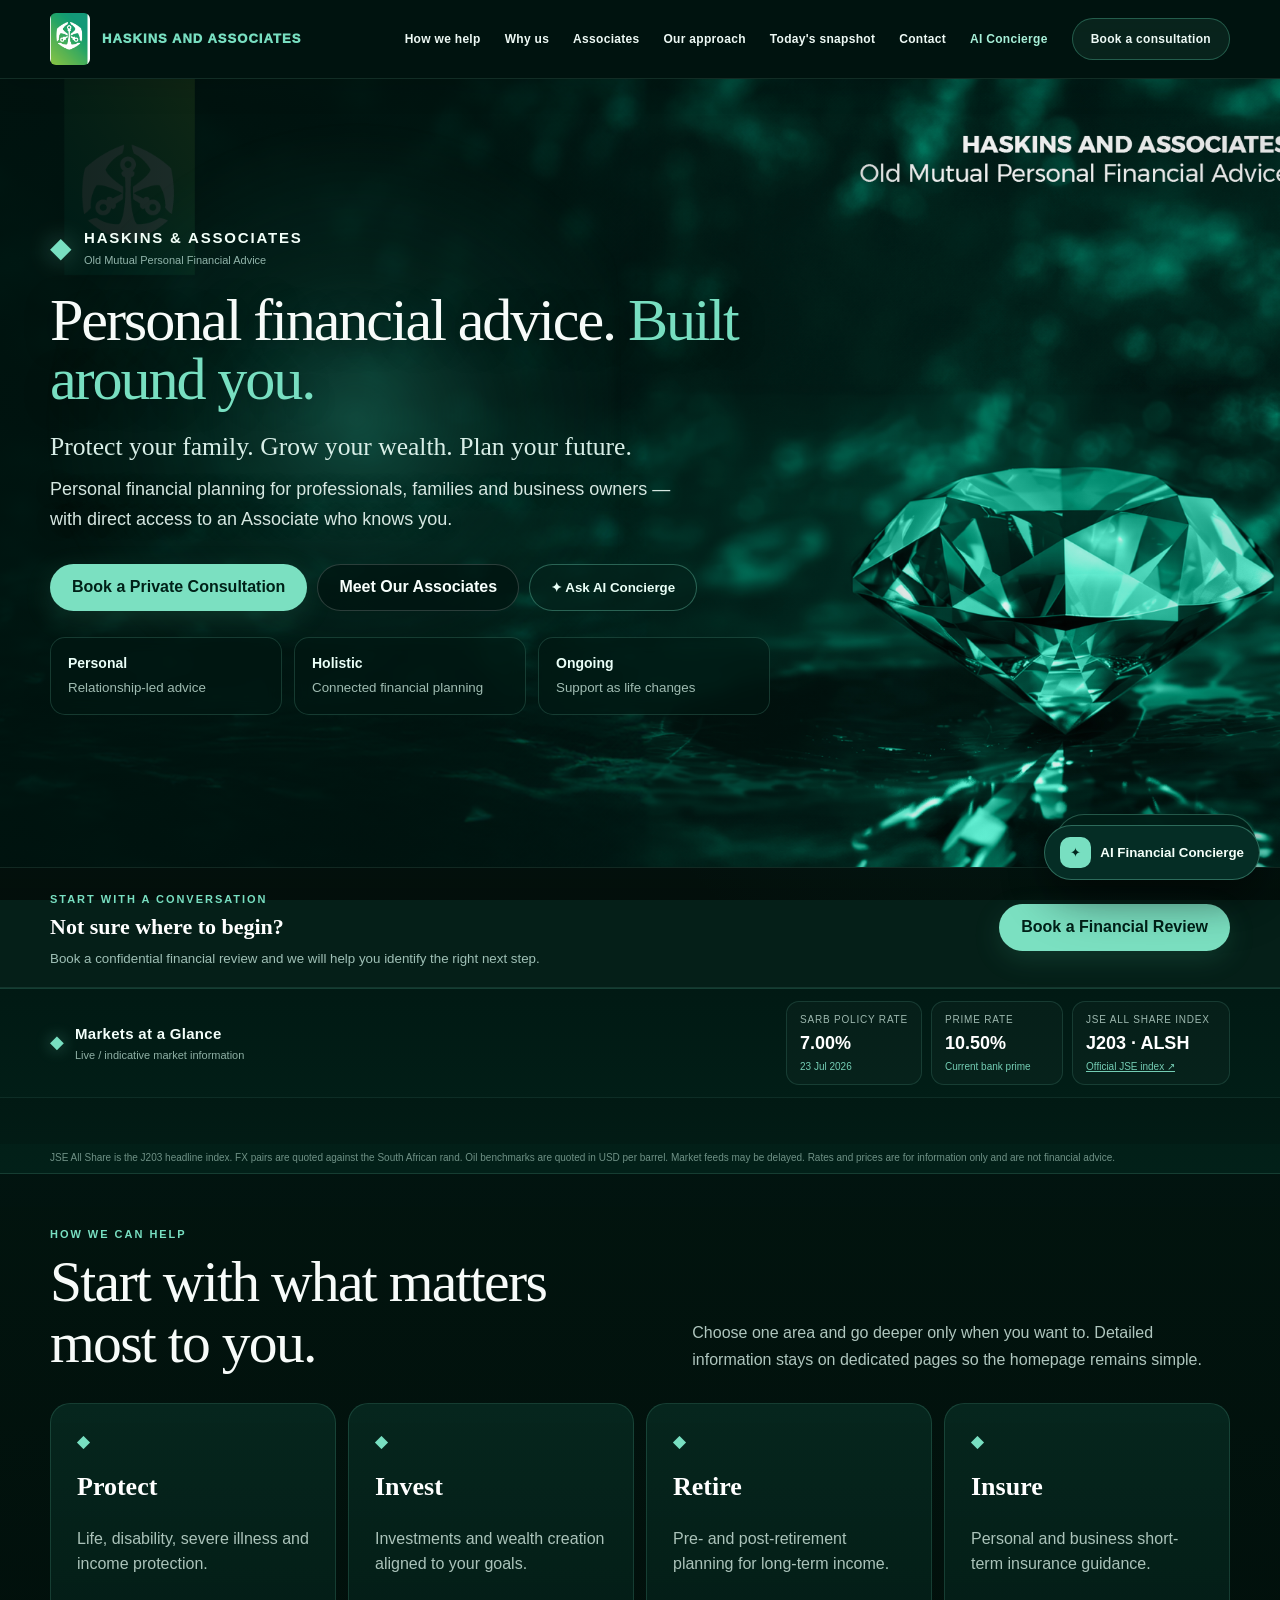
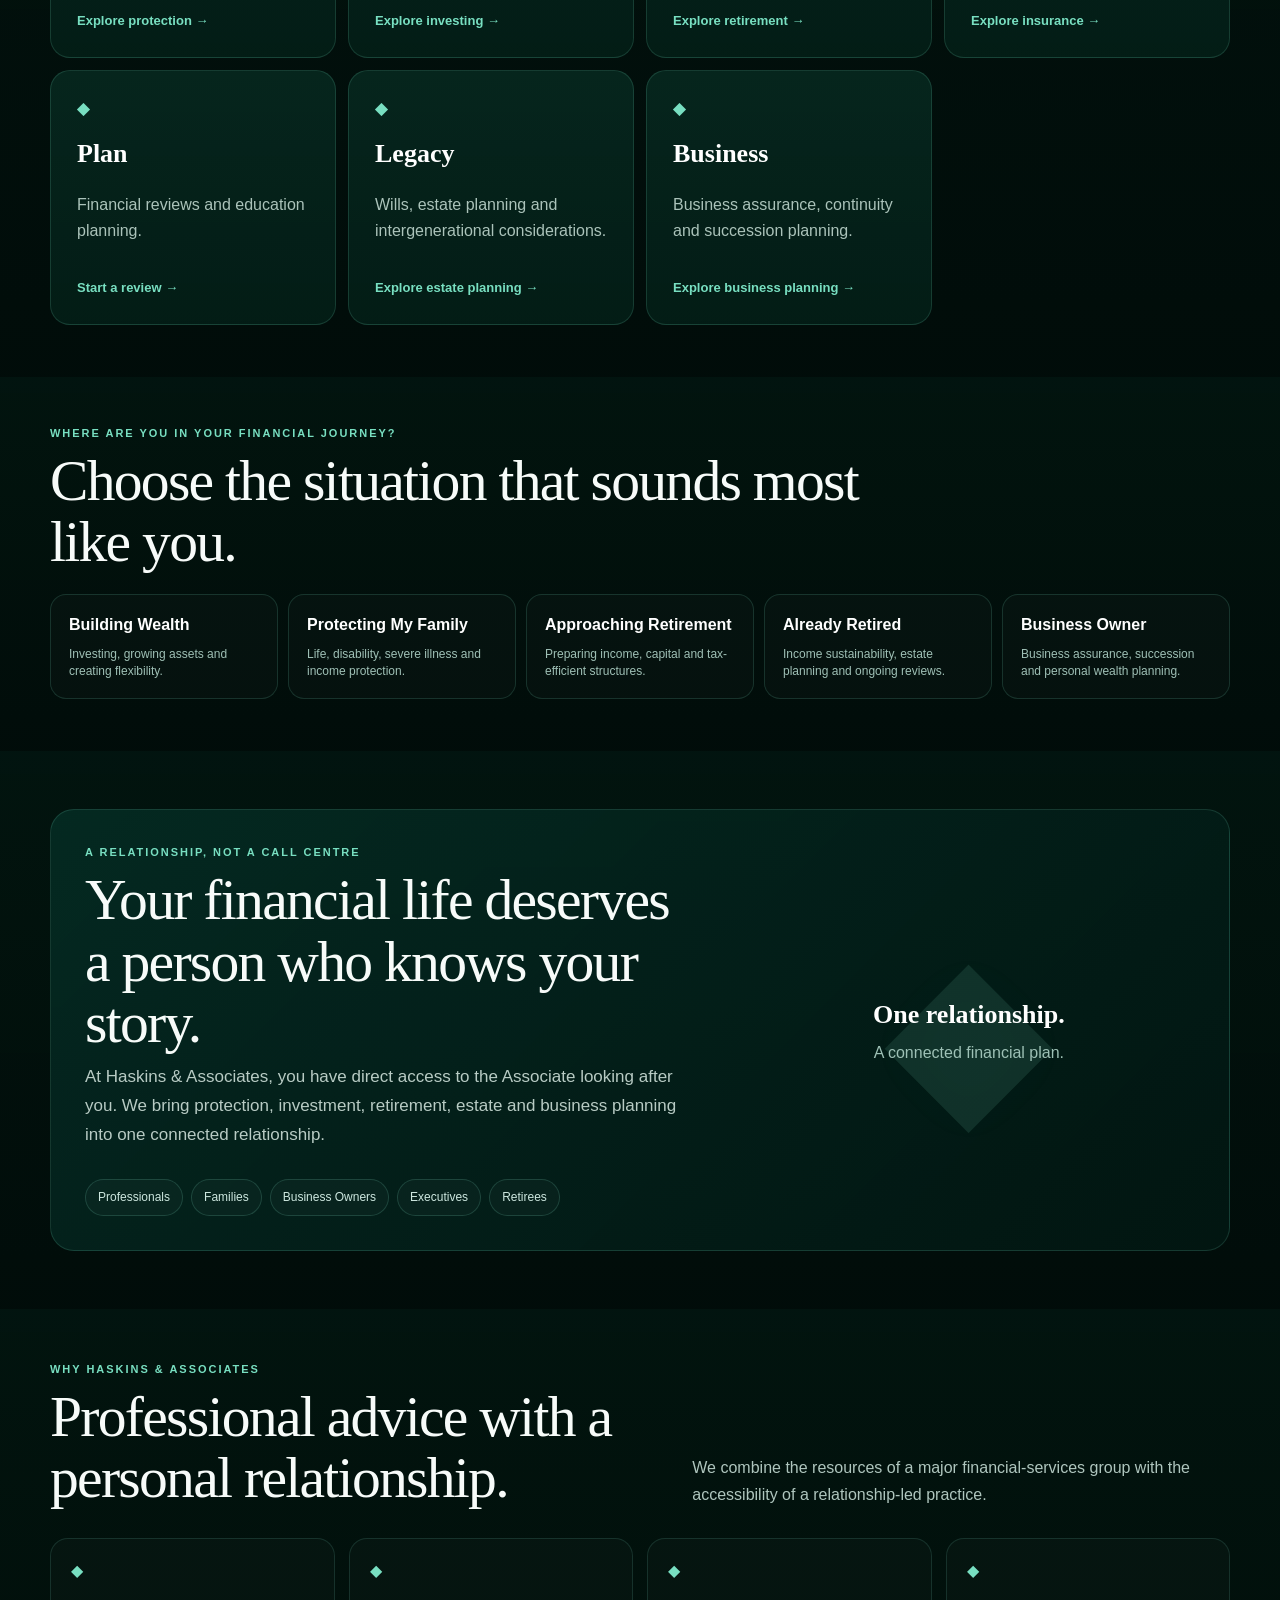
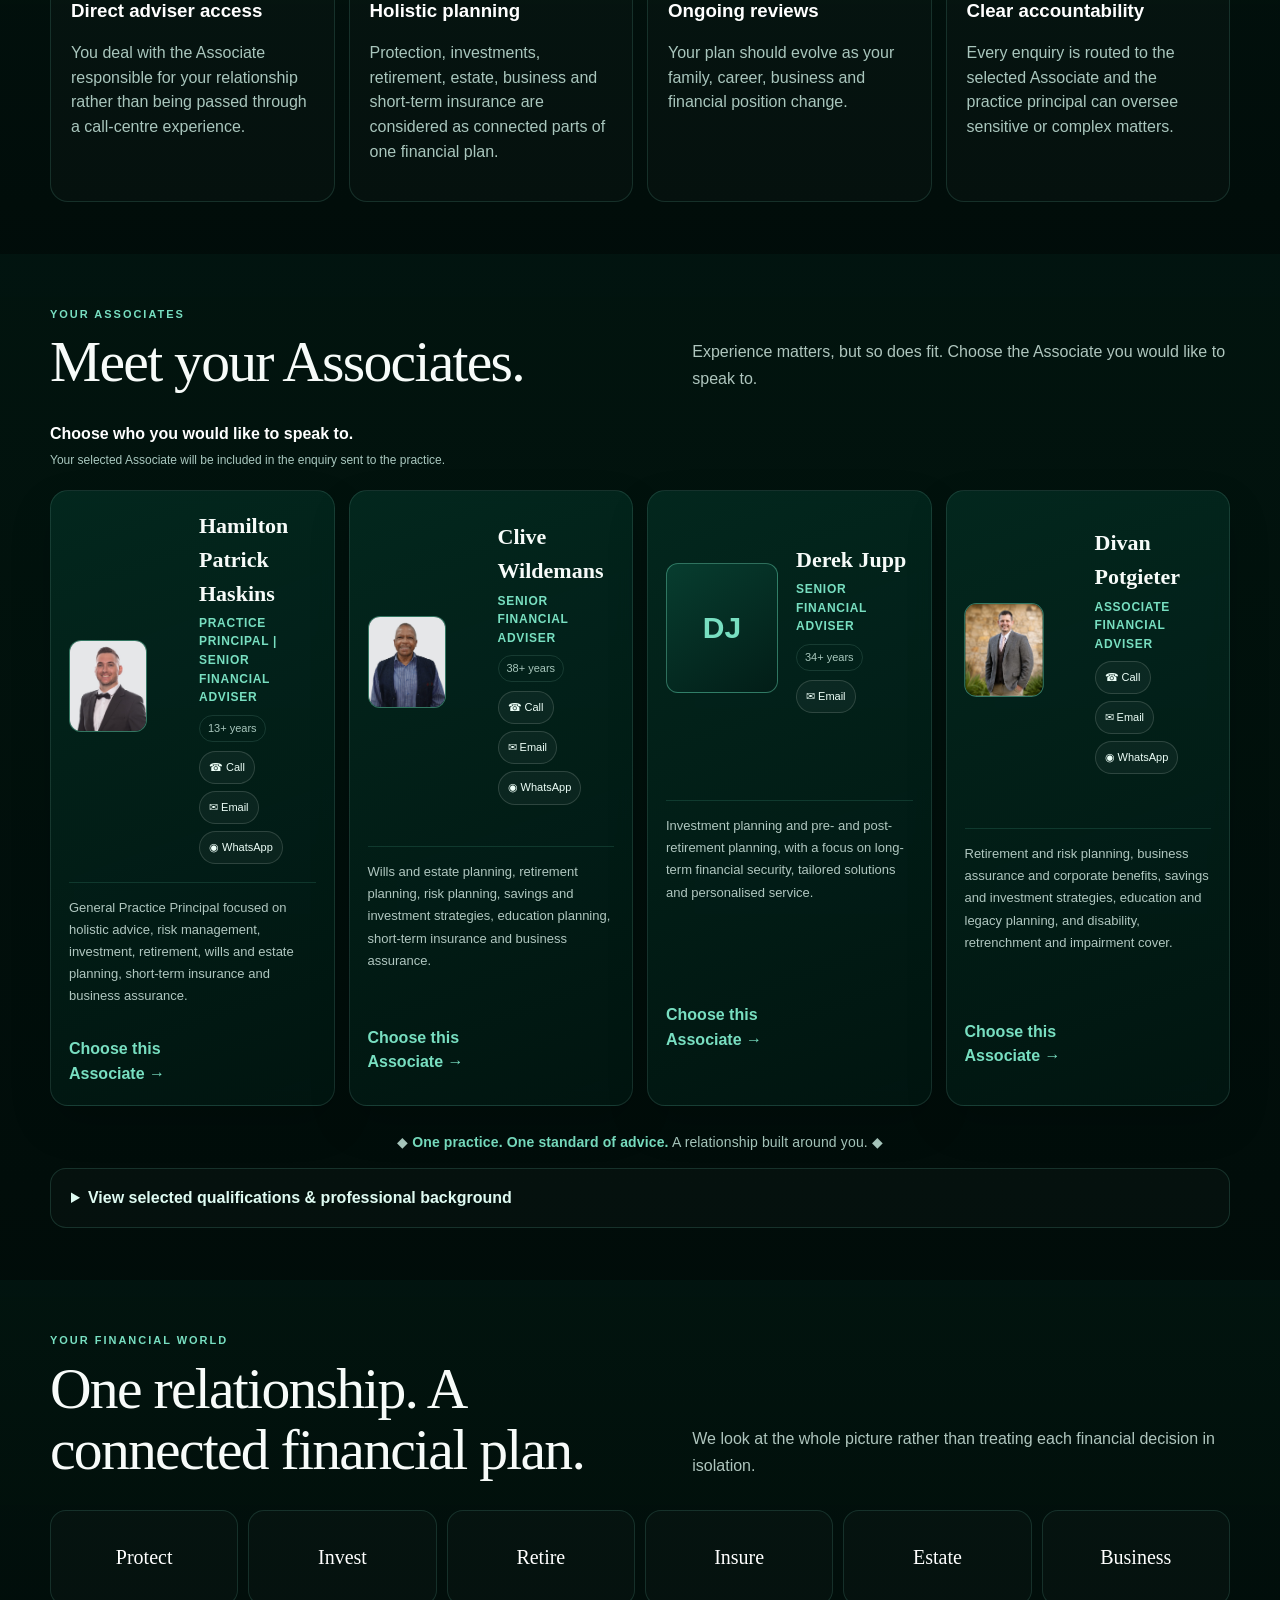
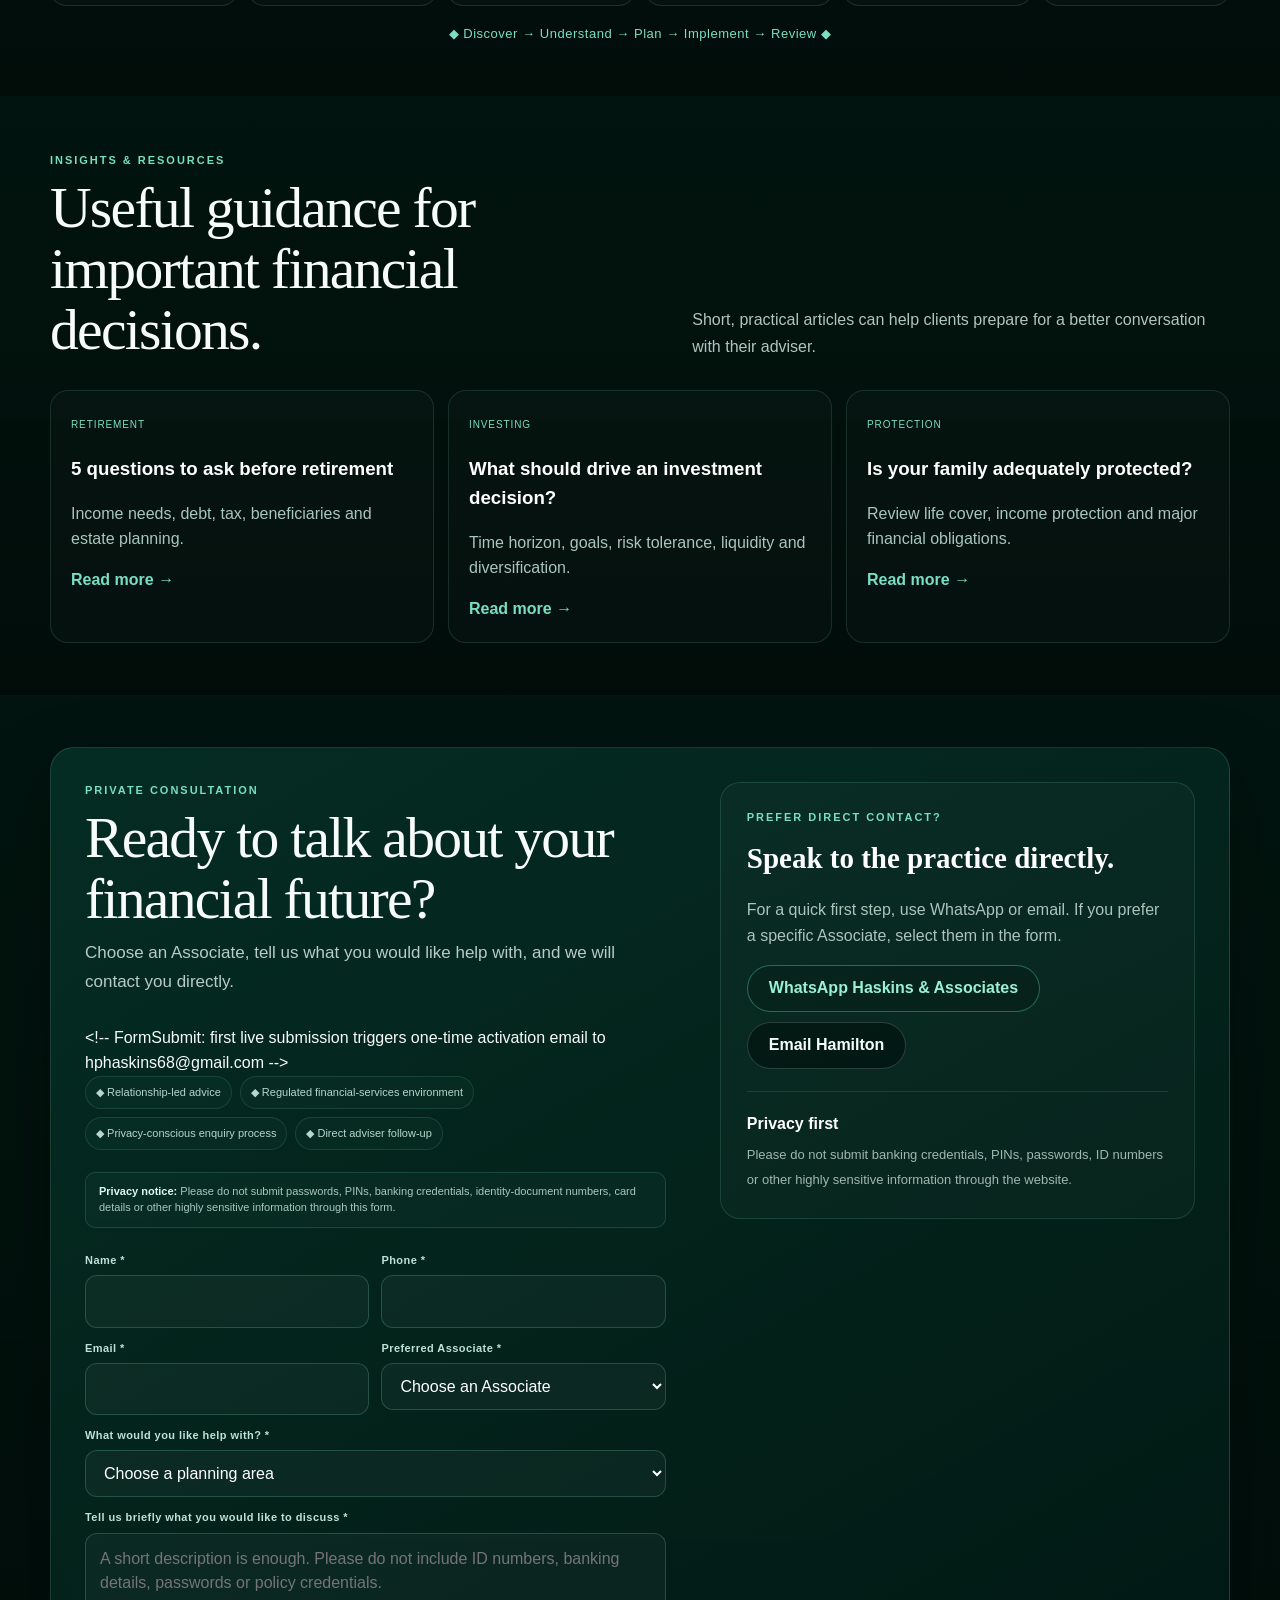
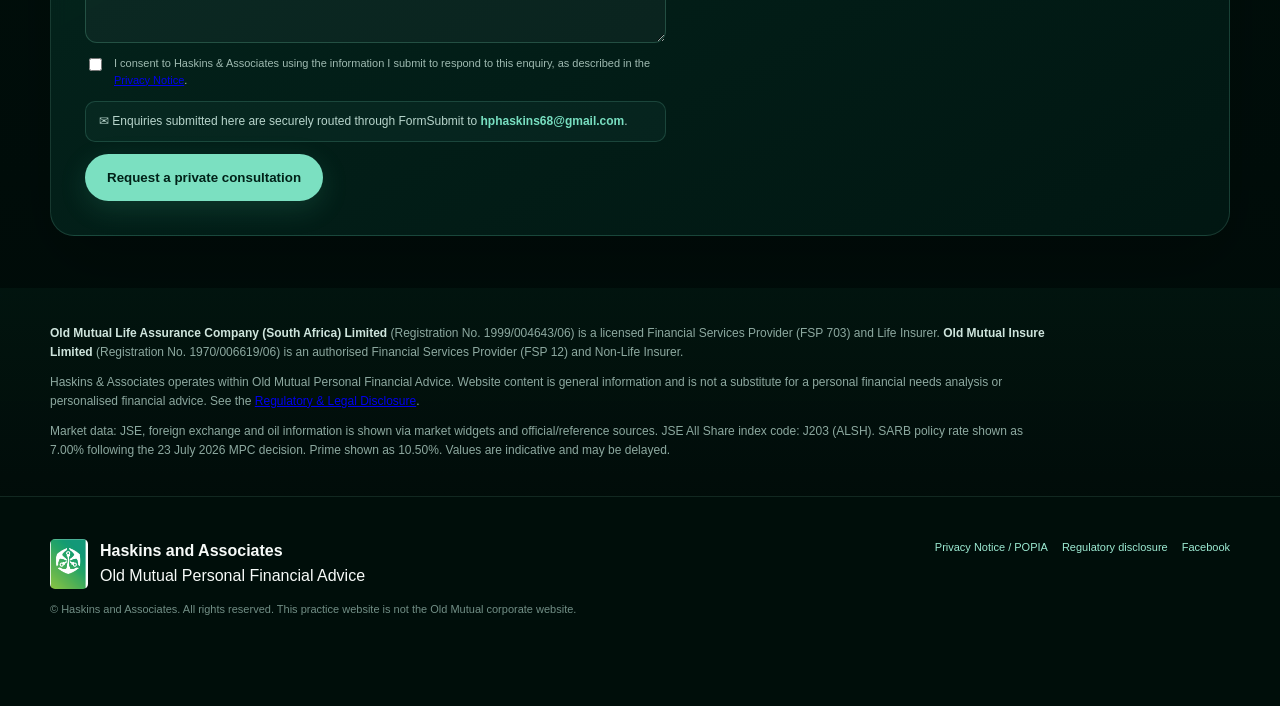
==== index.html @ 4eee62fa "Add files via upload" ====
<!DOCTYPE html>

<html lang="en-ZA">
<head><meta content="strict-origin-when-cross-origin" name="referrer"/><meta content="default-src 'self'; base-uri 'self'; object-src 'none'; frame-ancestors 'self'; form-action 'self' https://formsubmit.co; script-src 'self' 'unsafe-inline' https://s3.tradingview.com; style-src 'self' 'unsafe-inline'; img-src 'self' data: https:; font-src 'self' data:; connect-src 'self' https://formsubmit.co https://*.tradingview.com; frame-src 'self' https://*.tradingview.com; media-src 'self'; worker-src 'self' blob:; upgrade-insecure-requests" http-equiv="Content-Security-Policy"/>
<meta charset="utf-8"/>
<meta content="width=device-width,initial-scale=1" name="viewport"/>
<meta content="#041914" name="theme-color"/>
<meta content="Haskins &amp; Associates provides personal, relationship-led financial planning for professionals, families and business owners across protection, investments, retirement, estate, business and short-term insurance." name="description"/>
<meta content="Haskins and Associates, Old Mutual Personal Financial Advice, financial associate, financial planning, retirement planning, risk planning, investments, estate planning, South Africa" name="keywords"/>
<meta content="Haskins and Associates" name="author"/>
<meta content="website" property="og:type"/>
<meta content="Haskins &amp; Associates | Private Financial Planning" property="og:title"/>
<meta content="Personal, relationship-led financial planning with direct access to your chosen Associate." property="og:description"/>
<meta content="Haskins and Associates" property="og:site_name"/>
<link href="[data-uri]" rel="icon" type="image/png"/>
<title>Haskins &amp; Associates | Personal Financial Advice</title>
<link href="https://hhaskins01.github.io/haskins-and-associates/" rel="canonical"/>
<style>
:root{--bg:#03120f;--bg2:#06231b;--panel:rgba(3,28,22,.82);--panel2:rgba(1,17,13,.88);--mint:#64e0bd;--emerald:#13a982;--lime:#7bd34c;--white:#f5fffb;--muted:#bfd2cc;--gold:#8debcf;--line:rgba(100,224,189,.28);--shadow:0 25px 75px rgba(0,0,0,.48)}
*{box-sizing:border-box}html{scroll-behavior:smooth}body{margin:0;color:var(--white);font-family:Inter,Segoe UI,Arial,sans-serif;background:#02130e url('website-background.png') center center/cover fixed no-repeat;line-height:1.55}body:before{content:"";position:fixed;inset:0;z-index:-1;background:linear-gradient(180deg,rgba(0,15,12,.10),rgba(0,14,10,.42) 46%,rgba(0,7,5,.82) 100%);pointer-events:none}body:after{content:"";position:fixed;inset:0;z-index:-1;pointer-events:none;background:radial-gradient(circle at 80% 65%,rgba(67,255,213,.24) 0,rgba(52,230,193,.12) 11%,rgba(15,104,83,.035) 24%,transparent 38%),radial-gradient(circle at 80% 69%,rgba(255,255,255,.10) 0,transparent 12%);mix-blend-mode:screen}.wrap{width:min(1180px,calc(100% - 32px));margin:auto}.nav{position:sticky;top:0;z-index:100;background:rgba(1,13,10,.86);backdrop-filter:blur(16px);border-bottom:1px solid var(--line)}.navin{min-height:74px;display:flex;align-items:center;justify-content:space-between;gap:20px}.brand{display:flex;align-items:center;gap:12px;color:var(--white);text-decoration:none;font-weight:950;letter-spacing:.055em}.brand img{width:40px;height:52px;object-fit:cover;border-radius:6px}.brand span{color:var(--mint)}.navlinks{display:flex;gap:20px;align-items:center}.navlinks a{color:#edf9f5;text-decoration:none;font-size:13px;font-weight:800}.navlinks a:hover{color:var(--mint)}.nav-cta{padding:10px 14px;border:1px solid var(--line);border-radius:9px;background:rgba(81,211,173,.08)}
.hero{min-height:calc(100vh - 74px);display:flex;align-items:center;padding:90px 0 105px}.hero-grid{display:grid;grid-template-columns:1.15fr .85fr;gap:48px;align-items:center}.eyebrow{display:inline-flex;padding:7px 12px;border:1px solid var(--line);border-radius:999px;color:#8debcf;background:rgba(4,39,30,.62);font-size:11px;font-weight:900;letter-spacing:.15em;text-transform:uppercase}.hero h1{font-size:clamp(45px,6.3vw,80px);line-height:.97;margin:20px 0 18px;letter-spacing:-.045em}.hero h1 em{font-style:normal;color:var(--mint)}.hero .lead{font-size:18px;max-width:750px}.lead{color:var(--muted);max-width:820px;margin:0 0 30px}.actions{display:flex;gap:10px;flex-wrap:wrap}.btn{display:inline-flex;align-items:center;justify-content:center;min-height:47px;padding:0 17px;border-radius:9px;text-decoration:none;font-weight:900;border:1px solid rgba(255,255,255,.17);color:#f7fffc;background:rgba(1,20,16,.75);transition:.18s;cursor:pointer}.btn:hover{transform:translateY(-2px);border-color:var(--mint)}.btn.primary{background:linear-gradient(135deg,#58ddb5,#69cf47);color:#03130e;border-color:transparent}.btn.whatsapp{border-color:rgba(94,224,180,.38);color:#9af1d4}.btn.facebook{border-color:rgba(120,170,255,.32)}
.hero-panel{padding:29px;border-radius:25px;background:linear-gradient(145deg,rgba(3,33,26,.9),rgba(1,13,10,.72));border:1px solid var(--line);box-shadow:var(--shadow)}.hero-panel h2{margin:0 0 7px;font-size:23px}.hero-panel p{font-size:14px;color:var(--muted);margin:0 0 20px}.stats{display:grid;grid-template-columns:repeat(3,1fr);gap:10px}.stat{padding:14px;border:1px solid rgba(120,229,194,.2);border-radius:13px;background:rgba(255,255,255,.035)}.stat strong{display:block;color:var(--mint);font-size:25px}.stat span{font-size:11px;color:#aec5be}.trustline{display:flex;gap:10px;flex-wrap:wrap;margin-top:20px}.trustline span{font-size:11px;color:#c9ddd7;border:1px solid rgba(100,224,189,.18);padding:6px 9px;border-radius:999px;background:rgba(0,0,0,.14)}
.section{padding:90px 0}.section.alt{background:linear-gradient(180deg,rgba(2,18,14,.25),rgba(1,10,8,.62))}.section h2{font-size:clamp(31px,4vw,49px);margin:0 0 9px;letter-spacing:-.03em}.section-kicker{color:var(--mint);font-size:11px;font-weight:900;letter-spacing:.16em;text-transform:uppercase;margin-bottom:8px}.team-grid{display:grid;grid-template-columns:repeat(2,minmax(0,1fr));gap:20px}.card{overflow:hidden;padding:20px;display:grid;grid-template-columns:112px 1fr;gap:18px;align-items:center;border:1px solid var(--line);border-radius:21px;background:linear-gradient(145deg,rgba(3,33,26,.9),rgba(1,15,12,.82));box-shadow:0 16px 45px rgba(0,0,0,.3)}.card:hover{border-color:rgba(100,224,189,.55);transform:translateY(-2px);transition:.18s}.portrait{width:112px;height:130px;border-radius:15px;object-fit:cover;object-position:center top;background:#0a2b22;border:1px solid rgba(112,230,193,.4)}.placeholder{width:112px;height:130px;border-radius:15px;display:grid;place-items:center;background:linear-gradient(145deg,#073d2f,#021d17);border:1px solid rgba(112,230,193,.4);color:var(--mint);font-size:30px;font-weight:900}.card h3{margin:0;font-size:21px}.role{color:#80e3bd;font-weight:900;font-size:11px;letter-spacing:.08em;text-transform:uppercase;margin:3px 0 8px}.tenure{display:inline-block;font-size:11px;color:#d8f7ed;background:rgba(80,213,170,.12);border:1px solid rgba(80,213,170,.25);border-radius:999px;padding:4px 8px;margin-bottom:9px}.contact{display:flex;flex-wrap:wrap;gap:7px}.contact a{font-size:11px;color:#edfff8;text-decoration:none;border:1px solid rgba(255,255,255,.14);padding:7px 9px;border-radius:7px;background:rgba(255,255,255,.04)}.contact a:hover{border-color:var(--mint);color:var(--mint)}.bio{grid-column:1/-1;color:#b0c7c0;font-size:13px;border-top:1px solid rgba(100,225,190,.14);padding-top:14px}.photo-note{font-size:10px;color:#86a59c;margin-top:7px}
.service-grid{display:grid;grid-template-columns:repeat(3,1fr);gap:15px}.service{padding:23px;border-radius:18px;background:rgba(2,24,19,.72);border:1px solid rgba(87,214,176,.23)}.icon{width:38px;height:38px;border:1px solid rgba(102,224,186,.5);border-radius:50%;display:grid;place-items:center;color:var(--mint);font-weight:900;font-size:11px}.service h3{margin:10px 0 4px;font-size:16px}.service p{margin:0;color:#adc4bd;font-size:13px}.highlight{margin-top:24px;padding:21px;border-radius:18px;border:1px solid rgba(217,192,109,.28);background:linear-gradient(135deg,rgba(90,77,31,.18),rgba(4,25,19,.6));color:#dce8e2}.highlight strong{color:var(--gold)}
.process{display:grid;grid-template-columns:repeat(3,1fr);gap:14px}.step{padding:20px;border-left:3px solid #54d5ae;background:rgba(3,24,19,.65)}.step b{color:#82e4c2;font-size:11px;text-transform:uppercase;letter-spacing:.12em}.step h3{margin:5px 0;font-size:15px}.step p{margin:0;color:#adc4bd;font-size:13px}
.why{display:grid;grid-template-columns:repeat(4,1fr);gap:14px}.why-card{padding:22px;border:1px solid var(--line);border-radius:18px;background:rgba(3,25,20,.7)}.why-card b{display:block;color:var(--mint);font-size:15px;margin-bottom:5px}.why-card p{margin:0;color:#abc3bc;font-size:13px}
.faq{display:grid;grid-template-columns:1fr 1fr;gap:12px}.faq details{border:1px solid var(--line);border-radius:14px;background:rgba(2,22,18,.7);padding:16px 18px}.faq summary{cursor:pointer;font-weight:900}.faq p{color:#afc6bf;font-size:13px;margin:10px 0 0}
.contact-panel{padding:34px;border-radius:24px;border:1px solid var(--line);background:linear-gradient(120deg,rgba(4,37,28,.92),rgba(1,15,12,.84));box-shadow:var(--shadow)}.contact-panel-grid{display:grid;grid-template-columns:1fr .8fr;gap:35px;align-items:start}.form{margin-top:22px;display:grid;grid-template-columns:1fr 1fr;gap:12px}.field{display:flex;flex-direction:column;gap:6px}.field.full{grid-column:1/-1}.field label{font-size:11px;font-weight:900;color:#bfe2d7;letter-spacing:.04em}.form input,.form select,.form textarea{width:100%;padding:13px 14px;border-radius:9px;border:1px solid rgba(125,225,193,.22);background:rgba(0,13,10,.68);color:white;font:inherit}.form select option{color:#111}.form textarea{min-height:120px;resize:vertical}.consent{grid-column:1/-1;display:flex;gap:9px;align-items:flex-start;color:#9fbab1;font-size:11px}.consent input{width:auto;margin-top:3px}.form .btn{grid-column:1/-1;justify-self:start}.direct-list{display:grid;gap:10px}.direct{padding:15px;border:1px solid rgba(100,224,189,.18);border-radius:12px;background:rgba(255,255,255,.025)}.direct strong{display:block;color:#eafff8}.direct span{display:block;color:#91afa6;font-size:11px;margin:2px 0 7px}
.regulatory{font-size:12px;color:#91a9a1}.regulatory strong{color:#cfe5dd}.footer{padding:42px 0 55px;border-top:1px solid rgba(99,220,183,.2);background:rgba(1,8,6,.7)}.footer-grid{display:grid;grid-template-columns:1.2fr 1fr;gap:28px}.footer-brand{display:flex;gap:12px;align-items:center}.footer-brand img{width:38px;height:50px;object-fit:cover;border-radius:5px}.footer a{color:#9cebd3}.legal{margin-top:12px;color:#718f86;font-size:11px}.footer-links{display:flex;gap:14px;flex-wrap:wrap;justify-content:flex-end}.footer-links a{font-size:11px;text-decoration:none}.notice{position:fixed;right:18px;bottom:18px;z-index:120;max-width:390px;padding:15px 16px;border-radius:14px;background:rgba(1,17,13,.96);border:1px solid var(--line);box-shadow:var(--shadow);font-size:11px;color:#c9ddd7}.notice button{margin-left:8px;background:none;border:0;color:var(--mint);font-weight:900;cursor:pointer}.sr-only{position:absolute;width:1px;height:1px;padding:0;margin:-1px;overflow:hidden;clip:rect(0,0,0,0);white-space:nowrap;border:0}
@media(max-width:960px){.hero-grid,.contact-panel-grid,.footer-grid{grid-template-columns:1fr}.team-grid,.service-grid,.process,.why{grid-template-columns:repeat(2,1fr)}.faq{grid-template-columns:1fr}.footer-links{justify-content:flex-start}.navlinks a:not(.nav-cta){display:none}}
@media(max-width:620px){.wrap{width:min(100% - 22px,1180px)}.hero{padding-top:60px}.hero h1{font-size:45px}.hero .lead{font-size:16px}.stats{grid-template-columns:1fr}.team-grid,.service-grid,.process,.why{grid-template-columns:1fr}.card{grid-template-columns:1fr}.portrait,.placeholder{width:110px;height:128px}.form{grid-template-columns:1fr}.field.full,.consent,.form .btn{grid-column:auto}.contact-panel{padding:24px}.navin{min-height:65px}.brand span{font-size:12px}}

.sticky-contact{position:fixed;left:14px;right:14px;bottom:14px;z-index:110;display:none;gap:8px;padding:8px;border:1px solid rgba(100,224,189,.25);border-radius:14px;background:rgba(1,15,12,.94);backdrop-filter:blur(14px);box-shadow:0 18px 55px rgba(0,0,0,.45)}
.sticky-contact a{flex:1;text-align:center;text-decoration:none;color:#effff9;font-weight:900;font-size:11px;padding:10px 6px;border-radius:9px;background:rgba(255,255,255,.05)}
.sticky-contact a.primary{background:linear-gradient(135deg,#58ddb5,#69cf47);color:#03130e}
.help-grid{display:grid;grid-template-columns:repeat(4,1fr);gap:12px;margin-top:28px}.help-card{padding:20px;border:1px solid var(--line);border-radius:17px;background:rgba(2,24,19,.72);cursor:pointer}.help-card:hover{border-color:var(--mint);transform:translateY(-2px);transition:.18s}.help-card b{display:block;color:#eafff8;margin-bottom:5px}.help-card span{color:#9fbab1;font-size:12px}
.guides{display:grid;grid-template-columns:repeat(4,1fr);gap:14px;margin-top:28px}.guide{padding:20px;border:1px solid rgba(100,224,189,.22);border-radius:17px;background:rgba(2,24,19,.72)}.guide h3{margin:0 0 6px;font-size:16px}.guide p{color:#a8c1b9;font-size:12px;min-height:58px}.guide a{font-size:11px}
.education{display:grid;grid-template-columns:repeat(2,1fr);gap:14px;margin-top:28px}.article{padding:20px;border:1px solid var(--line);border-radius:17px;background:rgba(2,24,19,.72)}.article h3{margin:0 0 7px;font-size:16px}.article p{margin:0;color:#a8c1b9;font-size:12px}
.badge-row{display:flex;flex-wrap:wrap;gap:8px;margin:18px 0}.badge{border:1px solid rgba(100,224,189,.2);border-radius:999px;padding:6px 9px;color:#b9d8cf;font-size:10px}
@media(max-width:900px){.help-grid,.guides{grid-template-columns:1fr 1fr}.education{grid-template-columns:1fr}}
@media(max-width:600px){.sticky-contact{display:flex}.team-grid,.service-grid,.process,.why,.faq,.contact-panel-grid{grid-template-columns:1fr}.card{grid-template-columns:88px 1fr}.portrait,.placeholder{width:88px;height:106px}.form{grid-template-columns:1fr}.hero{padding-top:65px}.hero-grid{grid-template-columns:1fr}.navlinks{display:none}.wrap{width:min(100% - 24px,1180px)}.section{padding:70px 0}.help-grid,.guides{grid-template-columns:1fr}.footer-links{justify-content:flex-start}}

.ai-fab{position:fixed;right:22px;bottom:84px;z-index:140;border:1px solid rgba(217,192,109,.55);background:linear-gradient(135deg,#0a3b30,#071a16);color:#fff;border-radius:999px;padding:14px 18px;font-weight:900;box-shadow:0 16px 50px rgba(0,0,0,.5);cursor:pointer}.ai-fab span{color:var(--gold)}
.ai-panel{position:fixed;right:22px;bottom:145px;width:min(410px,calc(100vw - 28px));height:min(620px,calc(100vh - 175px));z-index:150;background:rgba(2,18,14,.98);border:1px solid rgba(217,192,109,.38);border-radius:24px;box-shadow:0 30px 90px rgba(0,0,0,.65);display:none;overflow:hidden;backdrop-filter:blur(18px)}.ai-panel.open{display:flex;flex-direction:column}.ai-head{padding:18px 19px;border-bottom:1px solid var(--line);display:flex;justify-content:space-between;align-items:center}.ai-head b{font-family:Georgia,serif;font-size:19px}.ai-head small{display:block;color:#9ab8ae;font:11px Inter,Arial,sans-serif;margin-top:2px}.ai-close{border:0;background:none;color:#fff;font-size:22px;cursor:pointer}.ai-chat{padding:18px;overflow:auto;flex:1;display:flex;flex-direction:column;gap:10px}.bubble{max-width:88%;padding:11px 13px;border-radius:15px;font-size:13px}.bubble.bot{background:rgba(100,224,189,.09);border:1px solid rgba(100,224,189,.18);align-self:flex-start}.bubble.user{background:linear-gradient(135deg,#49cda8,#70cf50);color:#03130e;align-self:flex-end;font-weight:700}.ai-quick{display:flex;gap:7px;flex-wrap:wrap;padding:0 18px 10px}.ai-quick button{background:transparent;color:#cfe5dd;border:1px solid rgba(100,224,189,.24);border-radius:999px;padding:7px 9px;font-size:11px;cursor:pointer}.ai-input{display:flex;gap:8px;padding:12px;border-top:1px solid var(--line)}.ai-input input{flex:1;border:1px solid rgba(100,224,189,.22);background:#061c17;color:#fff;border-radius:12px;padding:12px}.ai-input button{border:0;border-radius:12px;background:var(--mint);color:#042017;font-weight:900;padding:0 14px}.ai-disclaimer{font-size:9px;color:#79968d;padding:0 16px 12px}.conversion-strip{padding:16px 0;border-top:1px solid rgba(217,192,109,.2);border-bottom:1px solid rgba(217,192,109,.2);background:rgba(4,20,16,.75)}.conversion-strip .wrap{display:flex;justify-content:center;gap:34px;flex-wrap:wrap}.conversion-strip span{font-size:12px;color:#c8ddd6}.conversion-strip b{color:var(--gold)}
@media(max-width:700px){.ai-fab{right:12px;bottom:72px}.ai-panel{right:7px;bottom:126px}.conversion-strip .wrap{gap:10px 20px}}

/* 2026 premium refinement */
:root{--surface:#051a15;--surface2:#08251d;--hairline:rgba(174,239,217,.18)}
body{background-attachment:fixed}.nav{box-shadow:0 10px 35px rgba(0,0,0,.18)}.navin{min-height:78px}.nav-cta{background:rgba(100,224,189,.10);border-color:rgba(100,224,189,.35)}
.conversion-strip{background:rgba(2,18,14,.94);border-bottom:1px solid var(--hairline)}.conversion-strip .wrap{display:flex;justify-content:center;gap:34px;padding:8px 0;color:#a8c5bc;font-size:11px;letter-spacing:.03em}.conversion-strip b{color:#eafff8}
.hero{min-height:760px;padding:115px 0 120px}.hero-grid{gap:72px}.hero h1{max-width:780px;font-family:Georgia,'Times New Roman',serif;font-weight:500;letter-spacing:-.035em;line-height:1.01}.hero h1 em{font-style:italic;font-weight:500}.hero .lead{font-size:19px;line-height:1.65;max-width:700px}.eyebrow{background:rgba(2,29,23,.46)}
.premium-panel{padding:32px}.panel-label{color:var(--mint);font-size:10px;font-weight:900;letter-spacing:.16em;text-transform:uppercase;margin-bottom:10px}.hero-choices{display:grid;grid-template-columns:1fr 1fr;gap:9px;margin:22px 0 17px}.hero-choices button{border:1px solid var(--hairline);background:rgba(255,255,255,.035);color:#eefcf7;padding:14px 12px;border-radius:11px;text-align:left;font:inherit;font-size:12px;font-weight:800;cursor:pointer}.hero-choices button:hover{border-color:var(--mint);background:rgba(100,224,189,.08)}.mini-link{color:#a9dccc;text-decoration:none;font-size:12px;font-weight:800}.mini-link:hover{color:var(--white)}
.section{padding:105px 0}.section h2{font-family:Georgia,'Times New Roman',serif;font-weight:500;line-height:1.06}.card,.service,.why-card,.faq details,.guide,.article,.contact-panel{backdrop-filter:blur(9px)}.card{padding:22px;border-color:var(--hairline)}.card h3{font-family:Georgia,'Times New Roman',serif;font-weight:600}.tenure{background:transparent;color:#a8c7bd;border-color:var(--hairline)}
.service-grid{grid-template-columns:repeat(4,1fr)}.service{min-height:220px;padding:25px 22px;border-color:var(--hairline)}.service .icon{border-radius:10px}.service h3{font-family:Georgia,'Times New Roman',serif;font-size:18px;font-weight:600}.service p{line-height:1.65}.help-card{transition:.2s ease}.help-card:hover{transform:translateY(-3px);box-shadow:0 15px 35px rgba(0,0,0,.22)}
.clarity-card{max-width:920px;padding:32px;border:1px solid var(--hairline);border-radius:24px;background:linear-gradient(145deg,rgba(5,34,27,.92),rgba(1,15,12,.88));box-shadow:var(--shadow)}.clarity-questions{display:grid;gap:12px}.clarity-q{display:grid;grid-template-columns:1fr auto auto;align-items:center;gap:10px;padding:16px;border:1px solid var(--hairline);border-radius:14px;background:rgba(255,255,255,.025)}.clarity-q span{font-size:14px;font-weight:700}.clarity-q button{min-width:74px;padding:8px 10px;border-radius:8px;border:1px solid var(--hairline);background:transparent;color:#dff4ed;cursor:pointer;font-weight:800}.clarity-q button.selected{background:var(--mint);color:#052017;border-color:var(--mint)}.clarity-result{margin-top:22px;padding:22px;border-top:1px solid var(--hairline)}.clarity-result strong{display:block;font-family:Georgia,'Times New Roman',serif;font-size:48px;font-weight:500;color:var(--mint)}.score-label{color:#9dbab1;font-size:11px;text-transform:uppercase;letter-spacing:.14em}
.btn{border-radius:10px}.btn.primary{background:#6de0bd;color:#042019}.btn.primary:hover{background:#8debd0}.btn.whatsapp{background:rgba(61,185,126,.08)}
.ai-fab{border-color:rgba(100,224,189,.35)!important;background:rgba(3,28,22,.95)!important;color:#eafff8!important;box-shadow:0 15px 40px rgba(0,0,0,.35)!important}.ai-fab span{color:var(--mint)!important}.ai-panel{border-color:var(--hairline)!important}.ai-head{background:#071f19!important}.ai-quick button{border-color:var(--hairline)!important;color:#dff6ee!important}.ai-quick button:hover{background:rgba(100,224,189,.08)!important}
.regulatory{max-width:1000px}.footer{background:rgba(0,10,8,.72)}
@media(max-width:980px){.service-grid{grid-template-columns:repeat(2,1fr)}.conversion-strip{display:none}.hero{min-height:auto;padding:70px 0 85px}.hero-grid{gap:32px}.hero-choices{grid-template-columns:1fr 1fr}.navlinks a:not(.nav-cta){display:none}}
@media(max-width:640px){.service-grid{grid-template-columns:1fr}.hero-choices{grid-template-columns:1fr}.clarity-q{grid-template-columns:1fr 1fr}.clarity-q span{grid-column:1/-1}.hero h1{font-size:43px}.nav-cta{font-size:11px;padding:9px 10px}.brand span{font-size:12px}}
.ai-next{display:inline-block;margin:6px 0 10px;color:var(--mint);font-size:12px;font-weight:900;text-decoration:none}

/* v7 premium refinements */
:root{--ivory:#f3f7f4;--hairline:rgba(164,224,204,.16)}
body{background-position:center top;background-attachment:fixed}
.nav{box-shadow:0 8px 30px rgba(0,0,0,.12)}
.navin{min-height:78px}.brand span{font-size:13px;letter-spacing:.09em}.navlinks{gap:22px}.navlinks a{font-size:12px;letter-spacing:.025em}.nav-cta{padding:11px 15px;background:rgba(100,224,189,.08);border-color:rgba(100,224,189,.30)}
.menu-toggle{display:none;border:1px solid var(--line);background:rgba(255,255,255,.035);color:#fff;border-radius:9px;width:42px;height:42px;font-size:20px;cursor:pointer}
.hero{position:relative;min-height:800px}.hero:after{content:"";position:absolute;inset:0;pointer-events:none;background:radial-gradient(circle at 76% 42%,rgba(77,213,173,.08),transparent 27%)}.hero-grid{position:relative;z-index:1}.hero h1{font-size:clamp(48px,6.2vw,82px);max-width:760px}.hero .lead{max-width:720px}.hero-proof{display:grid;grid-template-columns:repeat(3,1fr);gap:10px;margin-top:31px;max-width:690px}.hero-proof span{padding:14px 15px;border-top:1px solid var(--hairline);background:linear-gradient(180deg,rgba(255,255,255,.025),transparent)}.hero-proof b{display:block;font-family:Georgia,'Times New Roman',serif;font-size:17px;font-weight:500;color:#f4fff9}.hero-proof small{display:block;margin-top:2px;color:#8eaaa1;font-size:10px}
.premium-panel{border-radius:18px;box-shadow:0 32px 85px rgba(0,0,0,.40);border-color:rgba(143,231,202,.18)}.premium-panel h2{font-family:Georgia,'Times New Roman',serif;font-size:29px;font-weight:500;line-height:1.15}.hero-choices button{position:relative;padding-right:34px}.hero-choices i{font-style:normal;position:absolute;right:13px;color:var(--mint)}
.section{position:relative}.section-kicker{letter-spacing:.18em}.section h2{max-width:850px}.lead{line-height:1.7}
.card{border-radius:16px;box-shadow:0 18px 48px rgba(0,0,0,.20);transition:transform .22s ease,border-color .22s ease,background .22s ease}.card:hover{background:linear-gradient(145deg,rgba(4,38,30,.94),rgba(1,18,14,.88));transform:translateY(-4px)}.portrait,.placeholder{border-radius:12px}.contact a{transition:.18s}.contact a:hover{background:rgba(100,224,189,.07)}.bio{line-height:1.7}
.service{position:relative;overflow:hidden;min-height:230px;transition:.22s}.service:after{content:"";position:absolute;right:-40px;bottom:-70px;width:130px;height:130px;border-radius:50%;border:1px solid rgba(100,224,189,.08)}.service:hover{transform:translateY(-4px);border-color:rgba(100,224,189,.45);background:rgba(4,31,24,.82)}
.experience{background:linear-gradient(180deg,rgba(1,12,9,.50),rgba(3,27,21,.58))}.experience-grid{display:grid;grid-template-columns:repeat(3,1fr);gap:16px;margin-top:32px}.experience-card{padding:27px 24px;border:1px solid var(--hairline);border-radius:16px;background:rgba(255,255,255,.025)}.experience-card span{display:block;color:#73dcbc;font:700 11px/1 Inter,Arial,sans-serif;letter-spacing:.15em;margin-bottom:18px}.experience-card b{display:block;font-family:Georgia,'Times New Roman',serif;font-size:20px;font-weight:500;margin-bottom:8px}.experience-card p{margin:0;color:#9db7af;font-size:13px;line-height:1.7}
.contact-panel{border-radius:18px}.form input,.form select,.form textarea{border-radius:8px}.btn{border-radius:8px}.btn.primary{background:#70d3b4;color:#062019}.btn.primary:hover{background:#87e2c5}
.ai-fab{border-radius:999px;background:rgba(2,27,21,.96);border-color:rgba(123,227,194,.35);color:#eafff8}.ai-panel{border-color:rgba(123,227,194,.25)}
.footer{padding-bottom:88px}
@media(max-width:980px){.menu-toggle{display:block}.navlinks{display:none;position:absolute;left:16px;right:16px;top:70px;padding:14px;background:rgba(1,17,13,.98);border:1px solid var(--line);border-radius:14px;box-shadow:var(--shadow);flex-direction:column;align-items:stretch;gap:2px}.navlinks.open{display:flex}.navlinks a{display:block!important;padding:11px 10px}.nav-cta{text-align:center;margin-top:6px}.experience-grid{grid-template-columns:1fr}.hero-proof{grid-template-columns:1fr}}
@media(max-width:620px){.hero{min-height:auto}.hero h1{font-size:43px}.hero-proof{margin-top:22px}.premium-panel{padding:24px}.hero-choices{grid-template-columns:1fr}.service{min-height:auto}.card{grid-template-columns:90px 1fr;padding:16px}.portrait,.placeholder{width:90px;height:108px}.bio{font-size:12px}.section{padding:72px 0}}

/* v12 AI Concierge + executive polish */
.ai-hero-open{background:rgba(3,35,28,.70);border-color:rgba(120,225,192,.34);color:#eafff7}.ai-hero-open:hover{background:rgba(9,62,49,.78)}.ai-spark{color:var(--mint);margin-right:7px}.ai-nav-open{color:#a7f0d9!important}
.ai-fab{display:flex!important;align-items:center!important;gap:10px!important;right:24px!important;bottom:28px!important;padding:11px 15px 11px 11px!important;border-radius:16px!important;background:linear-gradient(145deg,rgba(4,46,36,.97),rgba(1,24,19,.98))!important;border:1px solid rgba(124,229,197,.30)!important;box-shadow:0 22px 55px rgba(0,0,0,.42)!important;backdrop-filter:blur(18px)}.ai-fab-mark{width:34px;height:34px;border-radius:11px;display:grid;place-items:center;background:linear-gradient(135deg,#79e0c1,#49b995);color:#022119!important;font-size:16px}.ai-fab-copy{display:grid;text-align:left;line-height:1.15}.ai-fab-copy b{font-size:12px;color:#f4fffb}.ai-fab-copy small{font-size:9px;color:#8eb2a7;margin-top:3px;font-weight:600}
.ai-panel{right:24px!important;bottom:98px!important;width:min(445px,calc(100vw - 28px))!important;height:min(690px,calc(100vh - 120px))!important;border-radius:22px!important;background:linear-gradient(160deg,rgba(2,29,23,.995),rgba(0,17,13,.995))!important;border:1px solid rgba(133,229,200,.18)!important;box-shadow:0 35px 100px rgba(0,0,0,.62)!important}.ai-head{padding:18px!important;background:linear-gradient(180deg,rgba(11,54,43,.84),rgba(3,31,25,.72))!important}.ai-head-brand{display:flex;align-items:center;gap:11px}.ai-orb{width:38px;height:38px;display:grid;place-items:center;border-radius:12px;background:linear-gradient(135deg,#74dfbf,#3fa983);color:#022119;font-weight:900}.ai-head b{font-family:Inter,Arial,sans-serif!important;font-size:15px!important}.ai-head small{font-size:10px!important}.status-dot{display:inline-block;width:6px;height:6px;border-radius:50%;background:#68dfb7;box-shadow:0 0 0 4px rgba(104,223,183,.08);margin-right:6px}.ai-context{display:flex;gap:6px;flex-wrap:wrap;padding:10px 16px;border-bottom:1px solid var(--hairline);background:rgba(255,255,255,.015)}.ai-context span{font-size:9px;color:#91b0a6;border:1px solid var(--hairline);border-radius:999px;padding:4px 7px}.ai-chat{padding:17px!important;gap:11px!important}.bubble{line-height:1.55!important;font-size:12.5px!important;padding:12px 14px!important}.bubble.bot{background:rgba(105,221,186,.07)!important;border-color:rgba(105,221,186,.15)!important}.bubble.user{background:#79dfbf!important;color:#052017!important}.bubble strong{font-weight:850}.typing{display:flex;gap:4px;align-items:center;padding:3px}.typing i{width:5px;height:5px;background:#7adebe;border-radius:50%;animation:aiBounce 1s infinite ease-in-out}.typing i:nth-child(2){animation-delay:.12s}.typing i:nth-child(3){animation-delay:.24s}@keyframes aiBounce{0%,60%,100%{transform:translateY(0);opacity:.45}30%{transform:translateY(-4px);opacity:1}}.typing-bubble{width:55px}.ai-quick{padding:0 16px 11px!important}.ai-quick button{font-size:10px!important;padding:7px 9px!important;background:rgba(255,255,255,.02)!important}.ai-actions{display:flex;gap:7px;flex-wrap:wrap;padding:0 2px 6px}.ai-actions a{font-size:10px;text-decoration:none;color:#dcfff3;border:1px solid rgba(122,224,193,.24);background:rgba(122,224,193,.055);padding:8px 10px;border-radius:999px}.ai-actions a:first-child{background:#77dfbf;color:#032018;border-color:#77dfbf;font-weight:850}.ai-input{padding:11px 13px!important;background:rgba(0,10,8,.70)}.ai-input input{min-height:43px}.ai-input button{padding:0 16px!important}.ai-disclaimer{line-height:1.45;padding:0 16px 13px!important;color:#78978d!important}
/* Executive detail and motion */
.card,.service,.help-card,.why-card,.article,.faq details,.contact-panel,.premium-panel{transition:transform .25s ease,border-color .25s ease,box-shadow .25s ease}.card:hover,.service:hover,.help-card:hover,.why-card:hover{transform:translateY(-4px);border-color:rgba(123,224,193,.35);box-shadow:0 20px 55px rgba(0,0,0,.22)}.navlinks a{position:relative}.navlinks a:not(.nav-cta):after{content:"";position:absolute;left:0;right:100%;bottom:-8px;height:1px;background:var(--mint);transition:right .22s}.navlinks a:not(.nav-cta):hover:after{right:0}.section{scroll-margin-top:92px}.reveal-ready{opacity:0;transform:translateY(14px);transition:opacity .55s ease,transform .55s ease}.reveal-ready.is-visible{opacity:1;transform:none}
@media(max-width:700px){.ai-fab{right:12px!important;bottom:16px!important}.ai-fab-copy small{display:none}.ai-panel{right:8px!important;bottom:76px!important;height:min(680px,calc(100vh - 92px))!important}.ai-context{display:none}.ai-nav-open{display:none!important}}


/* v16 trust + diamond enhancements */
.story-grid,.credentials-grid{display:grid;grid-template-columns:1.05fr .95fr;gap:26px;align-items:start}.story-card,.credential-card,.diamond-facet{border:1px solid rgba(123,224,193,.20);background:linear-gradient(155deg,rgba(4,43,34,.78),rgba(2,22,18,.80));border-radius:20px;padding:26px}.story-card h3,.credential-card h3,.diamond-facet h3{font-family:Georgia,serif;margin:0 0 9px;font-size:22px}.story-card p,.credential-card p,.diamond-facet p{color:#afc6bf;line-height:1.7}.trust-points{display:grid;gap:11px;margin-top:18px}.trust-point{padding:13px 15px;border-left:2px solid var(--mint);background:rgba(255,255,255,.025);border-radius:0 12px 12px 0}.diamond-process{display:grid;grid-template-columns:repeat(3,1fr);gap:14px;counter-reset:facet}.diamond-facet{position:relative;min-height:205px}.diamond-facet:before{counter-increment:facet;content:'FACET ' counter(facet);display:block;color:var(--mint);font-size:10px;font-weight:900;letter-spacing:.18em;margin-bottom:18px}.diamond-facet:after{content:'◆';position:absolute;right:18px;top:14px;color:rgba(123,224,193,.25);font-size:24px}.credentials-grid{grid-template-columns:repeat(4,1fr)}.credential-card ul{padding-left:18px;color:#afc6bf;line-height:1.7}.credential-card strong{color:#e9fff8}.proof-note{margin-top:18px;color:#8fa9a0;font-size:12px}.testimonial-placeholder{border:1px dashed rgba(123,224,193,.35);border-radius:18px;padding:24px;color:#9fb9b0;background:rgba(3,30,23,.5)}
@media(max-width:900px){.story-grid,.credentials-grid,.diamond-process{grid-template-columns:1fr 1fr}}@media(max-width:620px){.story-grid,.credentials-grid,.diamond-process{grid-template-columns:1fr}}

.weather-strip{padding:18px 0 22px;border-top:1px solid rgba(109,226,190,.16);background:rgba(1,22,16,.72)}
.weather-head{display:flex;align-items:end;justify-content:space-between;gap:16px;margin-bottom:12px}.weather-head strong{font-size:18px}.weather-head small{color:#91aaa2}
.weather-grid{display:grid;grid-template-columns:repeat(5,1fr);gap:10px}.weather-card{border:1px solid rgba(109,226,190,.22);background:rgba(5,39,29,.7);border-radius:14px;padding:12px;min-width:0}.weather-card b{display:block;font-size:18px;margin:2px 0}.weather-card span,.weather-card small{display:block;color:#a9c0b8;font-size:12px}.weather-card a{color:#6de2be;text-decoration:none;font-size:11px}.weather-status{white-space:nowrap;overflow:hidden;text-overflow:ellipsis}
@media(max-width:900px){.weather-grid{grid-template-columns:repeat(2,1fr)}}@media(max-width:520px){.weather-grid{grid-template-columns:1fr}.weather-head{align-items:start;flex-direction:column}}
</style>
<script type="application/ld+json">{"@context": "https://schema.org", "@type": "FinancialService", "name": "Haskins and Associates", "description": "Personal financial planning for professionals, families and business owners, including wealth, retirement, risk, estate and business planning.", "url": "https://hhaskins01.github.io/haskins-and-associates/", "sameAs": ["https://www.facebook.com/HaskinsAndAssociates/"], "telephone": "+27 79 492 0446", "email": "hphaskins68@gmail.com", "areaServed": ["Cape Town", "Western Cape", "South Africa"]}</script>
<style>
/* v8 professional refinement */
:root{--ink:#001a14;--surface:#03231b;--surface2:#052d23;--mint:#78dfc1;--muted:#b8cbc4;--line:rgba(135,226,198,.16);--hairline:rgba(164,232,211,.13);--white:#f7fbf9}
body{background:#001a14;color:var(--white)}
.nav{background:rgba(0,20,15,.94);backdrop-filter:blur(18px);border-bottom:1px solid rgba(150,230,204,.12)}
.brand span{letter-spacing:.08em}.navlinks a{font-weight:700}.nav-cta{border-radius:999px!important;padding-left:18px!important;padding-right:18px!important}
.conversion-strip{background:rgba(1,27,21,.92);border-bottom:1px solid rgba(140,226,199,.10)}
.conversion-strip .wrap{justify-content:center;gap:54px}.conversion-strip span{letter-spacing:.01em}
.hero{min-height:780px;background-position:center;background-size:cover}.hero:before{content:"";position:absolute;inset:0;background:linear-gradient(90deg,rgba(0,21,16,.96) 0%,rgba(0,25,19,.82) 48%,rgba(0,25,19,.28) 100%);pointer-events:none}.hero-grid{position:relative;z-index:2}.hero h1{font-size:clamp(52px,6.6vw,88px);max-width:820px;line-height:.98}.hero .lead{max-width:780px;font-size:18px}.premium-panel{background:linear-gradient(160deg,rgba(5,47,37,.82),rgba(0,20,15,.76));border:1px solid rgba(135,226,198,.20);backdrop-filter:blur(10px)}
.btn{border-radius:999px;padding-left:21px;padding-right:21px}.btn.primary{background:#7be0c1;color:#002118;box-shadow:0 8px 28px rgba(72,196,158,.16)}.btn.primary:hover{background:#90e8ce}.btn.whatsapp{background:rgba(0,0,0,.14)}
.section{padding:96px 0}.section-kicker{letter-spacing:.18em}.section h2{font-size:clamp(36px,4.5vw,58px);max-width:850px}.lead{font-size:17px;line-height:1.72}
.team-grid{gap:18px}.card{border-radius:18px;background:linear-gradient(160deg,rgba(3,43,33,.86),rgba(1,23,18,.82));box-shadow:0 18px 42px rgba(0,0,0,.16)}.card h3{font-size:24px}.role{letter-spacing:.06em}.contact a{border-radius:999px}.tenure{border-radius:999px}
.help-card,.service{border-radius:17px;background:linear-gradient(160deg,rgba(4,43,34,.76),rgba(2,24,19,.74));transition:transform .2s,border-color .2s,background .2s}.help-card:hover,.service:hover{transform:translateY(-3px);border-color:rgba(120,223,193,.38);background:linear-gradient(160deg,rgba(6,52,41,.86),rgba(2,28,22,.82))}.service .icon{font-family:Georgia,serif;font-size:14px;opacity:.7}.service h3{font-size:22px}
.signature-section{background:linear-gradient(180deg,#001a14 0%,#04251d 100%)}.signature-grid{display:grid;grid-template-columns:.9fr 1.1fr;gap:70px;align-items:start}.signature-points{border-top:1px solid var(--line)}.signature-points>div{display:grid;grid-template-columns:52px 1fr;gap:18px;padding:21px 0;border-bottom:1px solid var(--line)}.signature-points span{font-family:Georgia,serif;color:var(--mint);font-size:17px}.signature-points b{font-family:Georgia,serif;font-size:20px;font-weight:500}.signature-points p{margin:6px 0 0;color:var(--muted);font-size:13px;line-height:1.6}.text-link{color:var(--mint);font-weight:800;text-decoration:none}
.contact-panel{border-radius:24px;background:linear-gradient(150deg,rgba(5,47,37,.92),rgba(1,24,19,.94));box-shadow:0 25px 70px rgba(0,0,0,.28)}.field input,.field select,.field textarea{border-radius:12px;background:rgba(255,255,255,.035)}
.close-band{padding-top:50px}.close-card{display:flex;align-items:center;justify-content:space-between;gap:35px;padding:42px 46px;border-radius:22px;border:1px solid rgba(135,226,198,.20);background:linear-gradient(120deg,rgba(10,63,49,.85),rgba(2,31,24,.94));box-shadow:0 25px 70px rgba(0,0,0,.24)}.close-card h2{margin:7px 0 12px;font-size:clamp(33px,4vw,50px)}.close-card p{max-width:700px;color:var(--muted)}
.footer{border-top:1px solid rgba(150,230,204,.12)}
.ai-fab{border-radius:999px!important;background:rgba(2,32,25,.97)!important;border:1px solid rgba(121,224,192,.30)!important}
@media(max-width:980px){.signature-grid{grid-template-columns:1fr;gap:36px}.close-card{display:block}.close-card .actions{margin-top:24px}.conversion-strip{display:none}}
@media(max-width:640px){.hero{padding-top:78px}.hero h1{font-size:46px}.section{padding:72px 0}.close-card{padding:28px 22px}.signature-points>div{grid-template-columns:38px 1fr}.nav-cta{border-radius:10px!important}}
</style>
<style id="v15-hero-fix">
/* v15: explicit hero background so GitHub Pages always shows the supplied diamond artwork */
body{background:#031a14!important;}
.hero{position:relative;isolation:isolate;min-height:760px;background-image:url('./haskins-diamond-background-v15.png?v=15')!important;background-size:cover!important;background-position:center center!important;background-repeat:no-repeat!important;background-attachment:scroll!important;overflow:hidden;}
.hero:before{content:"";position:absolute;inset:0;z-index:-1;background:linear-gradient(90deg,rgba(0,18,14,.94) 0%,rgba(0,18,14,.82) 34%,rgba(0,18,14,.32) 57%,rgba(0,18,14,.06) 74%,rgba(0,18,14,.12) 100%);}
.hero:after{content:"";position:absolute;right:4%;bottom:2%;width:48%;height:72%;z-index:-1;pointer-events:none;background:radial-gradient(ellipse at 58% 60%,rgba(70,255,216,.22),rgba(31,181,148,.09) 30%,transparent 62%);filter:blur(5px);}
.hero-grid{grid-template-columns:minmax(0,720px) 1fr!important;min-height:640px;align-items:center!important;}
.hero-grid>div:first-child{max-width:690px;padding:32px 0;}
.hero h1{font-size:clamp(48px,5.6vw,78px)!important;text-shadow:0 4px 30px rgba(0,0,0,.42);}
.hero .lead{max-width:650px!important;color:#d5e7e1!important;text-shadow:0 2px 16px rgba(0,0,0,.45);}
.hero-panel{display:none!important;}
.hero-proof{margin-top:34px!important;max-width:740px;}
.hero-proof span{background:rgba(0,24,19,.56)!important;backdrop-filter:blur(8px);}
.section,.section.alt{background:linear-gradient(180deg,rgba(2,20,15,.90),rgba(1,12,9,.95))!important;}
#services.section,#help.section{background:linear-gradient(180deg,rgba(1,17,13,.90),rgba(2,22,17,.95))!important;}
@media(max-width:900px){.hero{min-height:700px;background-position:68% center!important}.hero:before{background:linear-gradient(90deg,rgba(0,18,14,.95) 0%,rgba(0,18,14,.82) 60%,rgba(0,18,14,.38) 100%)}.hero-grid{grid-template-columns:1fr!important;min-height:620px}.hero-grid>div:first-child{max-width:650px}.hero-proof{display:none!important}}
@media(max-width:620px){.hero{min-height:680px;background-position:72% center!important}.hero:before{background:linear-gradient(180deg,rgba(0,18,14,.86) 0%,rgba(0,18,14,.88) 55%,rgba(0,18,14,.72) 100%)}.hero h1{font-size:clamp(42px,13vw,62px)!important}.hero .lead{font-size:16px!important}}
</style>
<style id="v17-seo-ai">
.private-client-section{background:linear-gradient(180deg,#031f18,#001611)!important}.private-grid{display:grid;grid-template-columns:1.05fr .95fr;gap:56px;align-items:center}.private-points{display:grid;gap:12px}.private-points>div{padding:18px 20px;border:1px solid rgba(123,224,193,.18);border-radius:16px;background:rgba(255,255,255,.025)}.private-points b{display:block;font-family:Georgia,serif;font-size:20px;margin-bottom:6px}.private-points span{color:#acc4bc;line-height:1.55}.ai-status{display:flex;align-items:center;gap:8px;font-size:11px;color:#9fd5c4;margin:8px 0 0}.ai-status:before{content:"";width:7px;height:7px;border-radius:50%;background:#78dfc1;box-shadow:0 0 10px rgba(120,223,193,.8)}.ai-actions{display:flex;flex-wrap:wrap;gap:7px;margin:8px 0 4px}.ai-actions a{font-size:11px;font-weight:800;text-decoration:none;color:#eafff8;border:1px solid rgba(123,224,193,.25);padding:8px 10px;border-radius:999px;background:rgba(123,224,193,.06)}.typing{display:inline-flex;gap:4px}.typing i{width:6px;height:6px;border-radius:50%;background:#78dfc1;animation:blink 1s infinite alternate}.typing i:nth-child(2){animation-delay:.15s}.typing i:nth-child(3){animation-delay:.3s}@keyframes blink{from{opacity:.25;transform:translateY(1px)}to{opacity:1;transform:translateY(-1px)}}@media(max-width:850px){.private-grid{grid-template-columns:1fr;gap:28px}}
</style>
<style id="v24-pps-inspired">
.navlinks{gap:24px}.navlinks a{white-space:nowrap}
.pps-hero{min-height:650px!important}.pps-hero .hero-grid{min-height:560px!important}.pps-hero .hero-copy{max-width:760px!important}
.pps-hero h1{max-width:760px;font-size:clamp(48px,5.2vw,76px)!important;line-height:.98!important}
.premium-proof{display:grid;grid-template-columns:repeat(3,minmax(0,1fr));gap:12px;margin-top:34px;max-width:740px}
.premium-proof span{padding:15px 17px;border:1px solid rgba(120,223,193,.18);border-radius:15px;background:rgba(0,24,19,.55);backdrop-filter:blur(8px)}
.premium-proof b{display:block;color:#eafff8;font-size:14px}.premium-proof small{display:block;color:#9fbcb2;margin-top:3px}
.section{padding:76px 0!important}.split-heading{display:grid;grid-template-columns:1.05fr .95fr;gap:48px;align-items:end;margin-bottom:30px}
.split-heading h2{margin:0}.split-heading p{margin:0;color:#afc6be;line-height:1.7;max-width:600px}
.solution-grid{display:grid;grid-template-columns:repeat(3,1fr);gap:16px}
.solution-card{display:flex;flex-direction:column;min-height:245px;padding:26px;border:1px solid rgba(120,223,193,.16);border-radius:20px;text-decoration:none;background:linear-gradient(180deg,rgba(8,46,36,.74),rgba(3,30,23,.92));transition:.22s ease}
.solution-card:hover{transform:translateY(-4px);border-color:rgba(120,223,193,.42);box-shadow:0 16px 40px rgba(0,0,0,.22)}
.solution-card>span{font-size:12px;letter-spacing:.16em;color:#78dfc1;font-weight:800}.solution-card h3{font-family:Georgia,serif;color:#fff;font-size:25px;line-height:1.1;margin:30px 0 12px}
.solution-card p{color:#abc3ba;line-height:1.6;flex:1}.solution-card b{color:#78dfc1;font-size:13px;margin-top:18px}
.proof-layout{display:grid;grid-template-columns:.9fr 1.1fr;gap:64px;align-items:center}.proof-list{display:grid;gap:12px}
.proof-list>div{padding:21px 22px;border:1px solid rgba(120,223,193,.16);border-radius:17px;background:rgba(255,255,255,.022)}
.proof-list strong{display:block;color:#f4fffb;font-size:17px;margin-bottom:5px}.proof-list span{color:#a9c0b8;line-height:1.55}
.team-compact .team-grid{grid-template-columns:repeat(4,1fr)!important;gap:14px!important}.team-compact .card{padding:18px!important;min-width:0}
.team-compact .portrait{width:92px!important;height:108px!important}.team-compact .card h3{font-size:22px!important}.team-compact .card p{font-size:13px!important;line-height:1.5!important}
.team-compact .card .actions{gap:6px!important}.team-compact .card .btn{font-size:11px!important;padding:8px 9px!important}
.credentials-disclosure{margin-top:20px;border:1px solid rgba(120,223,193,.16);border-radius:16px;background:rgba(255,255,255,.02);padding:0 20px}
.credentials-disclosure summary{padding:17px 0;cursor:pointer;color:#dffbf2;font-weight:800}
.mini-credentials{display:grid;grid-template-columns:repeat(2,1fr);gap:12px;padding:0 0 18px}.mini-credentials>div{padding:15px;border-radius:13px;background:rgba(120,223,193,.04)}
.mini-credentials b{display:block;color:#fff;margin-bottom:5px}.mini-credentials span{font-size:13px;color:#a9c0b8;line-height:1.5}
.process-line{display:grid;grid-template-columns:repeat(5,1fr);gap:0;border:1px solid rgba(120,223,193,.16);border-radius:20px;overflow:hidden}
.process-line>div{padding:24px 20px;min-height:155px;border-right:1px solid rgba(120,223,193,.13);background:rgba(255,255,255,.02)}.process-line>div:last-child{border-right:0}
.process-line span{display:block;color:#78dfc1;font-size:12px;font-weight:900;letter-spacing:.14em}.process-line b{display:block;color:#fff;font-family:Georgia,serif;font-size:22px;margin:18px 0 8px}
.process-line small{color:#a9c0b8;line-height:1.5;font-size:13px}
.insight-grid{display:grid;grid-template-columns:repeat(3,1fr);gap:16px}.insight-grid article{padding:24px;border:1px solid rgba(120,223,193,.16);border-radius:18px;background:rgba(255,255,255,.02)}
.insight-grid h3{font-family:Georgia,serif;color:#fff;font-size:23px;margin:0 0 12px}.insight-grid p{color:#a9c0b8;line-height:1.6}.insight-grid a{color:#78dfc1;text-decoration:none;font-weight:800;font-size:13px}
.contact-premium .contact-panel-grid{grid-template-columns:1.1fr .9fr!important;gap:54px!important}.premium-lead-form{grid-template-columns:repeat(2,minmax(0,1fr))!important}
.premium-lead-form .full,.premium-lead-form .consent,.premium-lead-form button{grid-column:1/-1}.premium-lead-form textarea{min-height:110px!important}
.contact-side{padding:26px;border:1px solid rgba(120,223,193,.16);border-radius:20px;background:rgba(255,255,255,.025);align-self:start}
.contact-side h3{font-family:Georgia,serif;font-size:29px;color:#fff;margin:10px 0}.contact-side p{color:#adc4bc;line-height:1.65}
.contact-assurance{margin-top:22px;padding-top:20px;border-top:1px solid rgba(120,223,193,.14)}.contact-assurance b{display:block;color:#fff;margin-bottom:5px}.contact-assurance span{color:#9fb8af;font-size:13px;line-height:1.5}
.final-cta{padding:54px 0!important}.legal-band{padding:34px 0!important}.legal-band .regulatory{font-size:12px!important;line-height:1.55!important;color:#8da9a0!important}
@media(max-width:1050px){.solution-grid{grid-template-columns:repeat(2,1fr)}.team-compact .team-grid{grid-template-columns:repeat(2,1fr)!important}.process-line{grid-template-columns:repeat(2,1fr)}.process-line>div{border-bottom:1px solid rgba(120,223,193,.13)}}
@media(max-width:820px){.section{padding:58px 0!important}.split-heading,.proof-layout,.contact-premium .contact-panel-grid{grid-template-columns:1fr!important;gap:24px!important}.premium-proof{grid-template-columns:1fr}.process-line{grid-template-columns:1fr}.process-line>div{border-right:0}.insight-grid{grid-template-columns:1fr}.mini-credentials{grid-template-columns:1fr}.pps-hero{min-height:610px!important}.pps-hero .hero-grid{min-height:530px!important}}
@media(max-width:620px){.solution-grid,.team-compact .team-grid,.premium-lead-form{grid-template-columns:1fr!important}.solution-card{min-height:210px}.navlinks{gap:10px}.pps-hero h1{font-size:clamp(42px,12.5vw,58px)!important}}
</style><style id="v25-ultra-compact">
/* v25 ultra-compact homepage */
.pps-hero{min-height:540px!important}
.pps-hero .hero-grid{min-height:460px!important}
.pps-hero h1{font-size:clamp(44px,4.7vw,68px)!important}
.section{padding:52px 0!important}
.solution-grid{grid-template-columns:repeat(3,1fr)!important;gap:12px!important}
.micro-card{min-height:145px!important;padding:20px!important}
.micro-card h3{font-size:21px!important;margin:10px 0 6px!important}
.micro-card p{font-size:13px!important;margin:0 0 14px!important}
.team-compact .card p:not(.role){display:none!important}
.team-compact .card{min-height:auto!important}
.team-compact .portrait{width:78px!important;height:92px!important}
.credentials-disclosure{margin-top:14px!important}
.process-line>div{min-height:115px!important;padding:18px 15px!important}
.process-line b{font-size:18px!important;margin:12px 0 5px!important}
.contact-premium{padding-top:52px!important}
.legal-band{padding:24px 0!important}
@media(max-width:820px){
 .solution-grid{grid-template-columns:repeat(2,1fr)!important}
 .pps-hero{min-height:520px!important}
 .pps-hero .hero-grid{min-height:440px!important}
 .section{padding:44px 0!important}
}
@media(max-width:520px){
 .solution-grid{grid-template-columns:1fr 1fr!important}
 .micro-card{min-height:130px!important;padding:16px!important}
 .micro-card h3{font-size:18px!important}
 .micro-card p{font-size:12px!important}
 .premium-proof{display:none!important}
}
</style><style id="v26-market-strip">
.market-strip{
  position:relative;
  z-index:3;
  border-top:1px solid rgba(120,223,193,.16);
  border-bottom:1px solid rgba(120,223,193,.18);
  background:linear-gradient(180deg,rgba(1,26,20,.98),rgba(2,33,25,.98));
}
.market-strip-inner{
  min-height:78px;
  display:flex;
  align-items:center;
  justify-content:space-between;
  gap:22px;
  padding-top:12px;
  padding-bottom:12px;
}
.market-heading{display:flex;align-items:center;gap:11px;min-width:190px}
.market-heading strong{display:block;color:#f4fffb;font-size:15px;letter-spacing:.02em}
.market-heading small{display:block;color:#8fb0a5;font-size:11px;margin-top:2px}
.diamond-dot{color:#78dfc1;font-size:18px;filter:drop-shadow(0 0 8px rgba(120,223,193,.45))}
.market-static{display:flex;align-items:stretch;gap:9px;flex:1;justify-content:flex-end}
.rate-chip{
  min-width:132px;
  padding:10px 13px;
  border:1px solid rgba(120,223,193,.15);
  border-radius:13px;
  background:rgba(255,255,255,.025);
}
.rate-chip span{display:block;color:#9db8af;font-size:10px;text-transform:uppercase;letter-spacing:.08em}
.rate-chip b{display:block;color:#fff;font-size:18px;margin-top:2px}
.rate-chip small{display:block;color:#74cdb4;font-size:10px;margin-top:1px}
.index-chip{min-width:158px}
.market-tape-wrap{
  min-height:46px;
  overflow:hidden;
  border-top:1px solid rgba(120,223,193,.10);
  background:rgba(0,0,0,.12);
}
.market-tape-wrap .tradingview-widget-container{height:46px!important}
.market-tape-wrap .tradingview-widget-container__widget{height:46px!important}
.market-note{padding-top:7px;padding-bottom:8px}
.market-note small{display:block;color:#6f9186;font-size:10px;line-height:1.4}
@media(max-width:900px){
  .market-strip-inner{align-items:flex-start;flex-direction:column;gap:10px}
  .market-static{width:100%;justify-content:flex-start;overflow-x:auto;padding-bottom:2px}
  .rate-chip{flex:0 0 auto}
}
@media(max-width:560px){
  .market-heading{min-width:0}
  .rate-chip{min-width:120px;padding:9px 11px}
  .rate-chip b{font-size:16px}
  .index-chip{min-width:150px}
  .market-note small{font-size:9px}
}
</style><style id="v29-premium-redesign">
.brand-lockup{display:flex;align-items:center;gap:12px;margin-bottom:22px}
.brand-diamond{font-size:28px;color:#78dfc1;filter:drop-shadow(0 0 12px rgba(120,223,193,.45))}
.brand-name{font-weight:900;letter-spacing:.12em;font-size:15px;color:#f3fff9}
.brand-sub{font-size:11px;color:#91b4aa;margin-top:3px}
.pps-hero h1 span{color:#78dfc1}.hero-tagline{font-family:Georgia,serif;font-size:clamp(20px,2vw,28px);color:#d8eee7;margin:14px 0 8px}
.compact-proof{margin-top:26px!important}
.premium-solutions{grid-template-columns:repeat(4,1fr)!important}.premium-choice{min-height:205px!important}
.premium-choice .choice-icon{font-size:16px!important;color:#78dfc1}.premium-choice h3{font-size:26px!important;margin:18px 0 8px!important}
.relationship-section{padding-top:58px!important;padding-bottom:58px!important}
.relationship-panel{display:grid;grid-template-columns:1.15fr .85fr;gap:46px;align-items:center;padding:34px;border:1px solid rgba(120,223,193,.16);border-radius:24px;background:linear-gradient(135deg,rgba(7,59,50,.55),rgba(2,25,20,.75))}
.client-types{display:flex;flex-wrap:wrap;gap:8px;margin-top:22px}.client-types span{padding:8px 12px;border-radius:999px;border:1px solid rgba(120,223,193,.18);color:#cde7df;font-size:12px;background:rgba(255,255,255,.025)}
.relationship-diamond{position:relative;min-height:260px;display:grid;place-items:center}.diamond-shape{font-size:220px;line-height:1;color:rgba(120,223,193,.12);filter:drop-shadow(0 0 26px rgba(120,223,193,.08))}
.diamond-copy{position:absolute;text-align:center}.diamond-copy b{display:block;color:#fff;font-family:Georgia,serif;font-size:26px}.diamond-copy span{display:block;color:#9ec1b6;margin-top:6px}
.team-compact .card p:not(.role){display:none!important}.team-compact .card{min-height:auto!important}.team-compact .card .role{font-size:12px!important;color:#78dfc1!important;font-weight:800!important}
.financial-world{display:grid;grid-template-columns:repeat(6,1fr);gap:10px}.financial-world a{text-decoration:none;min-height:96px;border:1px solid rgba(120,223,193,.15);border-radius:16px;display:grid;place-items:center;background:rgba(255,255,255,.02);transition:.2s ease}
.financial-world a:hover{transform:translateY(-3px);border-color:rgba(120,223,193,.45);background:rgba(120,223,193,.045)}.financial-world span{font-family:Georgia,serif;font-size:20px;color:#fff}
.diamond-process-note{text-align:center;margin-top:18px;color:#78dfc1;font-size:13px;letter-spacing:.04em}
@media(max-width:1100px){.premium-solutions{grid-template-columns:repeat(3,1fr)!important}.financial-world{grid-template-columns:repeat(3,1fr)}}
@media(max-width:820px){.relationship-panel{grid-template-columns:1fr}.relationship-diamond{min-height:180px}.diamond-shape{font-size:150px}.premium-solutions{grid-template-columns:repeat(2,1fr)!important}}
@media(max-width:560px){.premium-solutions{grid-template-columns:1fr!important}.financial-world{grid-template-columns:repeat(2,1fr)}.brand-name{font-size:13px}.relationship-panel{padding:24px}}
</style><style id="v31-lead-style">
.lead-delivery-note{
  grid-column:1/-1;
  padding:11px 13px;
  border:1px solid rgba(120,223,193,.18);
  border-radius:10px;
  background:rgba(120,223,193,.045);
  color:#b8d5cc;
  font-size:12px;
  line-height:1.45;
}
.lead-delivery-note strong{color:#78dfc1}
</style><style id="v32-title-hierarchy">
.team-standard{
  margin:26px auto 0;
  text-align:center;
  color:#a9c9bf;
  font-size:14px;
  letter-spacing:.01em;
}
.team-standard strong{color:#78dfc1;font-weight:800}
</style><style id="v34-gemini-style">
.gai{font-family:system-ui,-apple-system,Segoe UI,Arial,sans-serif}
.gai-open{position:fixed;right:20px;bottom:20px;z-index:10000;border:1px solid rgba(120,223,193,.35);border-radius:999px;background:#052d25;color:#f4fff9;padding:11px 15px;display:flex;gap:9px;align-items:center;box-shadow:0 14px 38px rgba(0,0,0,.32);cursor:pointer}
.gai-open span{width:31px;height:31px;border-radius:10px;background:#78dfc1;color:#03271f;display:grid;place-items:center}
.gai-panel{position:fixed;right:20px;bottom:76px;z-index:10001;width:min(410px,calc(100vw - 28px));max-height:min(690px,calc(100vh - 95px));display:none;flex-direction:column;overflow:hidden;border:1px solid rgba(120,223,193,.28);border-radius:20px;background:linear-gradient(180deg,#07372d,#011914);box-shadow:0 24px 70px rgba(0,0,0,.45);color:#f5fffb}
.gai-panel.open{display:flex}.gai-head{display:flex;justify-content:space-between;align-items:center;padding:15px;border-bottom:1px solid rgba(120,223,193,.18)}.gai-head strong{display:block;font-size:13px;letter-spacing:.07em}.gai-head small{display:block;color:#a5c7bc;margin-top:3px}.gai-head button{border:0;background:none;color:#b9d7ce;font-size:22px;cursor:pointer}
.gai-messages{min-height:270px;max-height:430px;overflow:auto;padding:14px;display:flex;flex-direction:column;gap:9px}.gai-msg{max-width:88%;padding:10px 12px;border-radius:14px;font-size:13px;line-height:1.45;white-space:pre-wrap}.gai-msg.bot{align-self:flex-start;background:rgba(255,255,255,.055);border:1px solid rgba(255,255,255,.07)}.gai-msg.user{align-self:flex-end;background:#78dfc1;color:#03271f;font-weight:650}.gai-msg.error{border-color:rgba(255,180,180,.25)}
.gai-chips{display:flex;gap:6px;overflow:auto;padding:0 14px 10px}.gai-chips button{flex:0 0 auto;border:1px solid rgba(120,223,193,.2);background:transparent;color:#dff8ef;border-radius:999px;padding:7px 9px;font-size:11px;cursor:pointer}.gai-form{display:grid;grid-template-columns:1fr auto;gap:7px;padding:11px 14px;border-top:1px solid rgba(120,223,193,.16)}.gai-form input{border:1px solid rgba(120,223,193,.22);background:rgba(255,255,255,.04);color:#fff;border-radius:11px;padding:11px;outline:none}.gai-form button{border:0;border-radius:11px;background:#78dfc1;color:#03271f;font-weight:850;padding:0 13px;cursor:pointer}.gai-foot{padding:0 14px 12px;color:#87a99e;font-size:9.5px;line-height:1.35}
.gai-lead{display:inline-block;margin-top:8px;color:#78dfc1;font-weight:800;text-decoration:none}
@media(max-width:560px){.gai-open{right:12px;bottom:12px}.gai-panel{right:12px;bottom:68px}}
</style><style id="v36-conversion-style">
.review-cta{padding:18px 0;border-top:1px solid rgba(120,223,193,.12);border-bottom:1px solid rgba(120,223,193,.12);background:rgba(120,223,193,.025)}
.review-cta-inner{display:flex;justify-content:space-between;gap:20px;align-items:center}
.review-cta strong{display:block;color:#fff;font-family:Georgia,serif;font-size:22px}.review-cta small{display:block;color:#9fc0b6;margin-top:4px}
.why-grid{display:grid;grid-template-columns:repeat(4,1fr);gap:14px}.why-grid article,.insights-grid article{border:1px solid rgba(120,223,193,.15);border-radius:18px;padding:20px;background:rgba(255,255,255,.02)}.why-grid article span{color:#78dfc1}.why-grid h3{margin:12px 0 8px;color:#fff}.why-grid p{color:#a9c6bd}
.journey-section{padding-top:48px!important}.journey-grid{display:grid;grid-template-columns:repeat(5,1fr);gap:10px;margin-top:22px}.journey-grid a{display:flex;flex-direction:column;gap:8px;text-decoration:none;border:1px solid rgba(120,223,193,.16);border-radius:16px;padding:18px;background:rgba(255,255,255,.02);transition:.2s}.journey-grid a:hover{transform:translateY(-3px);border-color:rgba(120,223,193,.42);background:rgba(120,223,193,.04)}.journey-grid b{color:#fff}.journey-grid span{font-size:12px;color:#9fc0b6;line-height:1.45}
.associate-choice-note{margin:0 0 18px;color:#a9c8bf}.associate-choice-note strong{display:block;color:#fff;font-size:16px}.associate-choice-note span{font-size:12px}.choose-associate{display:inline-block;margin-top:12px;color:#78dfc1;font-weight:800;text-decoration:none}
.insights-section{padding-top:56px!important}.insights-grid{display:grid;grid-template-columns:repeat(3,1fr);gap:14px}.insights-grid article span{font-size:10px;text-transform:uppercase;letter-spacing:.09em;color:#78dfc1}.insights-grid h3{color:#fff}.insights-grid p{color:#a9c6bd}.insights-grid a{color:#78dfc1;text-decoration:none;font-weight:800}
.trust-strip{display:flex;flex-wrap:wrap;gap:8px;margin:0 0 16px}.trust-strip span{font-size:11px;color:#b9d6cd;border:1px solid rgba(120,223,193,.15);border-radius:999px;padding:7px 10px;background:rgba(120,223,193,.025)}
.divan-card .divan-photo{object-fit:cover!important;object-position:50% 26%!important;transform:scale(1.02);background:#0b332b}
@media(max-width:1100px){.why-grid{grid-template-columns:repeat(2,1fr)}.journey-grid{grid-template-columns:repeat(3,1fr)}}
@media(max-width:760px){.review-cta-inner{flex-direction:column;align-items:flex-start}.journey-grid,.insights-grid{grid-template-columns:1fr}.why-grid{grid-template-columns:1fr}}
</style><style id="v38-ai-style">
.ha-smart-ai{font-family:system-ui,-apple-system,Segoe UI,Arial,sans-serif}
.ha-smart-open{position:fixed;right:20px;bottom:20px;z-index:10000;border:1px solid rgba(120,223,193,.35);border-radius:999px;background:#052d25;color:#f4fff9;padding:11px 15px;display:flex;gap:9px;align-items:center;box-shadow:0 14px 38px rgba(0,0,0,.32);cursor:pointer}
.ha-smart-open span{width:31px;height:31px;border-radius:10px;background:#78dfc1;color:#03271f;display:grid;place-items:center}
.ha-smart-panel{position:fixed;right:20px;bottom:76px;z-index:10001;width:min(420px,calc(100vw - 28px));max-height:min(700px,calc(100vh - 95px));display:none;flex-direction:column;overflow:hidden;border:1px solid rgba(120,223,193,.28);border-radius:20px;background:linear-gradient(180deg,#07372d,#011914);box-shadow:0 24px 70px rgba(0,0,0,.45);color:#f5fffb}
.ha-smart-panel.open{display:flex}
.ha-smart-head{display:flex;justify-content:space-between;align-items:center;padding:15px;border-bottom:1px solid rgba(120,223,193,.18)}
.ha-smart-head strong{display:block;font-size:13px;letter-spacing:.07em}.ha-smart-head small{display:block;color:#a5c7bc;margin-top:3px}
.ha-smart-head button{border:0;background:none;color:#b9d7ce;font-size:22px;cursor:pointer}
.ha-smart-messages{min-height:290px;max-height:440px;overflow:auto;padding:14px;display:flex;flex-direction:column;gap:9px}
.ha-smart-msg{max-width:88%;padding:10px 12px;border-radius:14px;font-size:13px;line-height:1.48;white-space:pre-wrap}
.ha-smart-msg.bot{align-self:flex-start;background:rgba(255,255,255,.055);border:1px solid rgba(255,255,255,.07)}
.ha-smart-msg.user{align-self:flex-end;background:#78dfc1;color:#03271f;font-weight:650}
.ha-smart-msg a{color:#78dfc1;font-weight:800;text-decoration:none}
.ha-smart-goals{display:flex;gap:6px;overflow:auto;padding:0 14px 10px}
.ha-smart-goals button{flex:0 0 auto;border:1px solid rgba(120,223,193,.2);background:transparent;color:#dff8ef;border-radius:999px;padding:7px 9px;font-size:11px;cursor:pointer}
.ha-smart-form{display:grid;grid-template-columns:1fr auto;gap:7px;padding:11px 14px;border-top:1px solid rgba(120,223,193,.16)}
.ha-smart-form input{border:1px solid rgba(120,223,193,.22);background:rgba(255,255,255,.04);color:#fff;border-radius:11px;padding:11px;outline:none}
.ha-smart-form button{border:0;border-radius:11px;background:#78dfc1;color:#03271f;font-weight:850;padding:0 13px;cursor:pointer}
.ha-smart-foot{padding:0 14px 12px;color:#87a99e;font-size:9.5px;line-height:1.35}
@media(max-width:560px){.ha-smart-open{right:12px;bottom:12px}.ha-smart-panel{right:12px;bottom:68px}}
</style><style id="v39-security-style">
.form-security-note{
  grid-column:1/-1;
  margin:0 0 12px;
  padding:11px 13px;
  border:1px solid rgba(120,223,193,.16);
  border-radius:10px;
  background:rgba(120,223,193,.035);
  color:#a9c8bf;
  font-size:11px;
  line-height:1.45
}
.form-security-note strong{color:#dff8ef}
</style></head>
<body>
<nav class="nav"><div class="wrap navin"><a aria-label="Haskins and Associates home" class="brand" href="#home"><img alt="Old Mutual logo" src="[data-uri]"/><span>HASKINS AND ASSOCIATES</span></a><button aria-expanded="false" aria-label="Open menu" class="menu-toggle" id="menuToggle">☰</button><div class="navlinks" id="navLinks">
<a href="#solutions">How we help</a>
<a href="#relationship">Why us</a>
<a href="#team">Associates</a>
<a href="#approach">Our approach</a>
<a href="#markets">Today's snapshot</a>
<a href="#contact">Contact</a>
<a class="ai-nav-open" href="#">AI Concierge</a>
<a class="nav-cta" href="#contact">Book a consultation</a>
</div></div></nav>
<main>
<section class="hero pps-hero" id="home"><div class="wrap hero-grid"><div class="hero-copy">
<div class="brand-lockup">
<div class="brand-diamond">◆</div>
<div>
<div class="brand-name">HASKINS &amp; ASSOCIATES</div>
<div class="brand-sub">Old Mutual Personal Financial Advice</div>
</div>
</div>
<h1>Personal financial advice. <span>Built around you.</span></h1>
<p class="hero-tagline">Protect your family. Grow your wealth. Plan your future.</p>
<p class="lead">Personal financial planning for professionals, families and business owners — with direct access to an Associate who knows you.</p>
<div class="actions">
<a class="btn primary" href="#contact">Book a Private Consultation</a>
<a class="btn" href="#team">Meet Our Associates</a>
<button class="btn ai-hero-open" type="button">✦ Ask AI Concierge</button>
</div>
<div class="premium-proof compact-proof">
<span><b>Personal</b><small>Relationship-led advice</small></span>
<span><b>Holistic</b><small>Connected financial planning</small></span>
<span><b>Ongoing</b><small>Support as life changes</small></span>
</div>
</div></div></section><section class="review-cta" id="reviewCta">
<div class="wrap review-cta-inner">
<div>
<span class="section-kicker">Start with a conversation</span>
<strong>Not sure where to begin?</strong>
<small>Book a confidential financial review and we will help you identify the right next step.</small>
</div>
<a class="btn primary" href="#contact">Book a Financial Review</a>
</div>
</section><section aria-label="Market snapshot" class="market-strip" id="markets">
<div class="wrap market-strip-inner">
<div class="market-heading">
<span aria-hidden="true" class="diamond-dot">◆</span>
<div>
<strong>Markets at a Glance</strong>
<small>Live / indicative market information</small>
</div>
</div>
<div class="market-static">
<div class="rate-chip">
<span>SARB policy rate</span>
<b>7.00%</b>
<small>23 Jul 2026</small>
</div>
<div class="rate-chip">
<span>Prime rate</span>
<b>10.50%</b>
<small>Current bank prime</small>
</div>
<div class="rate-chip index-chip">
<span>JSE All Share Index</span>
<b>J203 · ALSH</b>
<small><a href="https://www.jse.co.za/all-share-j203" rel="noopener noreferrer" style="color:inherit" target="_blank">Official JSE index ↗</a></small>
</div>
</div>
</div>
<div class="market-tape-wrap">
<div class="tradingview-widget-container">
<div class="tradingview-widget-container__widget"></div>
<script async="" src="https://s3.tradingview.com/external-embedding/embed-widget-ticker-tape.js" type="text/javascript">
      {
        "symbols": [
          {"proName": "JSE:J203", "title": "JSE All Share"},
          {"proName": "FX_IDC:USDZAR", "title": "USD / ZAR"},
          {"proName": "FX_IDC:GBPZAR", "title": "GBP / ZAR"},
          {"proName": "FX_IDC:EURZAR", "title": "EUR / ZAR"},
          {"proName": "TVC:UKOIL", "title": "Brent Oil"},
          {"proName": "TVC:USOIL", "title": "WTI Oil"}
        ],
        "showSymbolLogo": false,
        "isTransparent": true,
        "displayMode": "adaptive",
        "colorTheme": "dark",
        "locale": "en"
      }
      </script>
</div>
</div>
<div class="wrap market-note">
<small>JSE All Share is the J203 headline index. FX pairs are quoted against the South African rand. Oil benchmarks are quoted in USD per barrel. Market feeds may be delayed. Rates and prices are for information only and are not financial advice.</small>
</div>
</section>
<section class="section solution-section" id="solutions"><div class="wrap">
<div class="section-kicker">How we can help</div>
<div class="split-heading">
<h2>Start with what matters most to you.</h2>
<p>Choose one area and go deeper only when you want to. Detailed information stays on dedicated pages so the homepage remains simple.</p>
</div>
<div class="solution-grid premium-solutions">
<a class="solution-card premium-choice" href="risk-planning.html"><span class="choice-icon">◆</span><h3>Protect</h3><p>Life, disability, severe illness and income protection.</p><b>Explore protection →</b></a>
<a class="solution-card premium-choice" href="investment-wealth.html"><span class="choice-icon">◆</span><h3>Invest</h3><p>Investments and wealth creation aligned to your goals.</p><b>Explore investing →</b></a>
<a class="solution-card premium-choice" href="retirement-planning.html"><span class="choice-icon">◆</span><h3>Retire</h3><p>Pre- and post-retirement planning for long-term income.</p><b>Explore retirement →</b></a>
<a class="solution-card premium-choice" href="short-term-insurance.html"><span class="choice-icon">◆</span><h3>Insure</h3><p>Personal and business short-term insurance guidance.</p><b>Explore insurance →</b></a>
<a class="solution-card premium-choice" href="financial-review.html"><span class="choice-icon">◆</span><h3>Plan</h3><p>Financial reviews and education planning.</p><b>Start a review →</b></a>
<a class="solution-card premium-choice" href="wills-estate.html"><span class="choice-icon">◆</span><h3>Legacy</h3><p>Wills, estate planning and intergenerational considerations.</p><b>Explore estate planning →</b></a>
<a class="solution-card premium-choice" href="business-assurance.html"><span class="choice-icon">◆</span><h3>Business</h3><p>Business assurance, continuity and succession planning.</p><b>Explore business planning →</b></a>
</div>
</div></section><section class="section journey-section" id="client-journey">
<div class="wrap">
<div class="section-kicker">Where are you in your financial journey?</div>
<h2>Choose the situation that sounds most like you.</h2>
<div class="journey-grid">
<a data-journey="Building Wealth" href="#contact"><b>Building Wealth</b><span>Investing, growing assets and creating flexibility.</span></a>
<a data-journey="Protecting My Family" href="#contact"><b>Protecting My Family</b><span>Life, disability, severe illness and income protection.</span></a>
<a data-journey="Approaching Retirement" href="#contact"><b>Approaching Retirement</b><span>Preparing income, capital and tax-efficient structures.</span></a>
<a data-journey="Already Retired" href="#contact"><b>Already Retired</b><span>Income sustainability, estate planning and ongoing reviews.</span></a>
<a data-journey="Business Owner" href="#contact"><b>Business Owner</b><span>Business assurance, succession and personal wealth planning.</span></a>
</div>
</div>
</section>
<section class="section relationship-section" id="relationship">
<div class="wrap relationship-panel">
<div class="relationship-copy">
<div class="section-kicker">A relationship, not a call centre</div>
<h2>Your financial life deserves a person who knows your story.</h2>
<p class="lead">At Haskins &amp; Associates, you have direct access to the Associate looking after you. We bring protection, investment, retirement, estate and business planning into one connected relationship.</p>
<div class="client-types">
<span>Professionals</span><span>Families</span><span>Business Owners</span><span>Executives</span><span>Retirees</span>
</div>
</div>
<div aria-hidden="true" class="relationship-diamond">
<div class="diamond-shape">◆</div>
<div class="diamond-copy"><b>One relationship.</b><span>A connected financial plan.</span></div>
</div>
</div>
</section><section class="section" id="why-us">
<div class="wrap">
<div class="section-kicker">Why Haskins &amp; Associates</div>
<div class="split-heading">
<h2>Professional advice with a personal relationship.</h2>
<p>We combine the resources of a major financial-services group with the accessibility of a relationship-led practice.</p>
</div>
<div class="why-grid">
<article><span>◆</span><h3>Direct adviser access</h3><p>You deal with the Associate responsible for your relationship rather than being passed through a call-centre experience.</p></article>
<article><span>◆</span><h3>Holistic planning</h3><p>Protection, investments, retirement, estate, business and short-term insurance are considered as connected parts of one financial plan.</p></article>
<article><span>◆</span><h3>Ongoing reviews</h3><p>Your plan should evolve as your family, career, business and financial position change.</p></article>
<article><span>◆</span><h3>Clear accountability</h3><p>Every enquiry is routed to the selected Associate and the practice principal can oversee sensitive or complex matters.</p></article>
</div>
</div>
</section><section class="section team-compact" id="team"><div class="wrap"><div class="section-kicker">Your Associates</div>
<div class="split-heading"><h2>Meet your Associates.</h2><p>Experience matters, but so does fit. Choose the Associate you would like to speak to.</p></div>
<div class="associate-choice-note">
<strong>Choose who you would like to speak to.</strong>
<span>Your selected Associate will be included in the enquiry sent to the practice.</span>
</div><div class="team-grid"><article class="card"><img alt="Hamilton Patrick Haskins" class="portrait" loading="lazy" src="[data-uri]"/><div><h3>Hamilton Patrick Haskins</h3><div class="role">Practice Principal | Senior Financial Adviser</div><div class="tenure">13+ years</div><div class="contact"><a href="tel:+27794920446">☎ Call</a><a href="mailto:hphaskins68@gmail.com">✉ Email</a><a class="whatsapp" href="https://wa.me/27794920446?text=Hello%20Hamilton%2C%20I%20would%20like%20to%20discuss%20my%20financial%20planning%20needs." rel="noopener noreferrer" target="_blank">◉ WhatsApp</a></div></div><div class="bio">General Practice Principal focused on holistic advice, risk management, investment, retirement, wills and estate planning, short-term insurance and business assurance.</div><a class="choose-associate" data-associate-choice="Hamilton Patrick Haskins" href="#contact">Choose this Associate →</a></article><article class="card"><img alt="Clive Wildemans" class="portrait" loading="lazy" src="[data-uri]"/><div><h3>Clive Wildemans</h3><div class="role">Senior Financial Adviser</div><div class="tenure">38+ years</div><div class="contact"><a href="tel:+27827440870">☎ Call</a><a href="mailto:jwildemans@oldmutual.com">✉ Email</a><a class="whatsapp" href="https://wa.me/27827440870?text=Hello%20Clive%2C%20I%20would%20like%20to%20discuss%20my%20financial%20planning%20needs." rel="noopener noreferrer" target="_blank">◉ WhatsApp</a></div></div><div class="bio">Wills and estate planning, retirement planning, risk planning, savings and investment strategies, education planning, short-term insurance and business assurance.</div><a class="choose-associate" data-associate-choice="Clive Wildemans" href="#contact">Choose this Associate →</a></article><article class="card"><div aria-label="Derek Jupp initials" class="placeholder">DJ</div><div><h3>Derek Jupp</h3><div class="role">Senior Financial Adviser</div><div class="tenure">34+ years</div><div class="contact"><a href="mailto:djupp2@oldmutual.com">✉ Email</a></div></div><div class="bio">Investment planning and pre- and post-retirement planning, with a focus on long-term financial security, tailored solutions and personalised service.</div><a class="choose-associate" data-associate-choice="Derek Jupp" href="#contact">Choose this Associate →</a></article><article class="card divan-card"><img alt="Divan Potgieter" class="portrait divan-photo" loading="lazy" src="divan-potgieter.jpg"/><div><h3>Divan Potgieter</h3><div class="role">Associate Financial Adviser</div><div class="contact"><a href="tel:+27828584482">☎ Call</a><a href="mailto:divan.potgieter@oldmutual.com">✉ Email</a><a class="whatsapp" href="https://wa.me/27828584482?text=Hello%20Divan%2C%20I%20would%20like%20to%20discuss%20my%20financial%20planning%20needs." rel="noopener noreferrer" target="_blank">◉ WhatsApp</a></div></div><div class="bio">Retirement and risk planning, business assurance and corporate benefits, savings and investment strategies, education and legacy planning, and disability, retrenchment and impairment cover.</div><a class="choose-associate" data-associate-choice="Divan Potgieter" href="#contact">Choose this Associate →</a></article></div><div class="team-standard">◆ <strong>One practice. One standard of advice.</strong> A relationship built around you. ◆</div>
<details class="credentials-disclosure"><summary>View selected qualifications &amp; professional background</summary><div class="mini-credentials">
<div><b>Hamilton Patrick Haskins</b></div>
<div><b>Clive Wildemans</b><span>National Certificate in Financial Planning, NQF Level 5; Certified Financial Planning Diploma.</span></div>
<div><b>Derek Jupp</b><span>National Certificate in Financial Planning, NQF Level 5; Product &amp; Financial Planning Training; distinction noted in the practice Intro Kit.</span></div>
<div><b>Divan Potgieter</b><span>BEd Degree and BEd Hons Degree — North-West University, Potchefstroom Campus; experience across retirement, risk, business assurance, investments, education and legacy planning.</span></div>
</div></details></div></section>
<section class="section alt process-compact" id="approach"><div class="wrap">
<div class="section-kicker">Your financial world</div>
<div class="split-heading">
<h2>One relationship. A connected financial plan.</h2>
<p>We look at the whole picture rather than treating each financial decision in isolation.</p>
</div>
<div class="financial-world">
<a href="risk-planning.html"><span>Protect</span></a>
<a href="investment-wealth.html"><span>Invest</span></a>
<a href="retirement-planning.html"><span>Retire</span></a>
<a href="short-term-insurance.html"><span>Insure</span></a>
<a href="wills-estate.html"><span>Estate</span></a>
<a href="business-assurance.html"><span>Business</span></a>
</div>
<div class="diamond-process-note">◆ Discover → Understand → Plan → Implement → Review ◆</div>
</div></section>
<section class="section insights-section" id="insights">
<div class="wrap">
<div class="section-kicker">Insights &amp; Resources</div>
<div class="split-heading">
<h2>Useful guidance for important financial decisions.</h2>
<p>Short, practical articles can help clients prepare for a better conversation with their adviser.</p>
</div>
<div class="insights-grid">
<article><span>Retirement</span><h3>5 questions to ask before retirement</h3><p>Income needs, debt, tax, beneficiaries and estate planning.</p><a href="retirement-planning.html">Read more →</a></article>
<article><span>Investing</span><h3>What should drive an investment decision?</h3><p>Time horizon, goals, risk tolerance, liquidity and diversification.</p><a href="investment-wealth.html">Read more →</a></article>
<article><span>Protection</span><h3>Is your family adequately protected?</h3><p>Review life cover, income protection and major financial obligations.</p><a href="risk-planning.html">Read more →</a></article>
</div>
</div>
</section><section class="section contact-premium" id="contact"><div class="wrap"><div class="contact-panel"><div class="contact-panel-grid"><div>
<div class="section-kicker">Private consultation</div><h2>Ready to talk about your financial future?</h2>
<p class="lead">Choose an Associate, tell us what you would like help with, and we will contact you directly.</p>

&lt;!-- FormSubmit: first live submission triggers one-time activation email to hphaskins68@gmail.com --&gt;
<div class="trust-strip">
<span>◆ Relationship-led advice</span>
<span>◆ Regulated financial-services environment</span>
<span>◆ Privacy-conscious enquiry process</span>
<span>◆ Direct adviser follow-up</span>
</div><form accept-charset="UTF-8" action="https://formsubmit.co/hphaskins68@gmail.com" autocomplete="on" class="form premium-lead-form" id="leadForm" method="POST" name="lead" novalidate="False"><div class="form-security-note">
<strong>Privacy notice:</strong> Please do not submit passwords, PINs, banking credentials,
          identity-document numbers, card details or other highly sensitive information through this form.
        </div>
<input name="_subject" type="hidden" value="NEW WEBSITE LEAD | Haskins &amp; Associates"/>
<input name="_template" type="hidden" value="table"/>
<input name="_next" type="hidden" value="https://hhaskins01.github.io/haskins-and-associates/thank-you.html"/>
<input name="_url" type="hidden" value="https://hhaskins01.github.io/haskins-and-associates/"/>
<input autocomplete="off" name="_honey" style="display:none" tabindex="-1" type="text"/>
<input name="Lead source" type="hidden" value="Haskins &amp; Associates website"/>
<input id="leadPage" name="Website page" type="hidden" value=""/>
<input id="leadReferrer" name="Referral page" type="hidden" value=""/>
<input id="leadTime" name="Submission time" type="hidden" value=""/>
<input id="aiLeadIntent" name="AI Concierge interest" type="hidden" value=""/>
<div class="field"><label for="name">Name *</label><input autocomplete="name" id="name" maxlength="100" name="Client Name" required=""/></div>
<div class="field"><label for="phone">Phone *</label><input autocomplete="tel" id="phone" inputmode="tel" maxlength="30" name="Telephone" required=""/></div>
<div class="field"><label for="email">Email *</label><input autocomplete="email" id="email" maxlength="150" name="email" required="" type="email"/></div>
<div class="field"><label for="associate">Preferred Associate *</label><select id="associate" name="Preferred Associate" required="">
<option value="">Choose an Associate</option><option>Hamilton Patrick Haskins</option><option>Clive Wildemans</option><option>Divan Potgieter</option><option>Derek Jupp</option></select></div>
<div class="field full"><label for="interest">What would you like help with? *</label><select id="interest" name="Planning Area" required="">
<option value="">Choose a planning area</option><option>Investment &amp; Wealth Planning</option><option>Retirement Planning</option><option>Risk Planning</option><option>Wills &amp; Estate Planning</option><option>Business Assurance</option><option>Educational Planning</option><option>Short-Term Insurance</option><option>Financial Review</option></select></div>
<div class="field full"><label for="message">Tell us briefly what you would like to discuss *</label><textarea id="message" maxlength="1500" name="Client Message" placeholder="A short description is enough. Please do not include ID numbers, banking details, passwords or policy credentials." required=""></textarea></div>
<label class="consent"><input name="Privacy consent" required="" type="checkbox" value="yes"/><span>I consent to Haskins &amp; Associates using the information I submit to respond to this enquiry, as described in the <a href="privacy.html">Privacy Notice</a>.</span></label>
<div class="lead-delivery-note">✉ Enquiries submitted here are securely routed through FormSubmit to <strong>hphaskins68@gmail.com</strong>.</div><button class="btn primary" type="submit">Request a private consultation</button>
</form>
</div>
<aside class="contact-side"><div class="section-kicker">Prefer direct contact?</div><h3>Speak to the practice directly.</h3><p>For a quick first step, use WhatsApp or email. If you prefer a specific Associate, select them in the form.</p>
<div class="actions"><a class="btn whatsapp" href="https://wa.me/27794920446?text=Hi%20Haskins%20%26%20Associates.%20I%20would%20like%20to%20arrange%20a%20private%20financial%20consultation." rel="noopener noreferrer" target="_blank">WhatsApp Haskins &amp; Associates</a><a class="btn" href="mailto:hphaskins68@gmail.com">Email Hamilton</a></div>
<div class="contact-assurance"><b>Privacy first</b><span>Please do not submit banking credentials, PINs, passwords, ID numbers or other highly sensitive information through the website.</span></div></aside>
</div></div></div></section>
<section class="section legal-band"><div class="wrap"><p class="regulatory"><strong>Old Mutual Life Assurance Company (South Africa) Limited</strong> (Registration No. 1999/004643/06) is a licensed Financial Services Provider (FSP 703) and Life Insurer. <strong>Old Mutual Insure Limited</strong> (Registration No. 1970/006619/06) is an authorised Financial Services Provider (FSP 12) and Non-Life Insurer.</p><p class="regulatory">Haskins &amp; Associates operates within Old Mutual Personal Financial Advice. Website content is general information and is not a substitute for a personal financial needs analysis or personalised financial advice. See the <a href="regulatory.html">Regulatory &amp; Legal Disclosure</a>.</p><p class="regulatory market-source-note">Market data: JSE, foreign exchange and oil information is shown via market widgets and official/reference sources. JSE All Share index code: J203 (ALSH). SARB policy rate shown as 7.00% following the 23 July 2026 MPC decision. Prime shown as 10.50%. Values are indicative and may be delayed.</p></div></section>
</main>
<button aria-label="Open AI Financial Concierge" class="ai-fab" id="aiFab"><span class="ai-fab-mark">✦</span><span class="ai-fab-copy"><b>AI Financial Concierge</b><small>Find your best starting point</small></span></button>
<footer class="footer"><div class="wrap footer-grid"><div><div class="footer-brand"><img alt="Old Mutual logo" src="[data-uri]"/><div><strong>Haskins and Associates</strong><br/>Old Mutual Personal Financial Advice</div></div><div class="legal">© <span id="year"></span> Haskins and Associates. All rights reserved. This practice website is not the Old Mutual corporate website.</div></div><div class="footer-links"><a href="privacy.html">Privacy Notice / POPIA</a><a href="regulatory.html">Regulatory disclosure</a><a href="https://www.facebook.com/HaskinsAndAssociates/" rel="noopener noreferrer" target="_blank">Facebook</a></div></div></footer>
<div aria-label="Quick contact" class="sticky-contact"><a class="primary" href="#team">Choose associate</a><a href="tel:+27794920446">Call Hamilton</a><a href="https://wa.me/27794920446?text=Hi%20Haskins%20%26%20Associates.%20I%20would%20like%20to%20book%20a%20complimentary%20financial%20check-up." rel="noopener noreferrer" target="_blank">WhatsApp</a><a href="https://wa.me/27794920446?text=Hi%20Haskins%20%26%20Associates.%20I%20would%20like%20to%20book%20a%20complimentary%20financial%20check-up." rel="noopener noreferrer" target="_blank">Book Check-Up</a></div>
<script>
document.addEventListener('DOMContentLoaded',()=>{
  const els=[...document.querySelectorAll('.section .wrap > h2,.section .card,.section .service,.section .why-card,.section .article,.contact-panel')];
  els.forEach(el=>el.classList.add('reveal-ready'));
  if('IntersectionObserver' in window){const io=new IntersectionObserver(entries=>entries.forEach(e=>{if(e.isIntersecting){e.target.classList.add('is-visible');io.unobserve(e.target)}}),{threshold:.08});els.forEach(el=>io.observe(el));}else{els.forEach(el=>el.classList.add('is-visible'));}
});
</script>
<!-- Botpress Free AI integration. Add your public botId/clientId in botpress-config.js. -->


<script id="v26-live-market-data">
(function(){

})();
</script>
<script id="v28-weather-click">
document.addEventListener('click', function(e){
  const card = e.target.closest('.weather-card.weather-fallback');
  if(!card || e.target.closest('a')) return;
  const a = card.querySelector('a');
  if(a) window.open(a.href, '_blank', 'noopener');
});
</script><script id="v31-lead-capture">
(function(){
  function ready(fn){
    if(document.readyState === 'loading') document.addEventListener('DOMContentLoaded', fn, {once:true});
    else fn();
  }

  ready(function(){
    const form = document.getElementById('leadForm');
    if(!form) return;

    const page = document.getElementById('leadPage');
    const ref = document.getElementById('leadReferrer');
    const time = document.getElementById('leadTime');
    const aiIntent = document.getElementById('aiLeadIntent');
    const associate = document.getElementById('associate');
    const interest = document.getElementById('interest');

    function stampLead(){
      if(page) page.value = window.location.href;
      if(ref) ref.value = document.referrer || 'Direct / unknown';
      if(time) time.value = new Date().toLocaleString('en-ZA', {
        timeZone:'Africa/Johannesburg',
        year:'numeric', month:'2-digit', day:'2-digit',
        hour:'2-digit', minute:'2-digit', second:'2-digit'
      });
      if(aiIntent && interest && !aiIntent.value) aiIntent.value = interest.value || '';
    }

    stampLead();

    // Any AI Concierge route to the enquiry form records the planning interest.
    document.addEventListener('click', function(e){
      const a = e.target.closest('a[href="#contact"], button[data-interest], [data-lead-type]');
      if(!a) return;
      setTimeout(function(){
        if(aiIntent && interest && interest.value) aiIntent.value = interest.value;
        stampLead();
      }, 50);
    });

    // Keep a local browser backup before the form leaves the page.
    // This does not replace email delivery; it helps prevent accidental loss if navigation fails.
    form.addEventListener('submit', function(){
      stampLead();
      try{
        const fd = new FormData(form);
        const backup = {};
        for(const [k,v] of fd.entries()){
          if(k === '_honey') continue;
          backup[k] = String(v);
        }
        localStorage.setItem('haskins_last_lead_backup', JSON.stringify(backup));
      }catch(err){}
    });
  });
})();
</script>
<script id="v36-conversion-js">
(function(){
  function setValue(id, value){
    const el = document.getElementById(id);
    if(!el) return;
    el.value = value;
    el.dispatchEvent(new Event('change',{bubbles:true}));
  }

  document.addEventListener('click', function(e){
    const journey = e.target.closest('[data-journey]');
    if(journey){
      setTimeout(function(){ setValue('interest', journey.dataset.journey); }, 30);
    }
    const adviser = e.target.closest('[data-associate-choice]');
    if(adviser){
      setTimeout(function(){ setValue('associate', adviser.dataset.associateChoice); }, 30);
    }
  });
})();
</script>
<div class="ha-smart-ai" id="haSmartConcierge">
<button aria-label="Open AI Financial Concierge" class="ha-smart-open" id="haSmartOpen" type="button">
<span>✦</span><b>AI Financial Concierge</b>
</button>
<section aria-label="Haskins &amp; Associates AI Financial Concierge" class="ha-smart-panel" id="haSmartPanel">
<header class="ha-smart-head">
<div>
<strong>◆ HASKINS &amp; ASSOCIATES</strong>
<small>Smart Financial Concierge</small>
</div>
<button aria-label="Close" id="haSmartClose" type="button">×</button>
</header>
<div class="ha-smart-messages" id="haSmartMessages"></div>
<div class="ha-smart-goals">
<button data-q="I want to protect my family">Protect my family</button>
<button data-q="I want to grow my wealth">Grow my wealth</button>
<button data-q="I want to plan my retirement">Plan retirement</button>
<button data-q="I want to review my insurance">Review insurance</button>
<button data-q="I need estate planning">Plan my estate</button>
<button data-q="I need help with my business">Protect my business</button>
</div>
<form class="ha-smart-form" id="haSmartForm">
<input autocomplete="off" id="haSmartInput" maxlength="700" placeholder="Ask me where to start…" required=""/>
<button type="submit">Send</button>
</form>
<div class="ha-smart-foot">
      General guidance only — not personalised financial advice. Please do not enter passwords, PINs, banking details, ID numbers or other sensitive information.
    </div>
</section>
</div>
<script id="v38-operational-ai">
(function(){
  // Optional secure Gemini upgrade:
  // Leave blank for the fully operational free local concierge.
  // If you later deploy a secure Worker endpoint, paste ONLY the Worker URL here.
  const SECURE_GEMINI_ENDPOINT = "";

  const team = [
    {name:"Hamilton Patrick Haskins", role:"Practice Principal | Senior Financial Adviser"},
    {name:"Clive Wildemans", role:"Senior Financial Adviser"},
    {name:"Derek Jupp", role:"Senior Financial Adviser"},
    {name:"Divan Potgieter", role:"Associate Financial Adviser"}
  ];

  const intents = [
    {
      id:"Retirement Planning",
      keys:["retire","retirement","pension","living annuity","retirement annuity","preservation","income in retirement","already retired"],
      answer:"Retirement planning usually starts with your expected income needs, existing retirement assets, debt, tax position, beneficiaries and how long your capital needs to last. An adviser can then help structure an appropriate retirement strategy."
    },
    {
      id:"Investments & Wealth",
      keys:["invest","investment","wealth","save","savings","portfolio","unit trust","lump sum","grow my money","grow wealth"],
      answer:"Investment planning should be driven by your goals, time horizon, risk tolerance, liquidity needs, diversification and tax position. The right solution depends on your personal circumstances."
    },
    {
      id:"Risk & Family Protection",
      keys:["life cover","life insurance","protect my family","disability","severe illness","income protection","risk cover","death cover"],
      answer:"Family protection can include life cover, disability, severe illness and income protection. The purpose is to help protect your family and financial commitments if something unexpected happens."
    },
    {
      id:"Short-Term Insurance",
      keys:["short term","insurance","car insurance","home insurance","building","contents","all risk","portable possessions","vehicle","household"],
      answer:"Short-term insurance can protect your home, contents, vehicles, portable possessions and business assets. A useful review should consider replacement values, excesses, exclusions and whether the cover still matches your current circumstances."
    },
    {
      id:"Wills & Estate Planning",
      keys:["will","estate","executor","beneficiary","legacy","trust","inheritance"],
      answer:"Estate planning considers your will, beneficiaries, estate liquidity, potential costs and how assets should pass to the people or causes important to you."
    },
    {
      id:"Business Assurance",
      keys:["business","key person","buy and sell","buy sell","shareholder","succession","business assurance","partner"],
      answer:"Business assurance can help address risks such as the death or disability of an owner or key person, shareholder succession, business continuity and the protection of personal wealth linked to the business."
    },
    {
      id:"Education Planning",
      keys:["education","school fees","university","children","child education"],
      answer:"Education planning helps estimate future education costs and build a realistic savings strategy over time, taking inflation and the available investment horizon into account."
    },
    {
      id:"Financial Review",
      keys:["financial review","review my finances","check up","financial check","holistic review","everything"],
      answer:"A financial review looks across your protection, investments, retirement, estate planning, insurance and other financial priorities to identify gaps, overlaps and opportunities."
    }
  ];

  const panel=document.getElementById("haSmartPanel"),
        open=document.getElementById("haSmartOpen"),
        close=document.getElementById("haSmartClose"),
        form=document.getElementById("haSmartForm"),
        input=document.getElementById("haSmartInput"),
        box=document.getElementById("haSmartMessages");

  let history=[];

  function add(text, who="bot", html=false){
    const d=document.createElement("div");
    d.className="ha-smart-msg "+who;
    if(html) d.innerHTML=text; else d.textContent=text;
    box.appendChild(d); box.scrollTop=box.scrollHeight;
    return d;
  }

  function esc(s){
    return String(s).replace(/[&<>"']/g,m=>({"&":"&amp;","<":"&lt;",">":"&gt;","\"":"&quot;","'":"&#39;"}[m]));
  }

  function setInterest(value){
    const el=document.getElementById("interest");
    if(el){
      // Best effort: select matching option or leave existing value.
      const exact=[...el.options||[]].find(o=>o.value===value || o.text===value);
      if(exact) el.value=exact.value;
      else if(el.tagName==="INPUT") el.value=value;
      el.dispatchEvent(new Event("change",{bubbles:true}));
    }
    const hidden=document.getElementById("aiLeadIntent");
    if(hidden) hidden.value=value;
  }

  function leadCTA(intent){
    if(intent) setInterest(intent);
    add('This is a good point to involve an adviser.<br><a href="#contact" class="ha-smart-lead">Continue to secure enquiry →</a>',"bot",true);
  }

  function detectIntent(q){
    const s=q.toLowerCase();
    let best=null,score=0;
    intents.forEach(it=>{
      let n=0;
      it.keys.forEach(k=>{if(s.includes(k))n++});
      if(n>score){score=n;best=it}
    });
    return best;
  }

  function localReply(q){
    const s=q.toLowerCase().trim();

    if(/^(hi|hello|hey|good morning|good afternoon|good evening)\b/.test(s)){
      return {text:"Hello. I can help you identify the right starting point. You can ask about retirement, investments, family protection, insurance, estate planning, business planning or a full financial review."};
    }

    if(/who (are|is)|what can you do|how can you help/.test(s)){
      return {text:"I’m the Haskins & Associates Smart Financial Concierge. I provide general information about our service areas and help connect you with the appropriate adviser. I don’t provide personalised financial advice."};
    }

    if(/hamilton|clive|derek|divan|adviser|advisor|associate/.test(s)){
      const lines=team.map(x=>"• "+x.name+" — "+x.role).join("\n");
      return {text:"Our adviser team:\n"+lines+"\n\nYou can choose your preferred Associate when you submit an enquiry.",offer:true,intent:"Financial Review"};
    }

    if(/book|appointment|meeting|call me|contact me|speak to|talk to|consultation|quote|quotation/.test(s)){
      return {text:"Certainly. Please complete the secure enquiry form and select the Associate you would like to speak to.",offer:true,intent:"Financial Review"};
    }

    if(/fee|fees|cost|price|premium|how much/.test(s)){
      return {text:"Costs depend on the service or product being discussed. The best next step is a short conversation so an adviser can understand what you need before discussing any applicable costs.",offer:true};
    }

    if(/market|jse|rand|dollar|euro|pound|oil|repo|prime/.test(s)){
      return {text:"You can view the latest market indicators in the Markets at a Glance section of the website. Market information is indicative and is not financial advice."};
    }

    const it=detectIntent(q);
    if(it){
      return {text:it.answer+"\n\nWould you like to speak to an adviser about this?",offer:true,intent:it.id};
    }

    return {text:"That sounds like something an adviser should understand in more context. I can help you get to the right person rather than guess or give you a generic recommendation.",offer:true,intent:"Financial Review"};
  }

  async function geminiReply(q){
    const r=await fetch(SECURE_GEMINI_ENDPOINT,{
      method:"POST",
      headers:{"Content-Type":"application/json"},
      body:JSON.stringify({message:q,history:history.slice(-8)})
    });
    const data=await r.json();
    if(!r.ok || !data.reply) throw new Error("AI endpoint unavailable");
    return {text:data.reply,offer:!!data.offerLead};
  }

  async function ask(q){
    q=(q||"").trim();
    if(!q)return;
    add(q,"user"); input.value="";

    let result;
    if(SECURE_GEMINI_ENDPOINT){
      const wait=add("Thinking…","bot");
      try{
        result=await geminiReply(q);
        wait.remove();
      }catch(e){
        wait.remove();
        result=localReply(q); // reliable fallback
      }
    }else{
      result=localReply(q);
    }

    add(result.text,"bot");
    history.push({role:"user",text:q},{role:"assistant",text:result.text});
    if(result.offer) leadCTA(result.intent);
  }

  function start(){
    panel.classList.add("open");
    if(!box.dataset.started){
      box.dataset.started="1";
      add("Welcome to Haskins & Associates. What would you like to achieve?\n\nYou can ask about protecting your family, growing your wealth, retirement, insurance, estate planning or protecting your business.");
    }
    setTimeout(()=>input.focus(),100);
  }

  open.addEventListener("click",start);
  close.addEventListener("click",()=>panel.classList.remove("open"));
  form.addEventListener("submit",e=>{e.preventDefault();ask(input.value)});
  document.querySelectorAll(".ha-smart-goals button").forEach(b=>b.addEventListener("click",()=>ask(b.dataset.q)));

  document.addEventListener("click",function(e){
    const a=e.target.closest(".ha-smart-lead");
    if(a){
      panel.classList.remove("open");
    }
  });
})();
</script><script id="v39-security-guards">
(function(){
  "use strict";

  function cleanText(v, max){
    return String(v || "")
      .replace(/[\u0000-\u0008\u000B\u000C\u000E-\u001F\u007F]/g, "")
      .slice(0, max);
  }

  const leadForm = document.getElementById("leadForm");
  if(leadForm){
    leadForm.addEventListener("submit", function(){
      const fields = [
        ["name",100],["phone",30],["email",150],["message",1500]
      ];
      fields.forEach(([id,max])=>{
        const el=document.getElementById(id);
        if(el) el.value=cleanText(el.value,max);
      });
    });
  }

  const aiInput=document.getElementById("haSmartInput");
  if(aiInput){
    aiInput.addEventListener("input", function(){
      if(this.value.length>700) this.value=this.value.slice(0,700);
    });
  }
})();
</script></body></html>
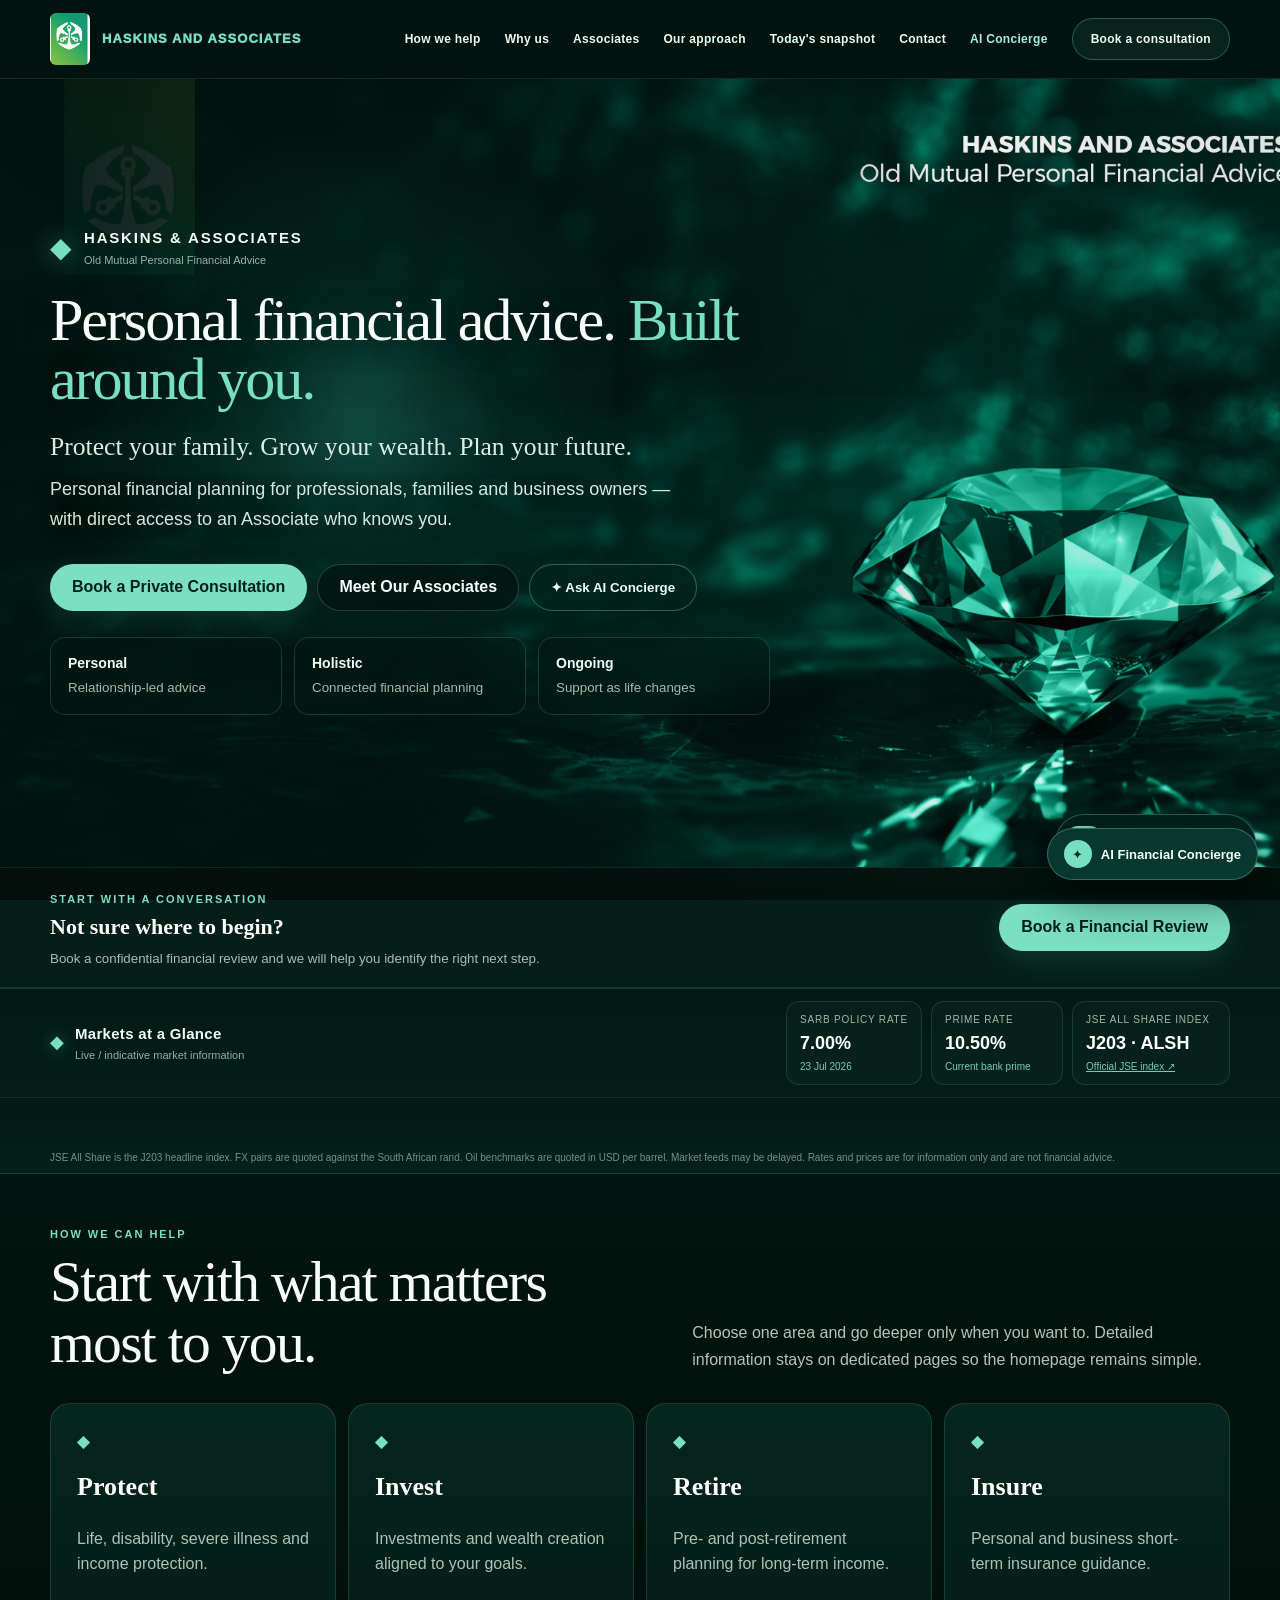
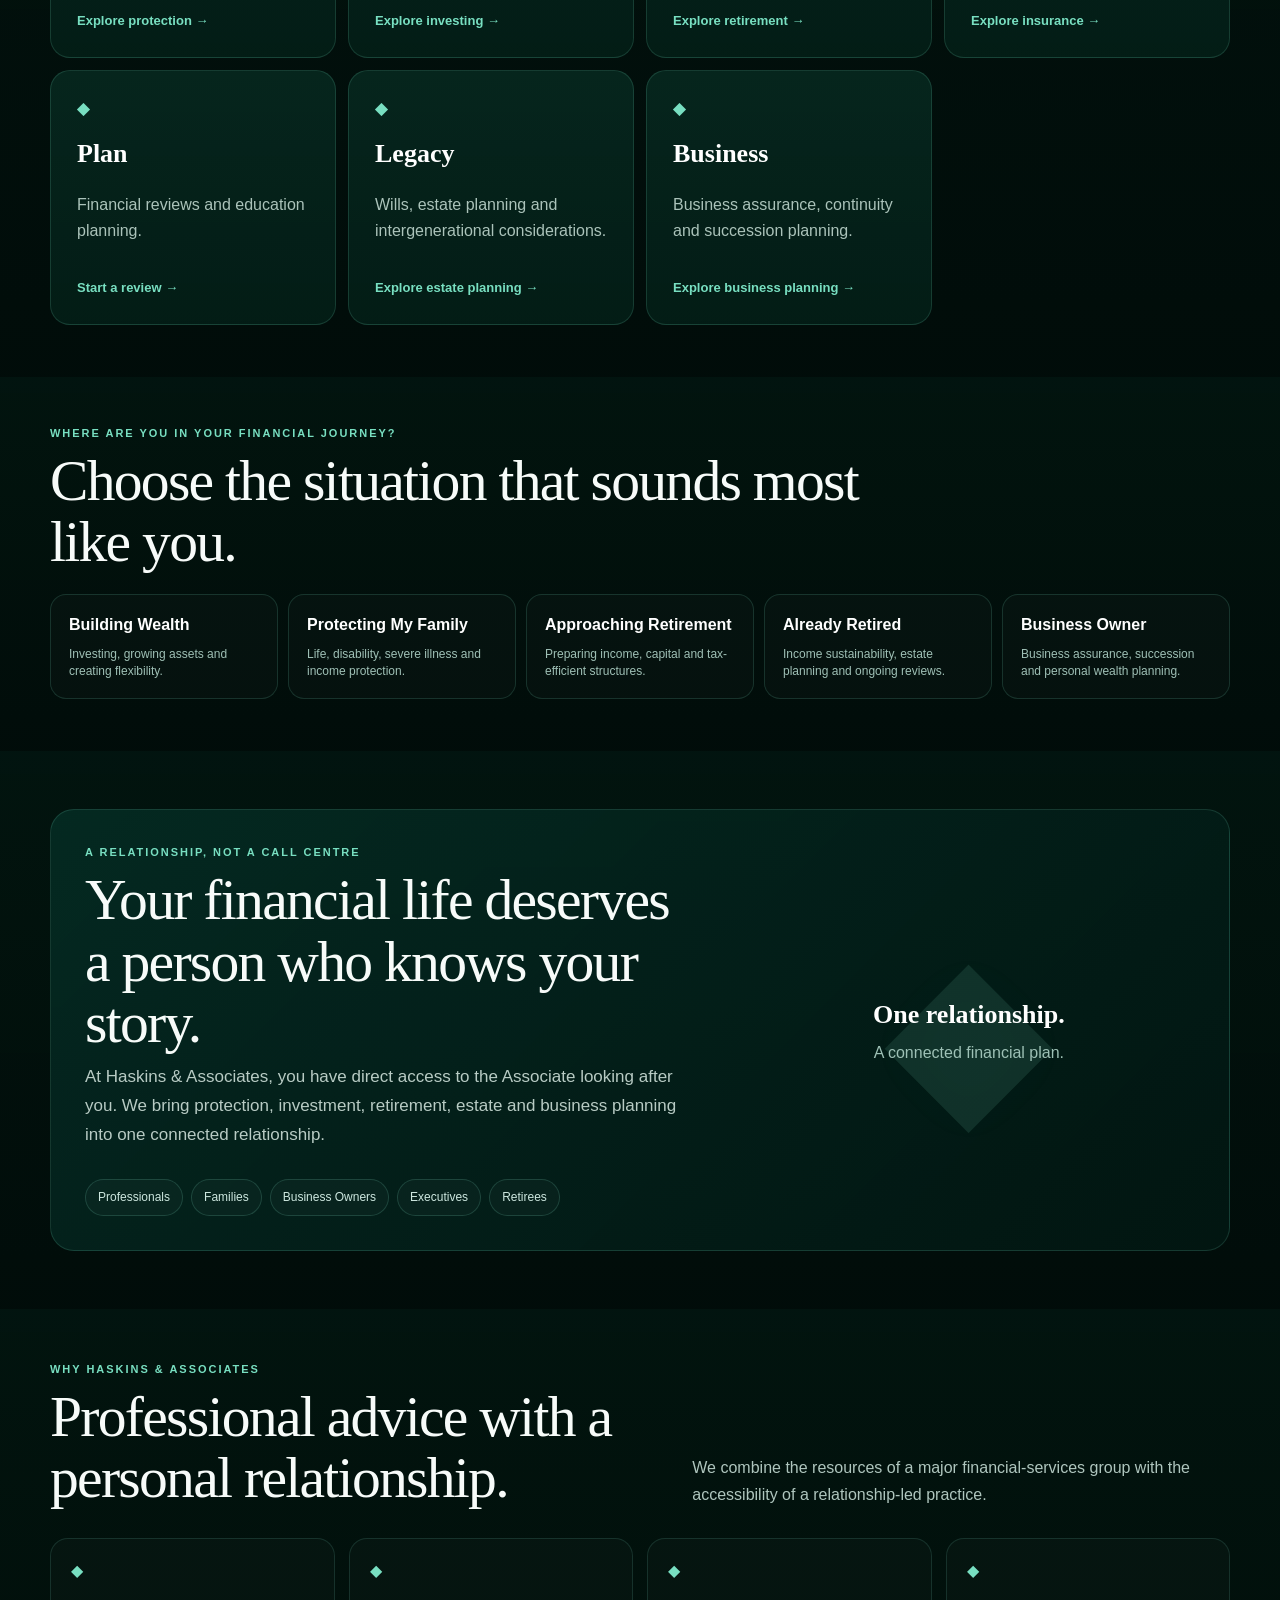
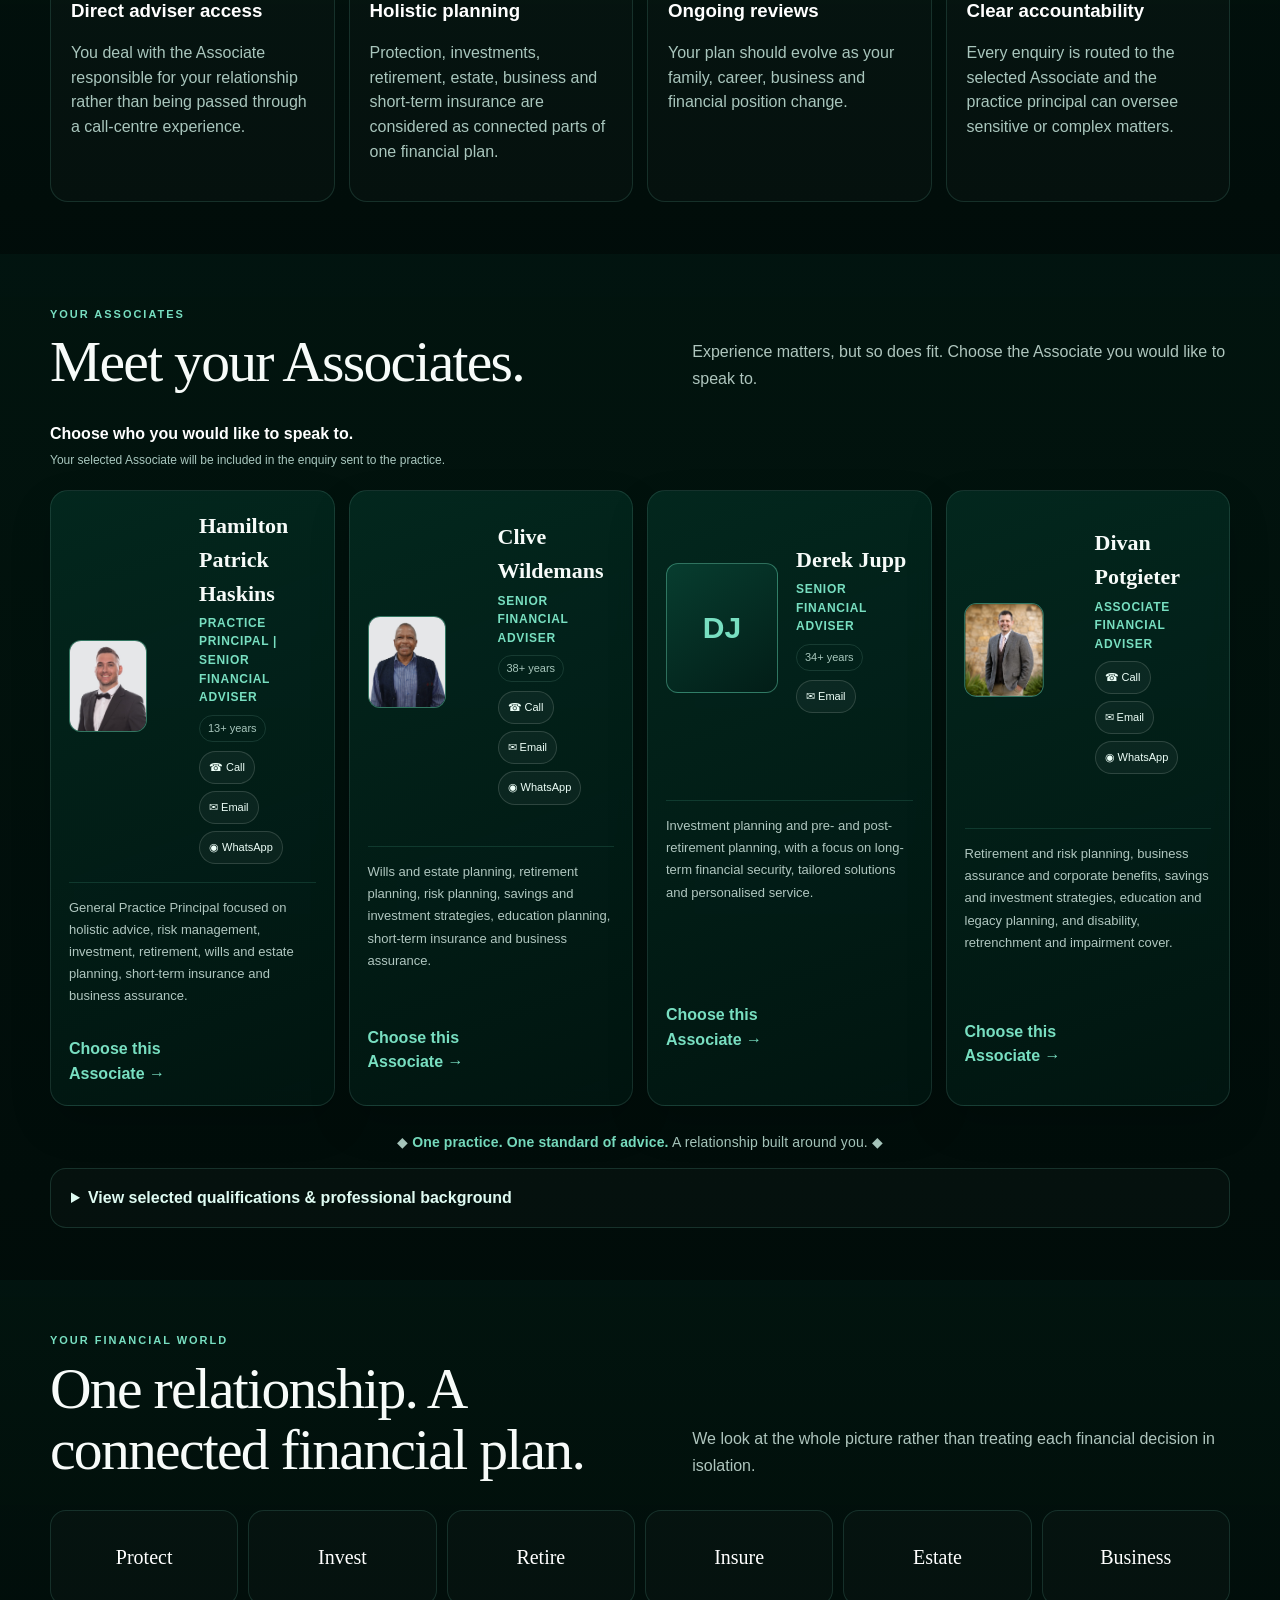
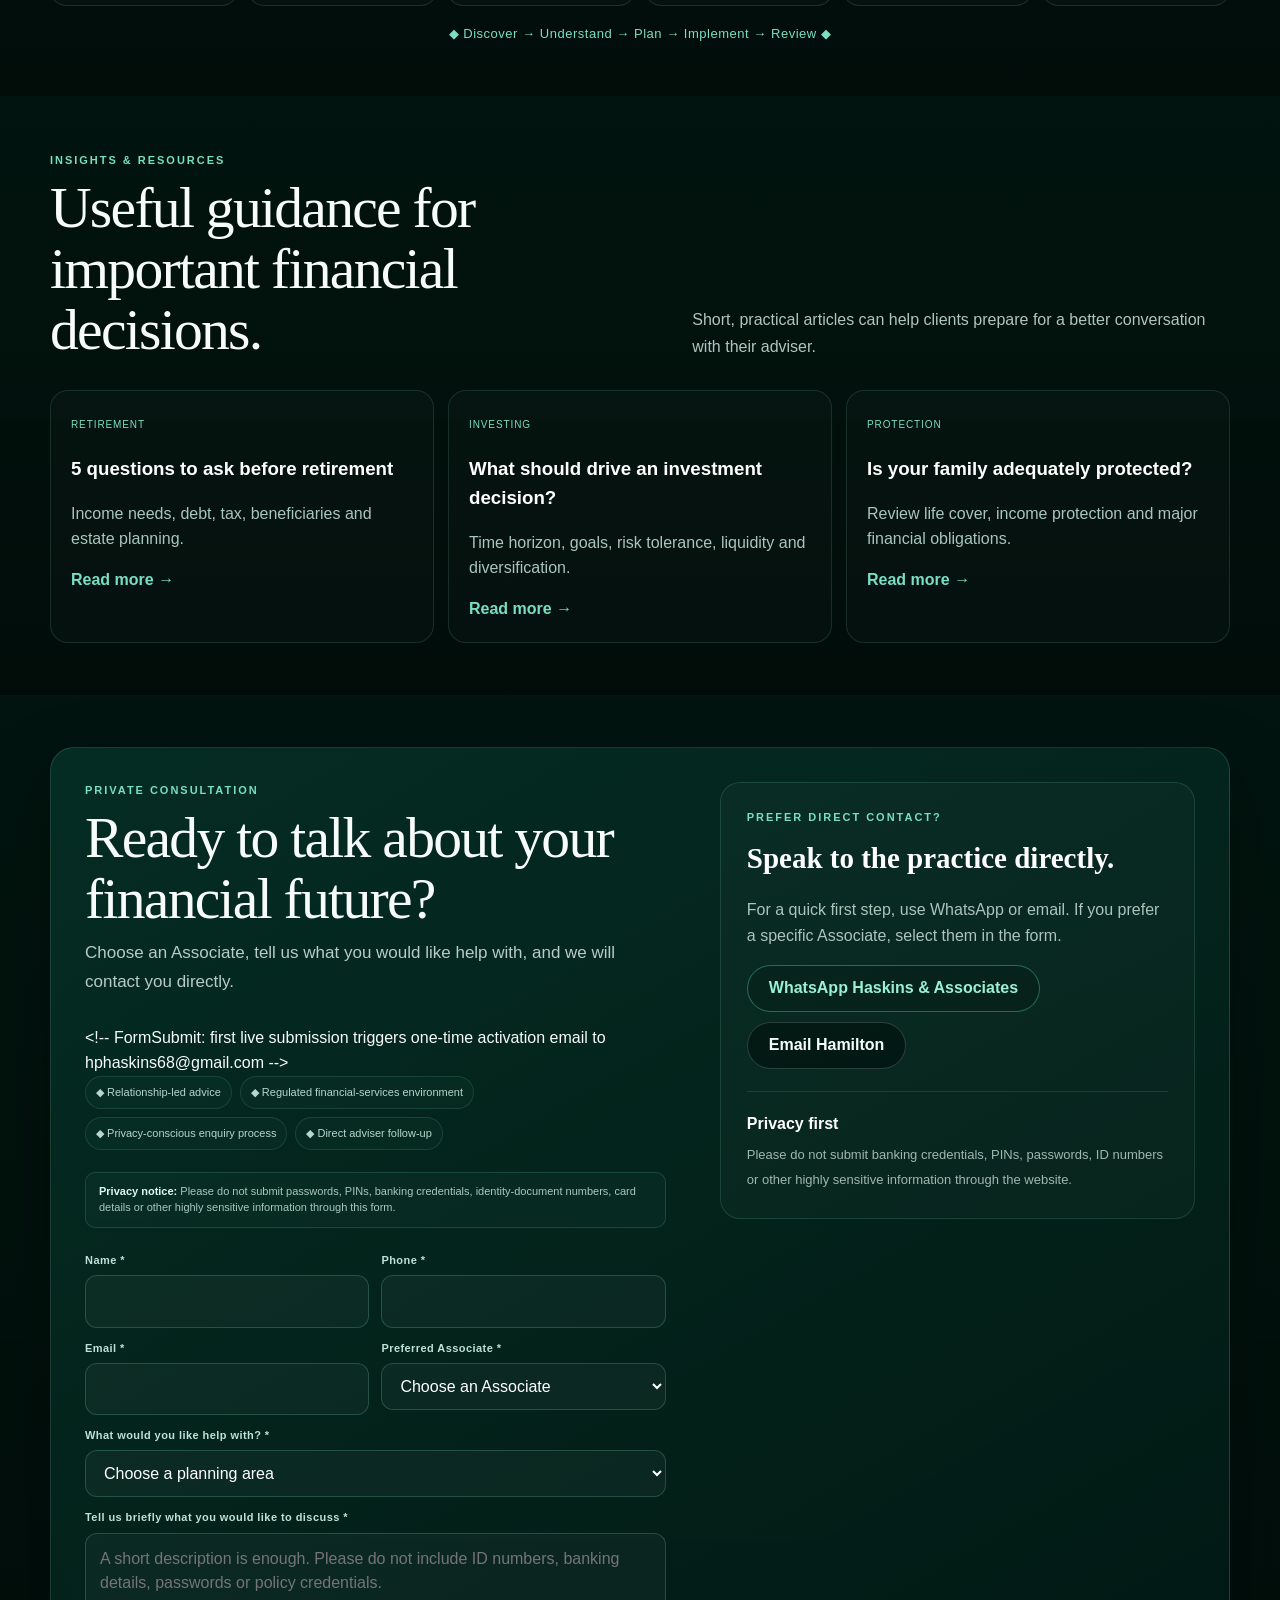
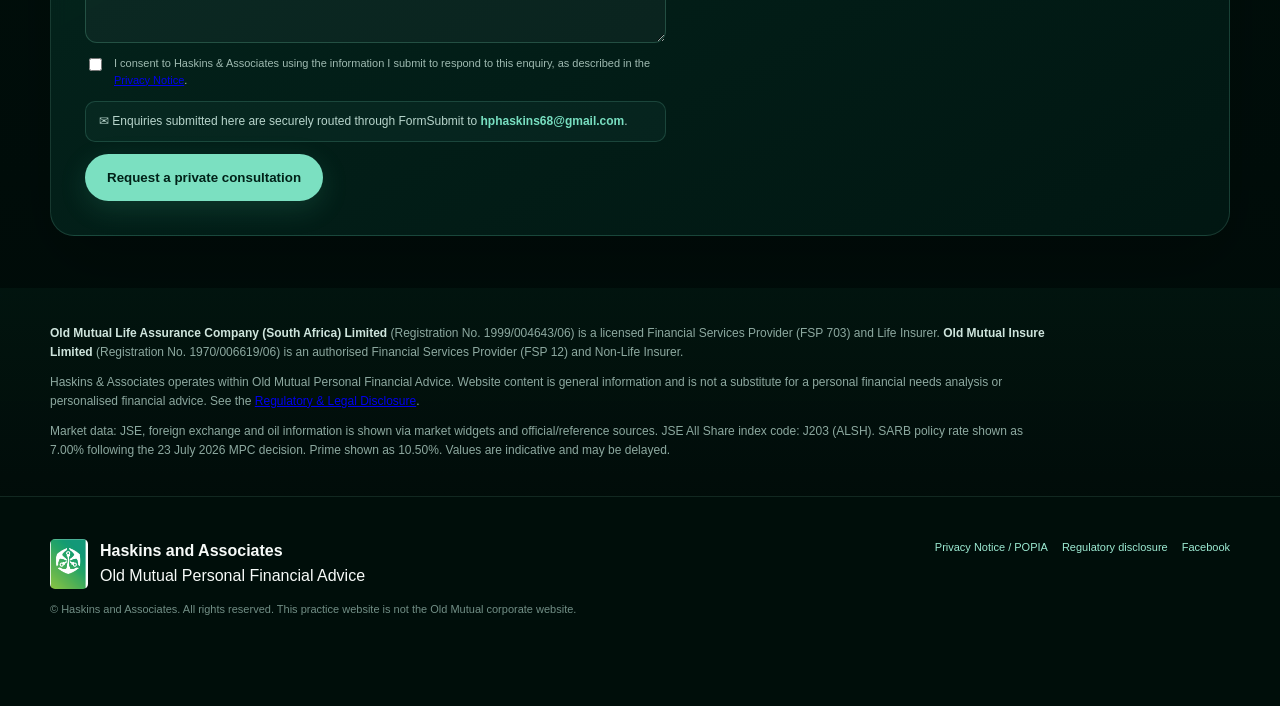
==== commit 9f33b647: "Add files via upload" ====
--- a/index.html
+++ b/index.html
@@ -328,27 +328,6 @@
 .divan-card .divan-photo{object-fit:cover!important;object-position:50% 26%!important;transform:scale(1.02);background:#0b332b}
 @media(max-width:1100px){.why-grid{grid-template-columns:repeat(2,1fr)}.journey-grid{grid-template-columns:repeat(3,1fr)}}
 @media(max-width:760px){.review-cta-inner{flex-direction:column;align-items:flex-start}.journey-grid,.insights-grid{grid-template-columns:1fr}.why-grid{grid-template-columns:1fr}}
-</style><style id="v38-ai-style">
-.ha-smart-ai{font-family:system-ui,-apple-system,Segoe UI,Arial,sans-serif}
-.ha-smart-open{position:fixed;right:20px;bottom:20px;z-index:10000;border:1px solid rgba(120,223,193,.35);border-radius:999px;background:#052d25;color:#f4fff9;padding:11px 15px;display:flex;gap:9px;align-items:center;box-shadow:0 14px 38px rgba(0,0,0,.32);cursor:pointer}
-.ha-smart-open span{width:31px;height:31px;border-radius:10px;background:#78dfc1;color:#03271f;display:grid;place-items:center}
-.ha-smart-panel{position:fixed;right:20px;bottom:76px;z-index:10001;width:min(420px,calc(100vw - 28px));max-height:min(700px,calc(100vh - 95px));display:none;flex-direction:column;overflow:hidden;border:1px solid rgba(120,223,193,.28);border-radius:20px;background:linear-gradient(180deg,#07372d,#011914);box-shadow:0 24px 70px rgba(0,0,0,.45);color:#f5fffb}
-.ha-smart-panel.open{display:flex}
-.ha-smart-head{display:flex;justify-content:space-between;align-items:center;padding:15px;border-bottom:1px solid rgba(120,223,193,.18)}
-.ha-smart-head strong{display:block;font-size:13px;letter-spacing:.07em}.ha-smart-head small{display:block;color:#a5c7bc;margin-top:3px}
-.ha-smart-head button{border:0;background:none;color:#b9d7ce;font-size:22px;cursor:pointer}
-.ha-smart-messages{min-height:290px;max-height:440px;overflow:auto;padding:14px;display:flex;flex-direction:column;gap:9px}
-.ha-smart-msg{max-width:88%;padding:10px 12px;border-radius:14px;font-size:13px;line-height:1.48;white-space:pre-wrap}
-.ha-smart-msg.bot{align-self:flex-start;background:rgba(255,255,255,.055);border:1px solid rgba(255,255,255,.07)}
-.ha-smart-msg.user{align-self:flex-end;background:#78dfc1;color:#03271f;font-weight:650}
-.ha-smart-msg a{color:#78dfc1;font-weight:800;text-decoration:none}
-.ha-smart-goals{display:flex;gap:6px;overflow:auto;padding:0 14px 10px}
-.ha-smart-goals button{flex:0 0 auto;border:1px solid rgba(120,223,193,.2);background:transparent;color:#dff8ef;border-radius:999px;padding:7px 9px;font-size:11px;cursor:pointer}
-.ha-smart-form{display:grid;grid-template-columns:1fr auto;gap:7px;padding:11px 14px;border-top:1px solid rgba(120,223,193,.16)}
-.ha-smart-form input{border:1px solid rgba(120,223,193,.22);background:rgba(255,255,255,.04);color:#fff;border-radius:11px;padding:11px;outline:none}
-.ha-smart-form button{border:0;border-radius:11px;background:#78dfc1;color:#03271f;font-weight:850;padding:0 13px;cursor:pointer}
-.ha-smart-foot{padding:0 14px 12px;color:#87a99e;font-size:9.5px;line-height:1.35}
-@media(max-width:560px){.ha-smart-open{right:12px;bottom:12px}.ha-smart-panel{right:12px;bottom:68px}}
 </style><style id="v39-security-style">
 .form-security-note{
   grid-column:1/-1;
@@ -362,6 +341,76 @@
   line-height:1.45
 }
 .form-security-note strong{color:#dff8ef}
+</style><style id="v40-ai-professional-style">
+/* v40 — compact professional concierge */
+.ha-smart-ai{font-family:system-ui,-apple-system,"Segoe UI",Arial,sans-serif}
+.ha-smart-open{
+ position:fixed;right:22px;bottom:20px;z-index:10000;
+ border:1px solid rgba(120,223,193,.34);border-radius:999px;
+ background:#07372d;color:#f6fffc;padding:11px 16px;
+ display:flex;gap:9px;align-items:center;box-shadow:0 12px 32px rgba(0,0,0,.28);
+ cursor:pointer;font-size:13px
+}
+.ha-smart-open span{width:28px;height:28px;border-radius:50%;background:#78dfc1;color:#03271f;display:grid;place-items:center}
+.ha-smart-panel{
+ position:fixed;right:22px;bottom:78px;z-index:10001;
+ width:min(390px,calc(100vw - 32px));height:min(610px,calc(100vh - 110px));
+ display:none;flex-direction:column;overflow:hidden;
+ border:1px solid rgba(120,223,193,.24);border-radius:18px;
+ background:#062e26;box-shadow:0 22px 65px rgba(0,0,0,.44);color:#f6fffc
+}
+.ha-smart-panel.open{display:flex}
+.ha-smart-head{
+ flex:0 0 auto;display:flex;justify-content:space-between;align-items:center;
+ padding:16px 18px;background:#084236;border-bottom:1px solid rgba(120,223,193,.18)
+}
+.ha-smart-head strong{display:block;font-size:13px;letter-spacing:.055em}
+.ha-smart-head small{display:block;color:#b7d2ca;margin-top:4px;font-size:12px}
+.ha-smart-head button{border:0;background:transparent;color:#d4e8e2;font-size:23px;line-height:1;cursor:pointer;padding:4px}
+.ha-smart-messages{
+ flex:1 1 auto;min-height:0;overflow-y:auto;overflow-x:hidden;
+ padding:16px;display:flex;flex-direction:column;gap:10px;
+ scrollbar-width:thin;scrollbar-color:#76968d transparent
+}
+.ha-smart-msg{
+ max-width:86%;padding:11px 13px;border-radius:14px;font-size:13px;line-height:1.5;
+ white-space:pre-wrap;overflow-wrap:anywhere
+}
+.ha-smart-msg.bot{align-self:flex-start;background:#123f36;border:1px solid rgba(255,255,255,.07)}
+.ha-smart-msg.user{align-self:flex-end;background:#78dfc1;color:#03271f;font-weight:700}
+.ha-smart-msg a{display:inline-block;margin-top:5px;color:#78dfc1;font-weight:800;text-decoration:none}
+.ha-smart-goals{
+ flex:0 0 auto;display:flex;gap:7px;overflow-x:auto;overflow-y:hidden;
+ padding:10px 14px;border-top:1px solid rgba(120,223,193,.12);
+ scrollbar-width:none
+}
+.ha-smart-goals::-webkit-scrollbar{display:none}
+.ha-smart-goals button{
+ flex:0 0 auto;border:1px solid rgba(120,223,193,.24);background:#0a392f;color:#e5f7f1;
+ border-radius:999px;padding:7px 10px;font-size:10.5px;white-space:nowrap;cursor:pointer
+}
+.ha-smart-form{
+ flex:0 0 auto;display:grid;grid-template-columns:minmax(0,1fr) 76px;gap:8px;
+ padding:12px 14px;background:#052a23;border-top:1px solid rgba(120,223,193,.16)
+}
+.ha-smart-form input{
+ width:100%;min-width:0;box-sizing:border-box;border:1px solid rgba(120,223,193,.24);
+ background:#092f28;color:#fff;border-radius:11px;padding:11px 12px;outline:none;font-size:13px
+}
+.ha-smart-form input:focus{border-color:#78dfc1}
+.ha-smart-form button{
+ border:0;border-radius:11px;background:#78dfc1;color:#03271f;font-weight:850;
+ padding:0 12px;cursor:pointer;font-size:13px
+}
+.ha-smart-foot{
+ flex:0 0 auto;padding:0 15px 13px;background:#052a23;color:#8fb0a6;
+ font-size:9px;line-height:1.4
+}
+@media(max-width:560px){
+ .ha-smart-open{right:10px;bottom:10px}
+ .ha-smart-panel{right:8px;bottom:66px;width:calc(100vw - 16px);height:min(570px,calc(100vh - 82px));border-radius:16px}
+ .ha-smart-messages{padding:13px}
+}
 </style></head>
 <body>
 <nav class="nav"><div class="wrap navin"><a aria-label="Haskins and Associates home" class="brand" href="#home"><img alt="Old Mutual logo" src="[data-uri]"/><span>HASKINS AND ASSOCIATES</span></a><button aria-expanded="false" aria-label="Open menu" class="menu-toggle" id="menuToggle">☰</button><div class="navlinks" id="navLinks">
@@ -609,8 +658,6 @@
 });
 </script>
 <!-- Botpress Free AI integration. Add your public botId/clientId in botpress-config.js. -->
-
-
 <script id="v26-live-market-data">
 (function(){
 
@@ -825,7 +872,7 @@
 
   function leadCTA(intent){
     if(intent) setInterest(intent);
-    add('This is a good point to involve an adviser.<br><a href="#contact" class="ha-smart-lead">Continue to secure enquiry →</a>',"bot",true);
+    add('Would you like personal assistance? <a href="#contact" class="ha-smart-lead">Send an enquiry →</a>',"bot",true);
   }
 
   function detectIntent(q){
@@ -869,7 +916,7 @@
 
     const it=detectIntent(q);
     if(it){
-      return {text:it.answer+"\n\nWould you like to speak to an adviser about this?",offer:true,intent:it.id};
+      return {text:it.answer,offer:true,intent:it.id};
     }
 
     return {text:"That sounds like something an adviser should understand in more context. I can help you get to the right person rather than guess or give you a generic recommendation.",offer:true,intent:"Financial Review"};
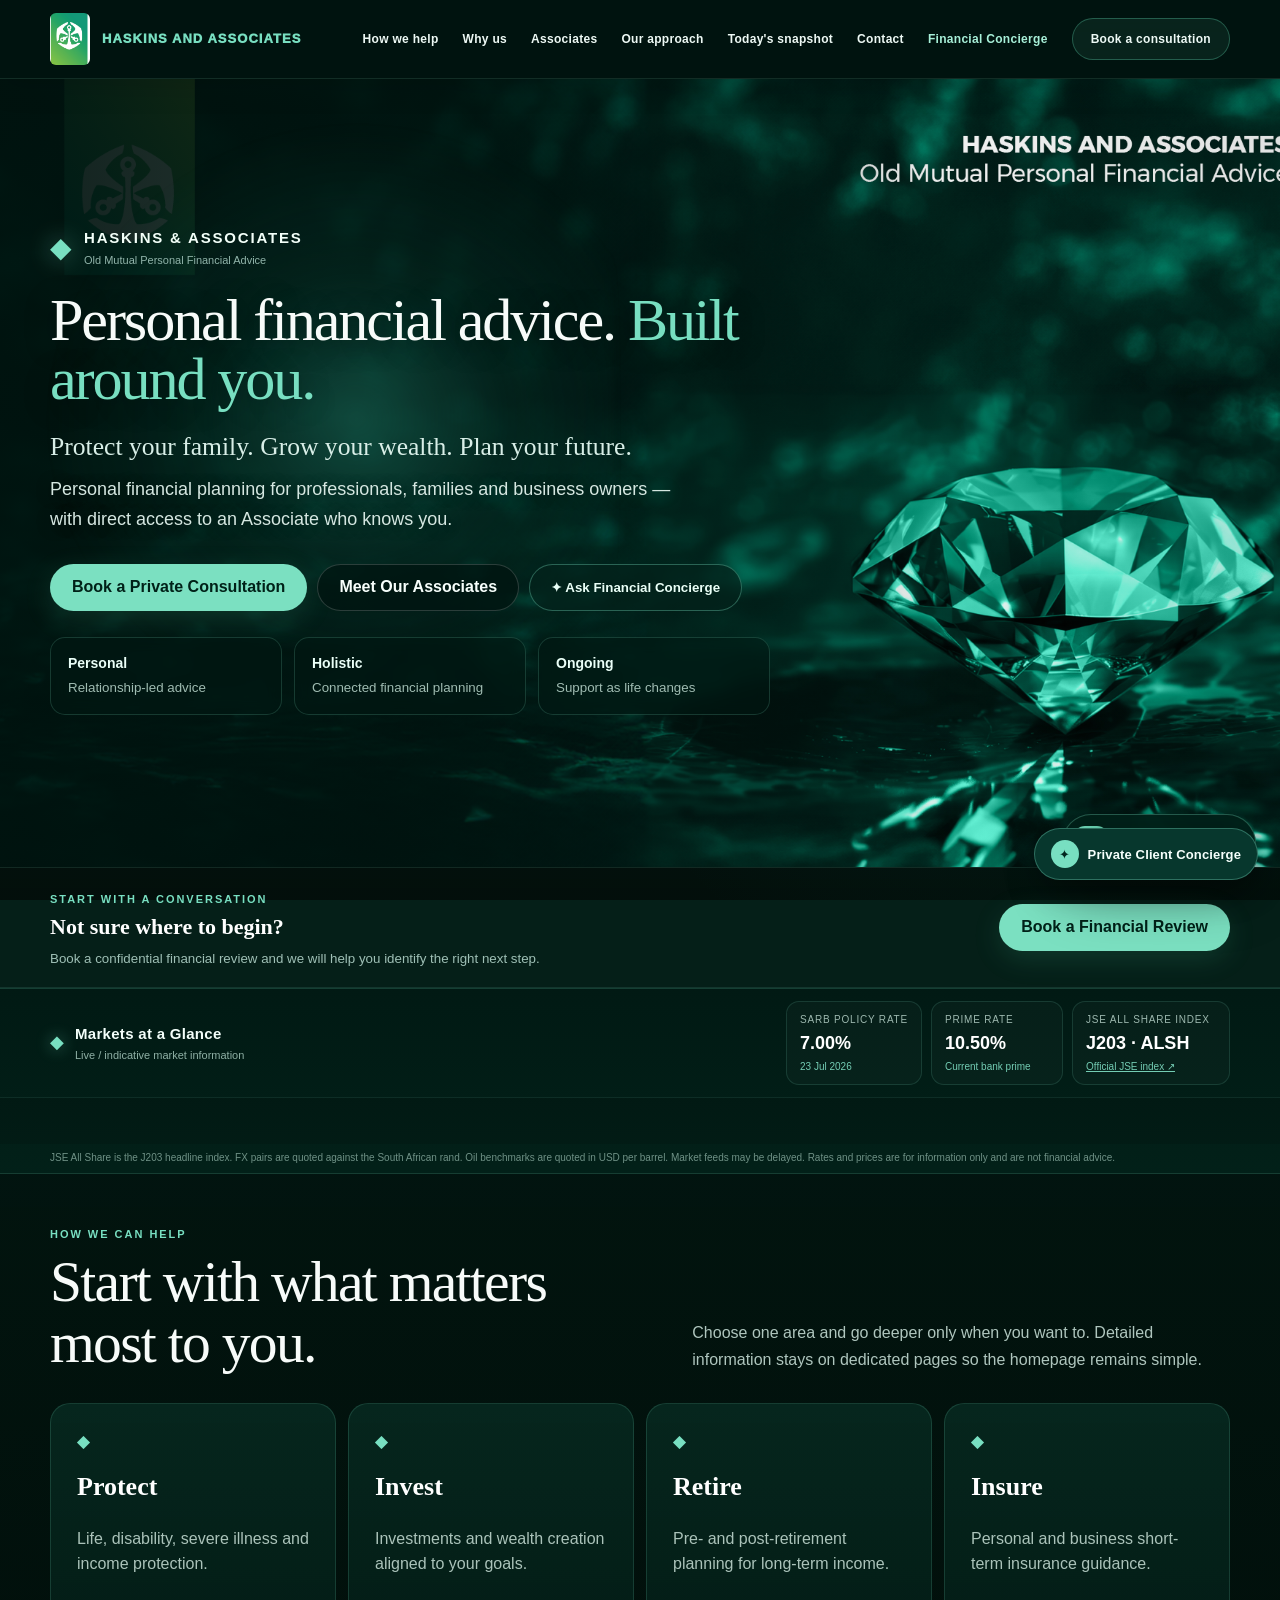
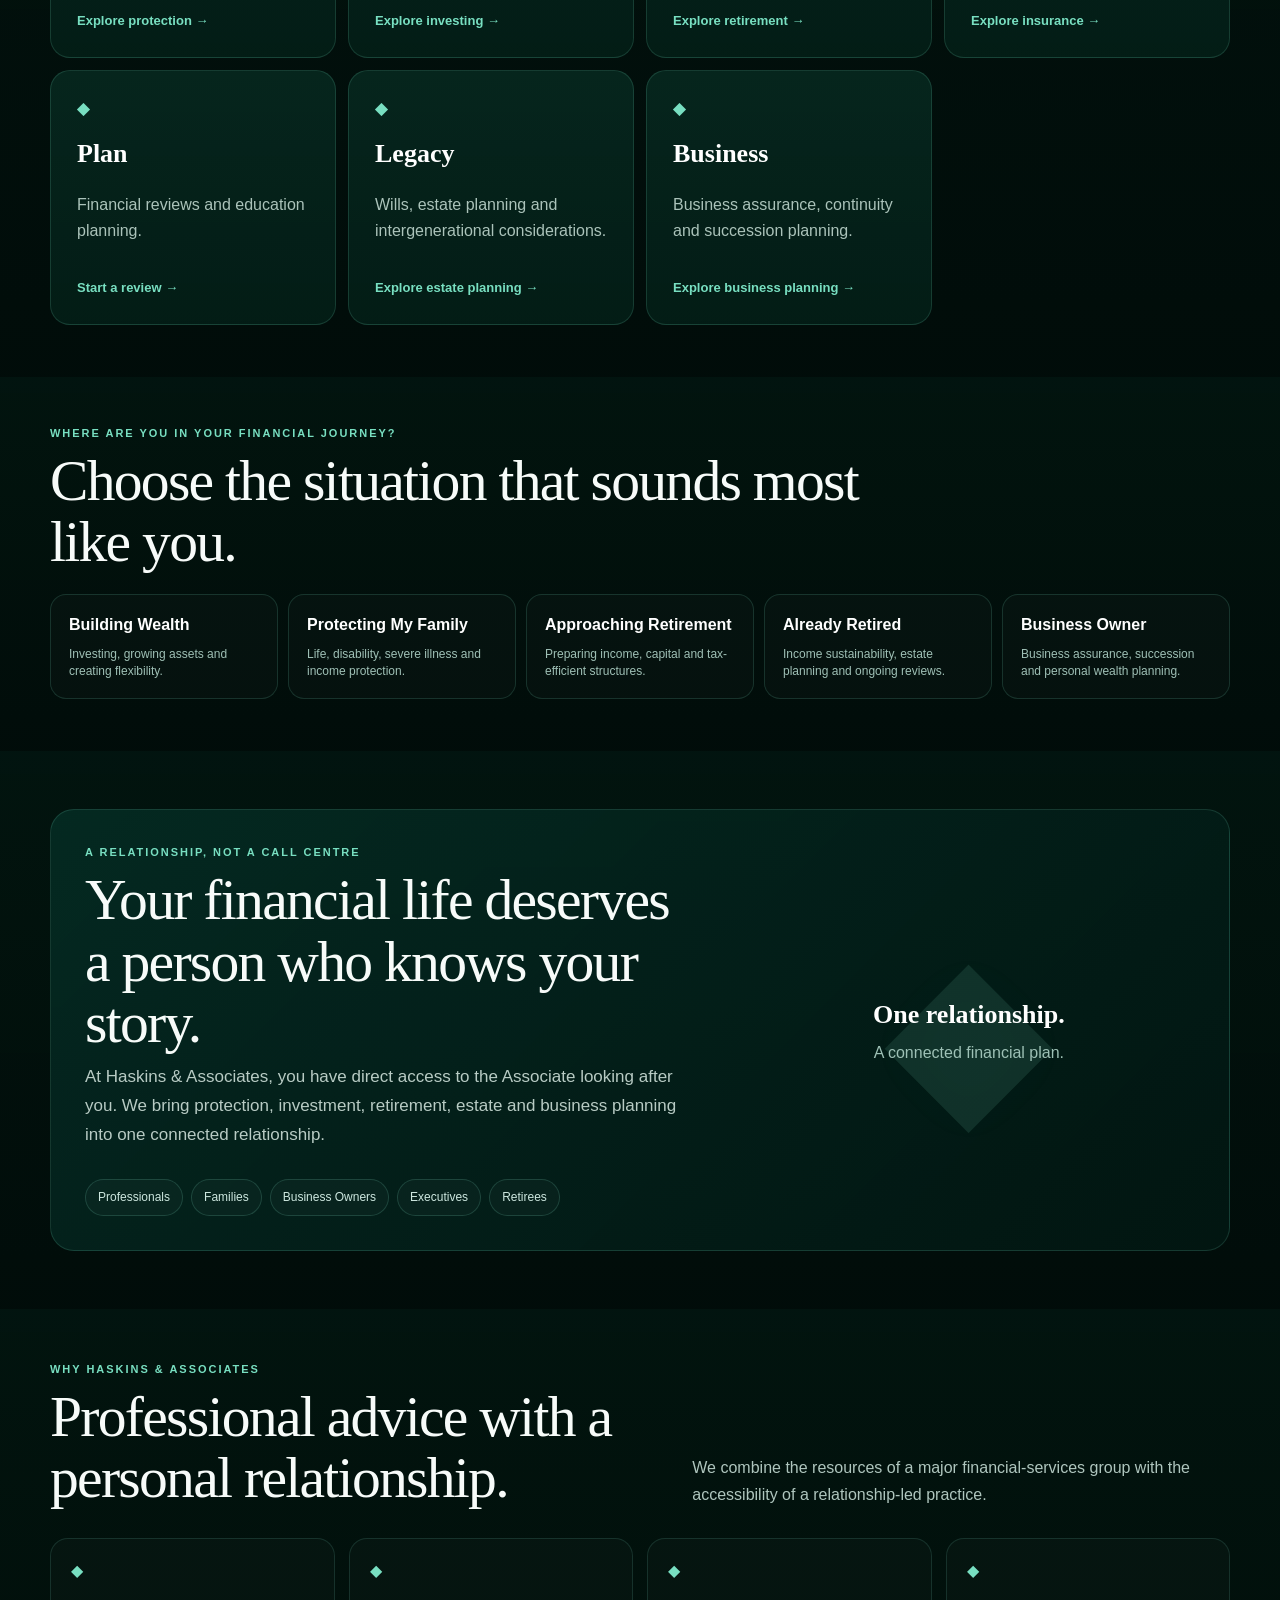
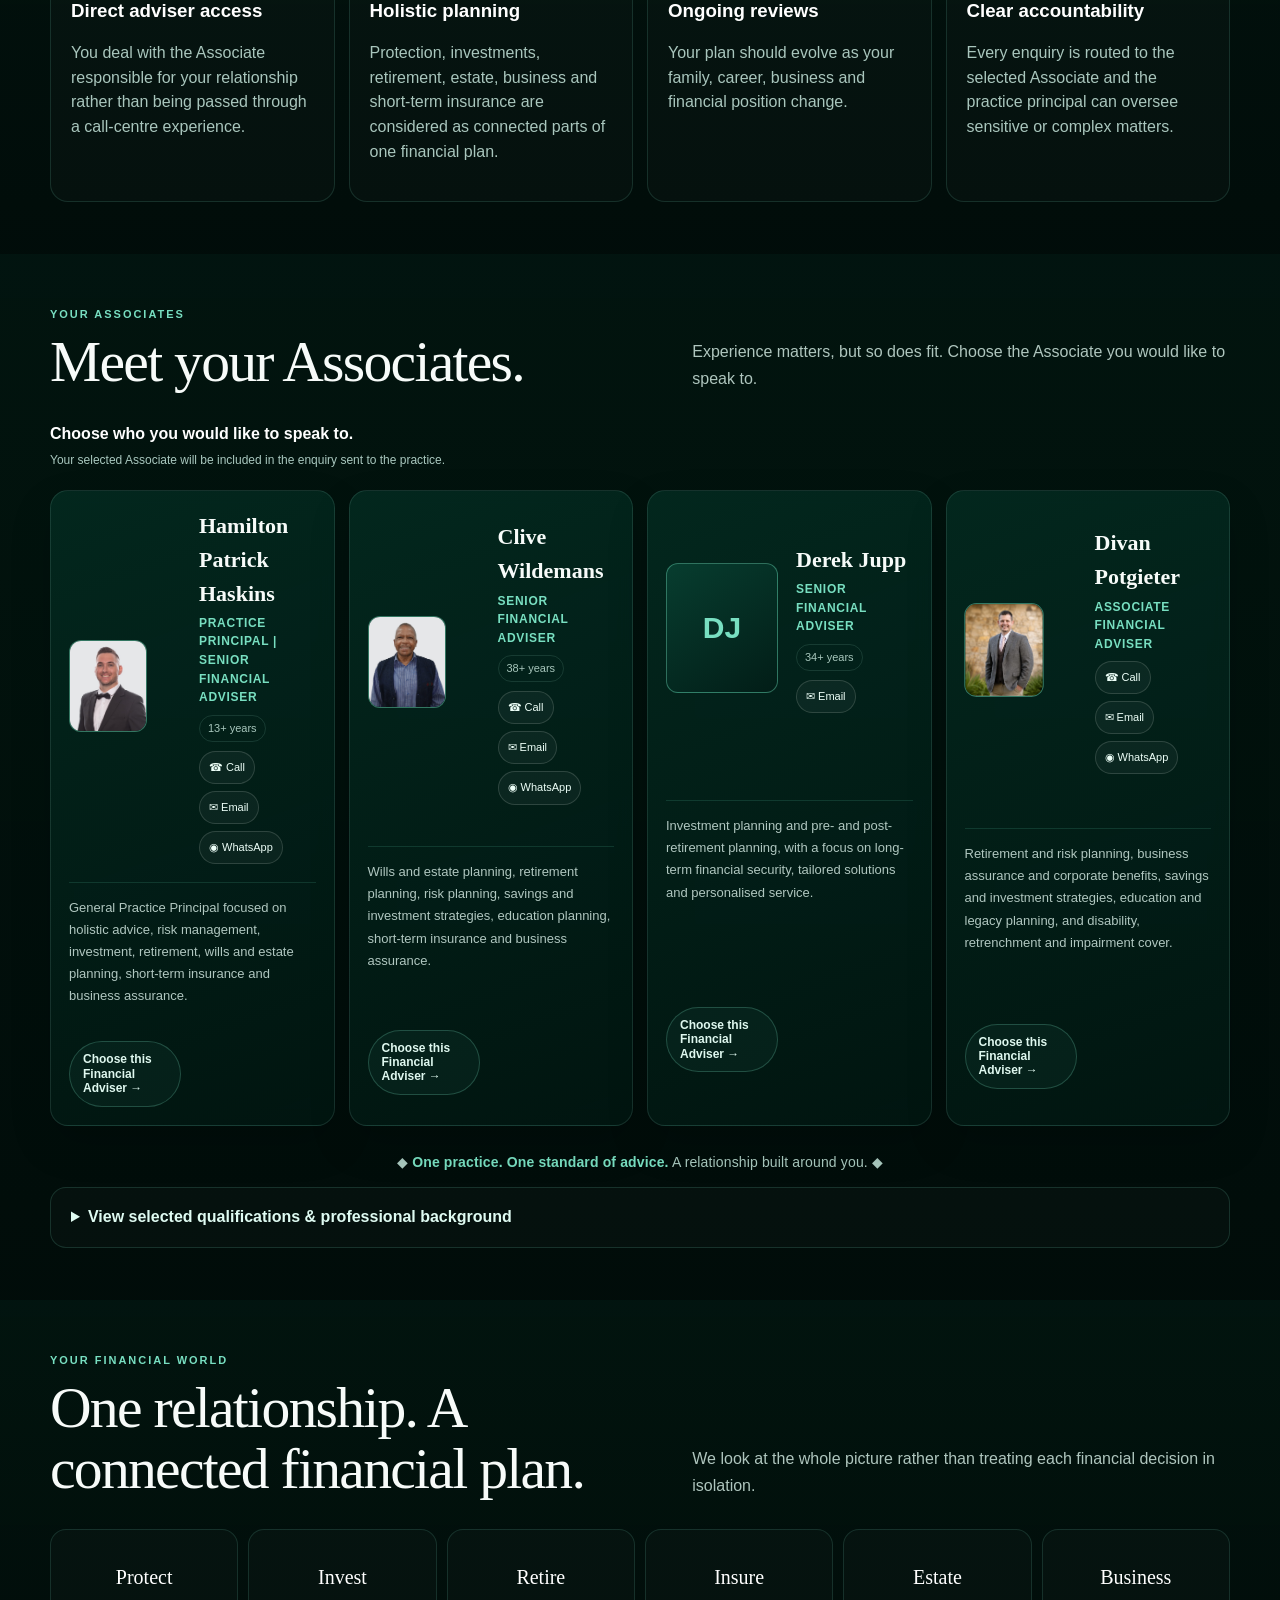
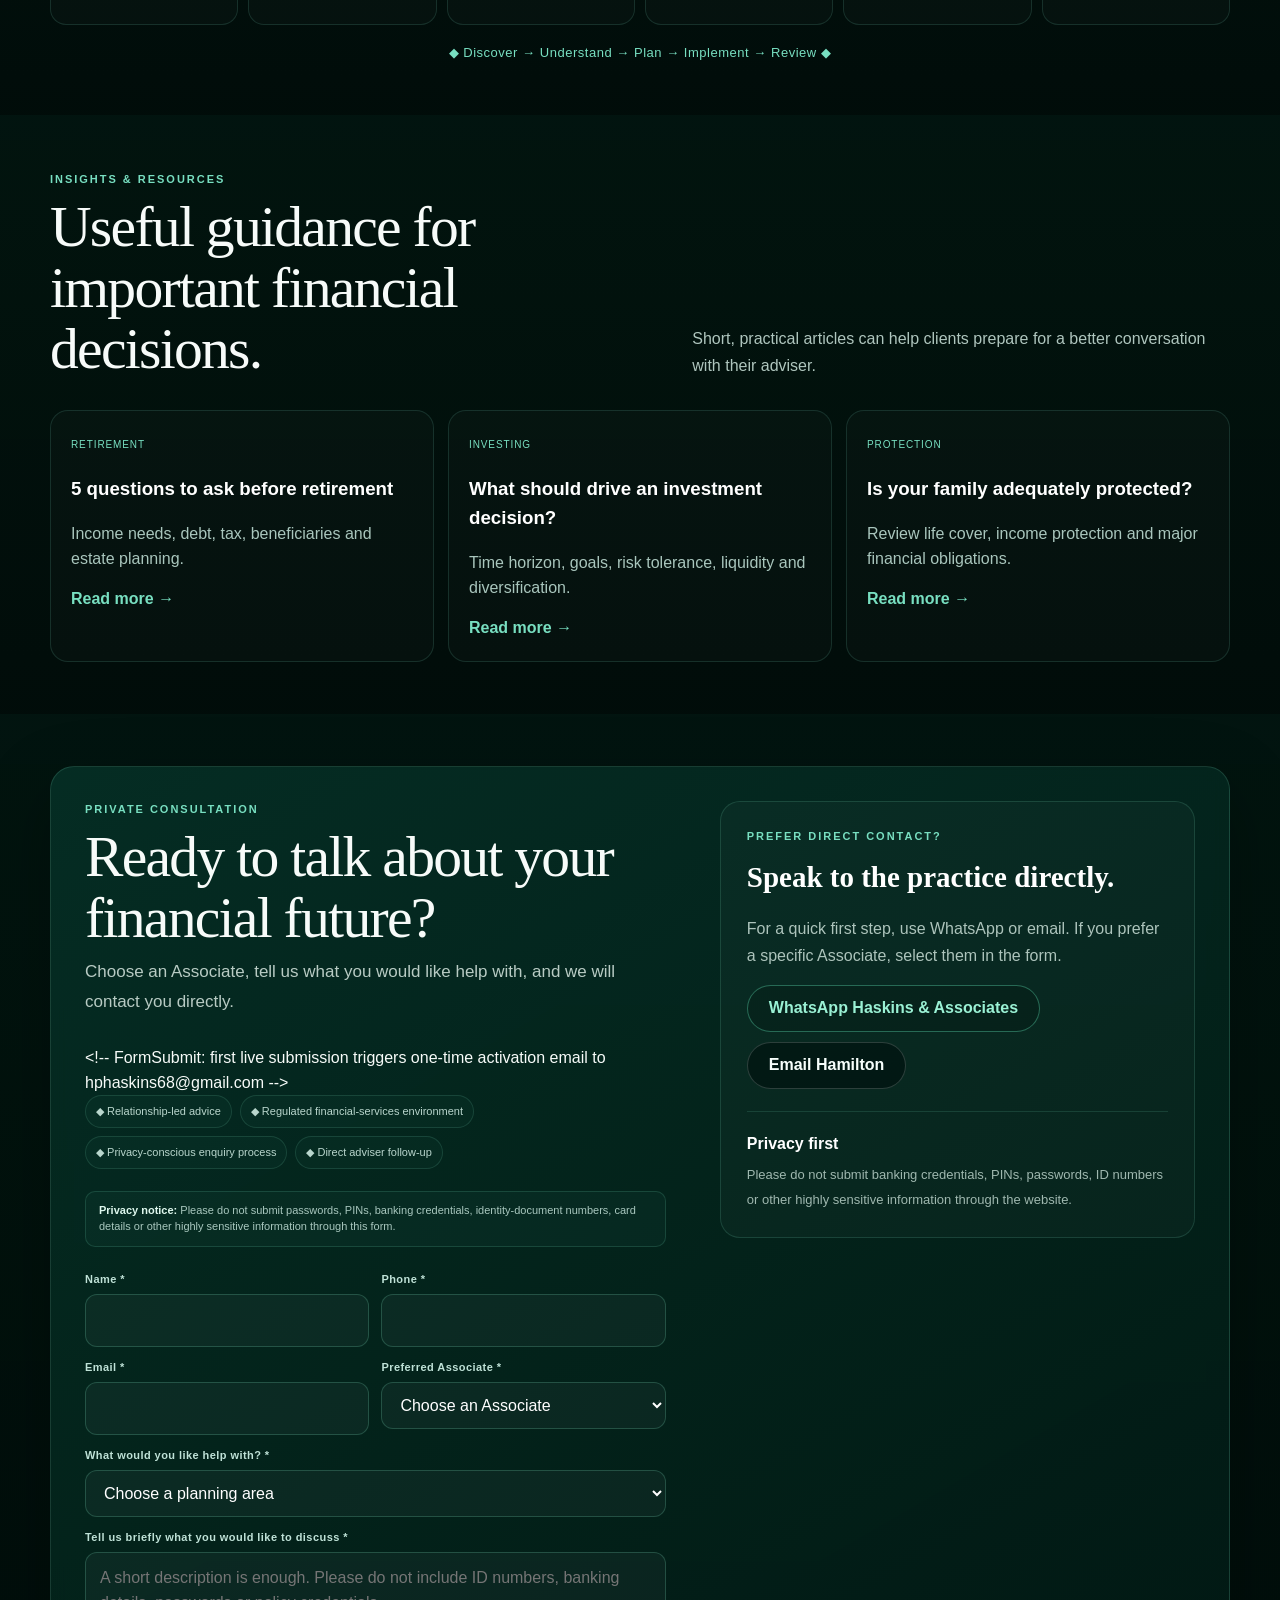
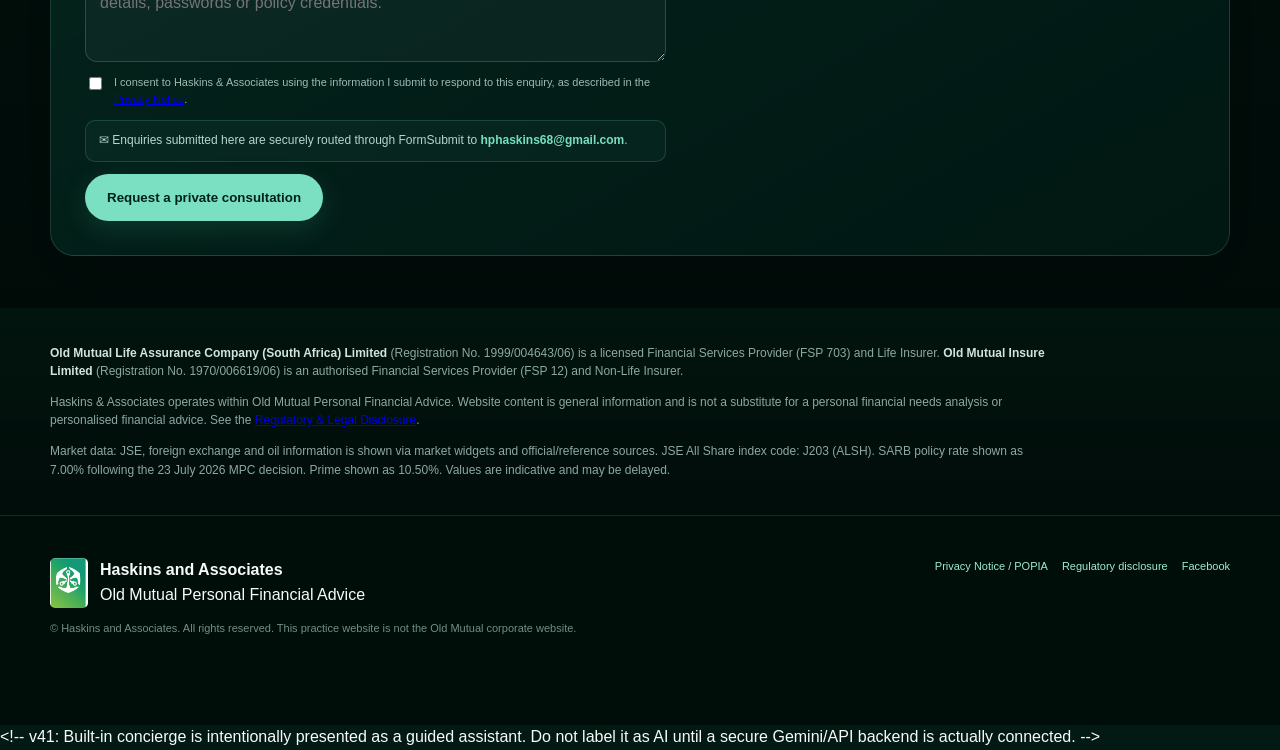
==== commit 192eef84: "Add files via upload" ====
--- a/index.html
+++ b/index.html
@@ -78,7 +78,7 @@
 @media(max-width:980px){.menu-toggle{display:block}.navlinks{display:none;position:absolute;left:16px;right:16px;top:70px;padding:14px;background:rgba(1,17,13,.98);border:1px solid var(--line);border-radius:14px;box-shadow:var(--shadow);flex-direction:column;align-items:stretch;gap:2px}.navlinks.open{display:flex}.navlinks a{display:block!important;padding:11px 10px}.nav-cta{text-align:center;margin-top:6px}.experience-grid{grid-template-columns:1fr}.hero-proof{grid-template-columns:1fr}}
 @media(max-width:620px){.hero{min-height:auto}.hero h1{font-size:43px}.hero-proof{margin-top:22px}.premium-panel{padding:24px}.hero-choices{grid-template-columns:1fr}.service{min-height:auto}.card{grid-template-columns:90px 1fr;padding:16px}.portrait,.placeholder{width:90px;height:108px}.bio{font-size:12px}.section{padding:72px 0}}
 
-/* v12 AI Concierge + executive polish */
+/* v12 Financial Concierge + executive polish */
 .ai-hero-open{background:rgba(3,35,28,.70);border-color:rgba(120,225,192,.34);color:#eafff7}.ai-hero-open:hover{background:rgba(9,62,49,.78)}.ai-spark{color:var(--mint);margin-right:7px}.ai-nav-open{color:#a7f0d9!important}
 .ai-fab{display:flex!important;align-items:center!important;gap:10px!important;right:24px!important;bottom:28px!important;padding:11px 15px 11px 11px!important;border-radius:16px!important;background:linear-gradient(145deg,rgba(4,46,36,.97),rgba(1,24,19,.98))!important;border:1px solid rgba(124,229,197,.30)!important;box-shadow:0 22px 55px rgba(0,0,0,.42)!important;backdrop-filter:blur(18px)}.ai-fab-mark{width:34px;height:34px;border-radius:11px;display:grid;place-items:center;background:linear-gradient(135deg,#79e0c1,#49b995);color:#022119!important;font-size:16px}.ai-fab-copy{display:grid;text-align:left;line-height:1.15}.ai-fab-copy b{font-size:12px;color:#f4fffb}.ai-fab-copy small{font-size:9px;color:#8eb2a7;margin-top:3px;font-weight:600}
 .ai-panel{right:24px!important;bottom:98px!important;width:min(445px,calc(100vw - 28px))!important;height:min(690px,calc(100vh - 120px))!important;border-radius:22px!important;background:linear-gradient(160deg,rgba(2,29,23,.995),rgba(0,17,13,.995))!important;border:1px solid rgba(133,229,200,.18)!important;box-shadow:0 35px 100px rgba(0,0,0,.62)!important}.ai-head{padding:18px!important;background:linear-gradient(180deg,rgba(11,54,43,.84),rgba(3,31,25,.72))!important}.ai-head-brand{display:flex;align-items:center;gap:11px}.ai-orb{width:38px;height:38px;display:grid;place-items:center;border-radius:12px;background:linear-gradient(135deg,#74dfbf,#3fa983);color:#022119;font-weight:900}.ai-head b{font-family:Inter,Arial,sans-serif!important;font-size:15px!important}.ai-head small{font-size:10px!important}.status-dot{display:inline-block;width:6px;height:6px;border-radius:50%;background:#68dfb7;box-shadow:0 0 0 4px rgba(104,223,183,.08);margin-right:6px}.ai-context{display:flex;gap:6px;flex-wrap:wrap;padding:10px 16px;border-bottom:1px solid var(--hairline);background:rgba(255,255,255,.015)}.ai-context span{font-size:9px;color:#91b0a6;border:1px solid var(--hairline);border-radius:999px;padding:4px 7px}.ai-chat{padding:17px!important;gap:11px!important}.bubble{line-height:1.55!important;font-size:12.5px!important;padding:12px 14px!important}.bubble.bot{background:rgba(105,221,186,.07)!important;border-color:rgba(105,221,186,.15)!important}.bubble.user{background:#79dfbf!important;color:#052017!important}.bubble strong{font-weight:850}.typing{display:flex;gap:4px;align-items:center;padding:3px}.typing i{width:5px;height:5px;background:#7adebe;border-radius:50%;animation:aiBounce 1s infinite ease-in-out}.typing i:nth-child(2){animation-delay:.12s}.typing i:nth-child(3){animation-delay:.24s}@keyframes aiBounce{0%,60%,100%{transform:translateY(0);opacity:.45}30%{transform:translateY(-4px);opacity:1}}.typing-bubble{width:55px}.ai-quick{padding:0 16px 11px!important}.ai-quick button{font-size:10px!important;padding:7px 9px!important;background:rgba(255,255,255,.02)!important}.ai-actions{display:flex;gap:7px;flex-wrap:wrap;padding:0 2px 6px}.ai-actions a{font-size:10px;text-decoration:none;color:#dcfff3;border:1px solid rgba(122,224,193,.24);background:rgba(122,224,193,.055);padding:8px 10px;border-radius:999px}.ai-actions a:first-child{background:#77dfbf;color:#032018;border-color:#77dfbf;font-weight:850}.ai-input{padding:11px 13px!important;background:rgba(0,10,8,.70)}.ai-input input{min-height:43px}.ai-input button{padding:0 16px!important}.ai-disclaimer{line-height:1.45;padding:0 16px 13px!important;color:#78978d!important}
@@ -411,6 +411,35 @@
  .ha-smart-panel{right:8px;bottom:66px;width:calc(100vw - 16px);height:min(570px,calc(100vh - 82px));border-radius:16px}
  .ha-smart-messages{padding:13px}
 }
+</style><style id="v41-professional-cta-concierge">
+.professional-associate-cta{
+  display:inline-flex!important;
+  align-items:center;
+  gap:7px;
+  margin-top:16px!important;
+  padding:10px 13px;
+  border:1px solid rgba(120,223,193,.24);
+  border-radius:999px;
+  color:#dff8ef!important;
+  background:rgba(120,223,193,.045);
+  font-size:12px!important;
+  font-weight:750!important;
+  line-height:1.2!important;
+  text-decoration:none!important;
+  transition:.18s ease;
+}
+.professional-associate-cta:hover{
+  background:rgba(120,223,193,.10);
+  border-color:rgba(120,223,193,.5);
+  transform:translateY(-1px);
+}
+.ha-smart-open b{font-size:13px;letter-spacing:.01em}
+.ha-smart-head small{font-size:11.5px!important}
+.ha-smart-goals{padding-top:12px!important}
+.ha-smart-goals button{
+  padding:8px 11px!important;
+  font-weight:650;
+}
 </style></head>
 <body>
 <nav class="nav"><div class="wrap navin"><a aria-label="Haskins and Associates home" class="brand" href="#home"><img alt="Old Mutual logo" src="[data-uri]"/><span>HASKINS AND ASSOCIATES</span></a><button aria-expanded="false" aria-label="Open menu" class="menu-toggle" id="menuToggle">☰</button><div class="navlinks" id="navLinks">
@@ -420,7 +449,7 @@
 <a href="#approach">Our approach</a>
 <a href="#markets">Today's snapshot</a>
 <a href="#contact">Contact</a>
-<a class="ai-nav-open" href="#">AI Concierge</a>
+<a class="ai-nav-open" href="#">Financial Concierge</a>
 <a class="nav-cta" href="#contact">Book a consultation</a>
 </div></div></nav>
 <main>
@@ -438,7 +467,7 @@
 <div class="actions">
 <a class="btn primary" href="#contact">Book a Private Consultation</a>
 <a class="btn" href="#team">Meet Our Associates</a>
-<button class="btn ai-hero-open" type="button">✦ Ask AI Concierge</button>
+<button class="btn ai-hero-open" type="button">✦ Ask Financial Concierge</button>
 </div>
 <div class="premium-proof compact-proof">
 <span><b>Personal</b><small>Relationship-led advice</small></span>
@@ -569,7 +598,7 @@
 <div class="associate-choice-note">
 <strong>Choose who you would like to speak to.</strong>
 <span>Your selected Associate will be included in the enquiry sent to the practice.</span>
-</div><div class="team-grid"><article class="card"><img alt="Hamilton Patrick Haskins" class="portrait" loading="lazy" src="[data-uri]"/><div><h3>Hamilton Patrick Haskins</h3><div class="role">Practice Principal | Senior Financial Adviser</div><div class="tenure">13+ years</div><div class="contact"><a href="tel:+27794920446">☎ Call</a><a href="mailto:hphaskins68@gmail.com">✉ Email</a><a class="whatsapp" href="https://wa.me/27794920446?text=Hello%20Hamilton%2C%20I%20would%20like%20to%20discuss%20my%20financial%20planning%20needs." rel="noopener noreferrer" target="_blank">◉ WhatsApp</a></div></div><div class="bio">General Practice Principal focused on holistic advice, risk management, investment, retirement, wills and estate planning, short-term insurance and business assurance.</div><a class="choose-associate" data-associate-choice="Hamilton Patrick Haskins" href="#contact">Choose this Associate →</a></article><article class="card"><img alt="Clive Wildemans" class="portrait" loading="lazy" src="[data-uri]"/><div><h3>Clive Wildemans</h3><div class="role">Senior Financial Adviser</div><div class="tenure">38+ years</div><div class="contact"><a href="tel:+27827440870">☎ Call</a><a href="mailto:jwildemans@oldmutual.com">✉ Email</a><a class="whatsapp" href="https://wa.me/27827440870?text=Hello%20Clive%2C%20I%20would%20like%20to%20discuss%20my%20financial%20planning%20needs." rel="noopener noreferrer" target="_blank">◉ WhatsApp</a></div></div><div class="bio">Wills and estate planning, retirement planning, risk planning, savings and investment strategies, education planning, short-term insurance and business assurance.</div><a class="choose-associate" data-associate-choice="Clive Wildemans" href="#contact">Choose this Associate →</a></article><article class="card"><div aria-label="Derek Jupp initials" class="placeholder">DJ</div><div><h3>Derek Jupp</h3><div class="role">Senior Financial Adviser</div><div class="tenure">34+ years</div><div class="contact"><a href="mailto:djupp2@oldmutual.com">✉ Email</a></div></div><div class="bio">Investment planning and pre- and post-retirement planning, with a focus on long-term financial security, tailored solutions and personalised service.</div><a class="choose-associate" data-associate-choice="Derek Jupp" href="#contact">Choose this Associate →</a></article><article class="card divan-card"><img alt="Divan Potgieter" class="portrait divan-photo" loading="lazy" src="divan-potgieter.jpg"/><div><h3>Divan Potgieter</h3><div class="role">Associate Financial Adviser</div><div class="contact"><a href="tel:+27828584482">☎ Call</a><a href="mailto:divan.potgieter@oldmutual.com">✉ Email</a><a class="whatsapp" href="https://wa.me/27828584482?text=Hello%20Divan%2C%20I%20would%20like%20to%20discuss%20my%20financial%20planning%20needs." rel="noopener noreferrer" target="_blank">◉ WhatsApp</a></div></div><div class="bio">Retirement and risk planning, business assurance and corporate benefits, savings and investment strategies, education and legacy planning, and disability, retrenchment and impairment cover.</div><a class="choose-associate" data-associate-choice="Divan Potgieter" href="#contact">Choose this Associate →</a></article></div><div class="team-standard">◆ <strong>One practice. One standard of advice.</strong> A relationship built around you. ◆</div>
+</div><div class="team-grid"><article class="card"><img alt="Hamilton Patrick Haskins" class="portrait" loading="lazy" src="[data-uri]"/><div><h3>Hamilton Patrick Haskins</h3><div class="role">Practice Principal | Senior Financial Adviser</div><div class="tenure">13+ years</div><div class="contact"><a href="tel:+27794920446">☎ Call</a><a href="mailto:hphaskins68@gmail.com">✉ Email</a><a class="whatsapp" href="https://wa.me/27794920446?text=Hello%20Hamilton%2C%20I%20would%20like%20to%20discuss%20my%20financial%20planning%20needs." rel="noopener noreferrer" target="_blank">◉ WhatsApp</a></div></div><div class="bio">General Practice Principal focused on holistic advice, risk management, investment, retirement, wills and estate planning, short-term insurance and business assurance.</div><a class="choose-associate professional-associate-cta" data-associate-choice="Hamilton Patrick Haskins" href="#contact">Choose this Financial Adviser →</a></article><article class="card"><img alt="Clive Wildemans" class="portrait" loading="lazy" src="[data-uri]"/><div><h3>Clive Wildemans</h3><div class="role">Senior Financial Adviser</div><div class="tenure">38+ years</div><div class="contact"><a href="tel:+27827440870">☎ Call</a><a href="mailto:jwildemans@oldmutual.com">✉ Email</a><a class="whatsapp" href="https://wa.me/27827440870?text=Hello%20Clive%2C%20I%20would%20like%20to%20discuss%20my%20financial%20planning%20needs." rel="noopener noreferrer" target="_blank">◉ WhatsApp</a></div></div><div class="bio">Wills and estate planning, retirement planning, risk planning, savings and investment strategies, education planning, short-term insurance and business assurance.</div><a class="choose-associate professional-associate-cta" data-associate-choice="Clive Wildemans" href="#contact">Choose this Financial Adviser →</a></article><article class="card"><div aria-label="Derek Jupp initials" class="placeholder">DJ</div><div><h3>Derek Jupp</h3><div class="role">Senior Financial Adviser</div><div class="tenure">34+ years</div><div class="contact"><a href="mailto:djupp2@oldmutual.com">✉ Email</a></div></div><div class="bio">Investment planning and pre- and post-retirement planning, with a focus on long-term financial security, tailored solutions and personalised service.</div><a class="choose-associate professional-associate-cta" data-associate-choice="Derek Jupp" href="#contact">Choose this Financial Adviser →</a></article><article class="card divan-card"><img alt="Divan Potgieter" class="portrait divan-photo" loading="lazy" src="divan-potgieter.jpg"/><div><h3>Divan Potgieter</h3><div class="role">Associate Financial Adviser</div><div class="contact"><a href="tel:+27828584482">☎ Call</a><a href="mailto:divan.potgieter@oldmutual.com">✉ Email</a><a class="whatsapp" href="https://wa.me/27828584482?text=Hello%20Divan%2C%20I%20would%20like%20to%20discuss%20my%20financial%20planning%20needs." rel="noopener noreferrer" target="_blank">◉ WhatsApp</a></div></div><div class="bio">Retirement and risk planning, business assurance and corporate benefits, savings and investment strategies, education and legacy planning, and disability, retrenchment and impairment cover.</div><a class="choose-associate professional-associate-cta" data-associate-choice="Divan Potgieter" href="#contact">Choose this Financial Adviser →</a></article></div><div class="team-standard">◆ <strong>One practice. One standard of advice.</strong> A relationship built around you. ◆</div>
 <details class="credentials-disclosure"><summary>View selected qualifications &amp; professional background</summary><div class="mini-credentials">
 <div><b>Hamilton Patrick Haskins</b></div>
 <div><b>Clive Wildemans</b><span>National Certificate in Financial Planning, NQF Level 5; Certified Financial Planning Diploma.</span></div>
@@ -647,7 +676,7 @@
 </div></div></div></section>
 <section class="section legal-band"><div class="wrap"><p class="regulatory"><strong>Old Mutual Life Assurance Company (South Africa) Limited</strong> (Registration No. 1999/004643/06) is a licensed Financial Services Provider (FSP 703) and Life Insurer. <strong>Old Mutual Insure Limited</strong> (Registration No. 1970/006619/06) is an authorised Financial Services Provider (FSP 12) and Non-Life Insurer.</p><p class="regulatory">Haskins &amp; Associates operates within Old Mutual Personal Financial Advice. Website content is general information and is not a substitute for a personal financial needs analysis or personalised financial advice. See the <a href="regulatory.html">Regulatory &amp; Legal Disclosure</a>.</p><p class="regulatory market-source-note">Market data: JSE, foreign exchange and oil information is shown via market widgets and official/reference sources. JSE All Share index code: J203 (ALSH). SARB policy rate shown as 7.00% following the 23 July 2026 MPC decision. Prime shown as 10.50%. Values are indicative and may be delayed.</p></div></section>
 </main>
-<button aria-label="Open AI Financial Concierge" class="ai-fab" id="aiFab"><span class="ai-fab-mark">✦</span><span class="ai-fab-copy"><b>AI Financial Concierge</b><small>Find your best starting point</small></span></button>
+<button aria-label="Open Haskins &amp; Associates Private Client Concierge" class="ai-fab" id="aiFab"><span class="ai-fab-mark">✦</span><span class="ai-fab-copy"><b>Financial Concierge</b><small>Find your best starting point</small></span></button>
 <footer class="footer"><div class="wrap footer-grid"><div><div class="footer-brand"><img alt="Old Mutual logo" src="[data-uri]"/><div><strong>Haskins and Associates</strong><br/>Old Mutual Personal Financial Advice</div></div><div class="legal">© <span id="year"></span> Haskins and Associates. All rights reserved. This practice website is not the Old Mutual corporate website.</div></div><div class="footer-links"><a href="privacy.html">Privacy Notice / POPIA</a><a href="regulatory.html">Regulatory disclosure</a><a href="https://www.facebook.com/HaskinsAndAssociates/" rel="noopener noreferrer" target="_blank">Facebook</a></div></div></footer>
 <div aria-label="Quick contact" class="sticky-contact"><a class="primary" href="#team">Choose associate</a><a href="tel:+27794920446">Call Hamilton</a><a href="https://wa.me/27794920446?text=Hi%20Haskins%20%26%20Associates.%20I%20would%20like%20to%20book%20a%20complimentary%20financial%20check-up." rel="noopener noreferrer" target="_blank">WhatsApp</a><a href="https://wa.me/27794920446?text=Hi%20Haskins%20%26%20Associates.%20I%20would%20like%20to%20book%20a%20complimentary%20financial%20check-up." rel="noopener noreferrer" target="_blank">Book Check-Up</a></div>
 <script>
@@ -701,7 +730,7 @@
 
     stampLead();
 
-    // Any AI Concierge route to the enquiry form records the planning interest.
+    // Any Financial Concierge route to the enquiry form records the planning interest.
     document.addEventListener('click', function(e){
       const a = e.target.closest('a[href="#contact"], button[data-interest], [data-lead-type]');
       if(!a) return;
@@ -750,14 +779,14 @@
 })();
 </script>
 <div class="ha-smart-ai" id="haSmartConcierge">
-<button aria-label="Open AI Financial Concierge" class="ha-smart-open" id="haSmartOpen" type="button">
-<span>✦</span><b>AI Financial Concierge</b>
+<button aria-label="Open Haskins &amp; Associates Private Client Concierge" class="ha-smart-open" id="haSmartOpen" type="button">
+<span>✦</span><b>Private Client Concierge</b>
 </button>
-<section aria-label="Haskins &amp; Associates AI Financial Concierge" class="ha-smart-panel" id="haSmartPanel">
+<section aria-label="Haskins &amp; Associates Private Client Concierge" class="ha-smart-panel" id="haSmartPanel">
 <header class="ha-smart-head">
 <div>
 <strong>◆ HASKINS &amp; ASSOCIATES</strong>
-<small>Smart Financial Concierge</small>
+<small>Financial guidance &amp; adviser matching</small>
 </div>
 <button aria-label="Close" id="haSmartClose" type="button">×</button>
 </header>
@@ -872,7 +901,7 @@
 
   function leadCTA(intent){
     if(intent) setInterest(intent);
-    add('Would you like personal assistance? <a href="#contact" class="ha-smart-lead">Send an enquiry →</a>',"bot",true);
+    add('Would you like to continue with an adviser? <a href="#contact" class="ha-smart-lead">Request a consultation →</a>',"bot",true);
   }
 
   function detectIntent(q){
@@ -894,7 +923,7 @@
     }
 
     if(/who (are|is)|what can you do|how can you help/.test(s)){
-      return {text:"I’m the Haskins & Associates Smart Financial Concierge. I provide general information about our service areas and help connect you with the appropriate adviser. I don’t provide personalised financial advice."};
+      return {text:"I’m the Haskins & Associates Private Client Concierge. I provide general information about our service areas and help connect you with the appropriate adviser. I don’t provide personalised financial advice."};
     }
 
     if(/hamilton|clive|derek|divan|adviser|advisor|associate/.test(s)){
@@ -961,7 +990,7 @@
     panel.classList.add("open");
     if(!box.dataset.started){
       box.dataset.started="1";
-      add("Welcome to Haskins & Associates. What would you like to achieve?\n\nYou can ask about protecting your family, growing your wealth, retirement, insurance, estate planning or protecting your business.");
+      add("Welcome to Haskins & Associates. How can we help you today?\n\nChoose a planning area below or type your question. I’ll guide you to the right service and, when appropriate, help you request a consultation.");
     }
     setTimeout(()=>input.focus(),100);
   }
@@ -1008,4 +1037,6 @@
     });
   }
 })();
-</script></body></html>
+</script>
+&lt;!-- v41: Built-in concierge is intentionally presented as a guided assistant. Do not label it as AI until a secure Gemini/API backend is actually connected. --&gt;
+</body></html>
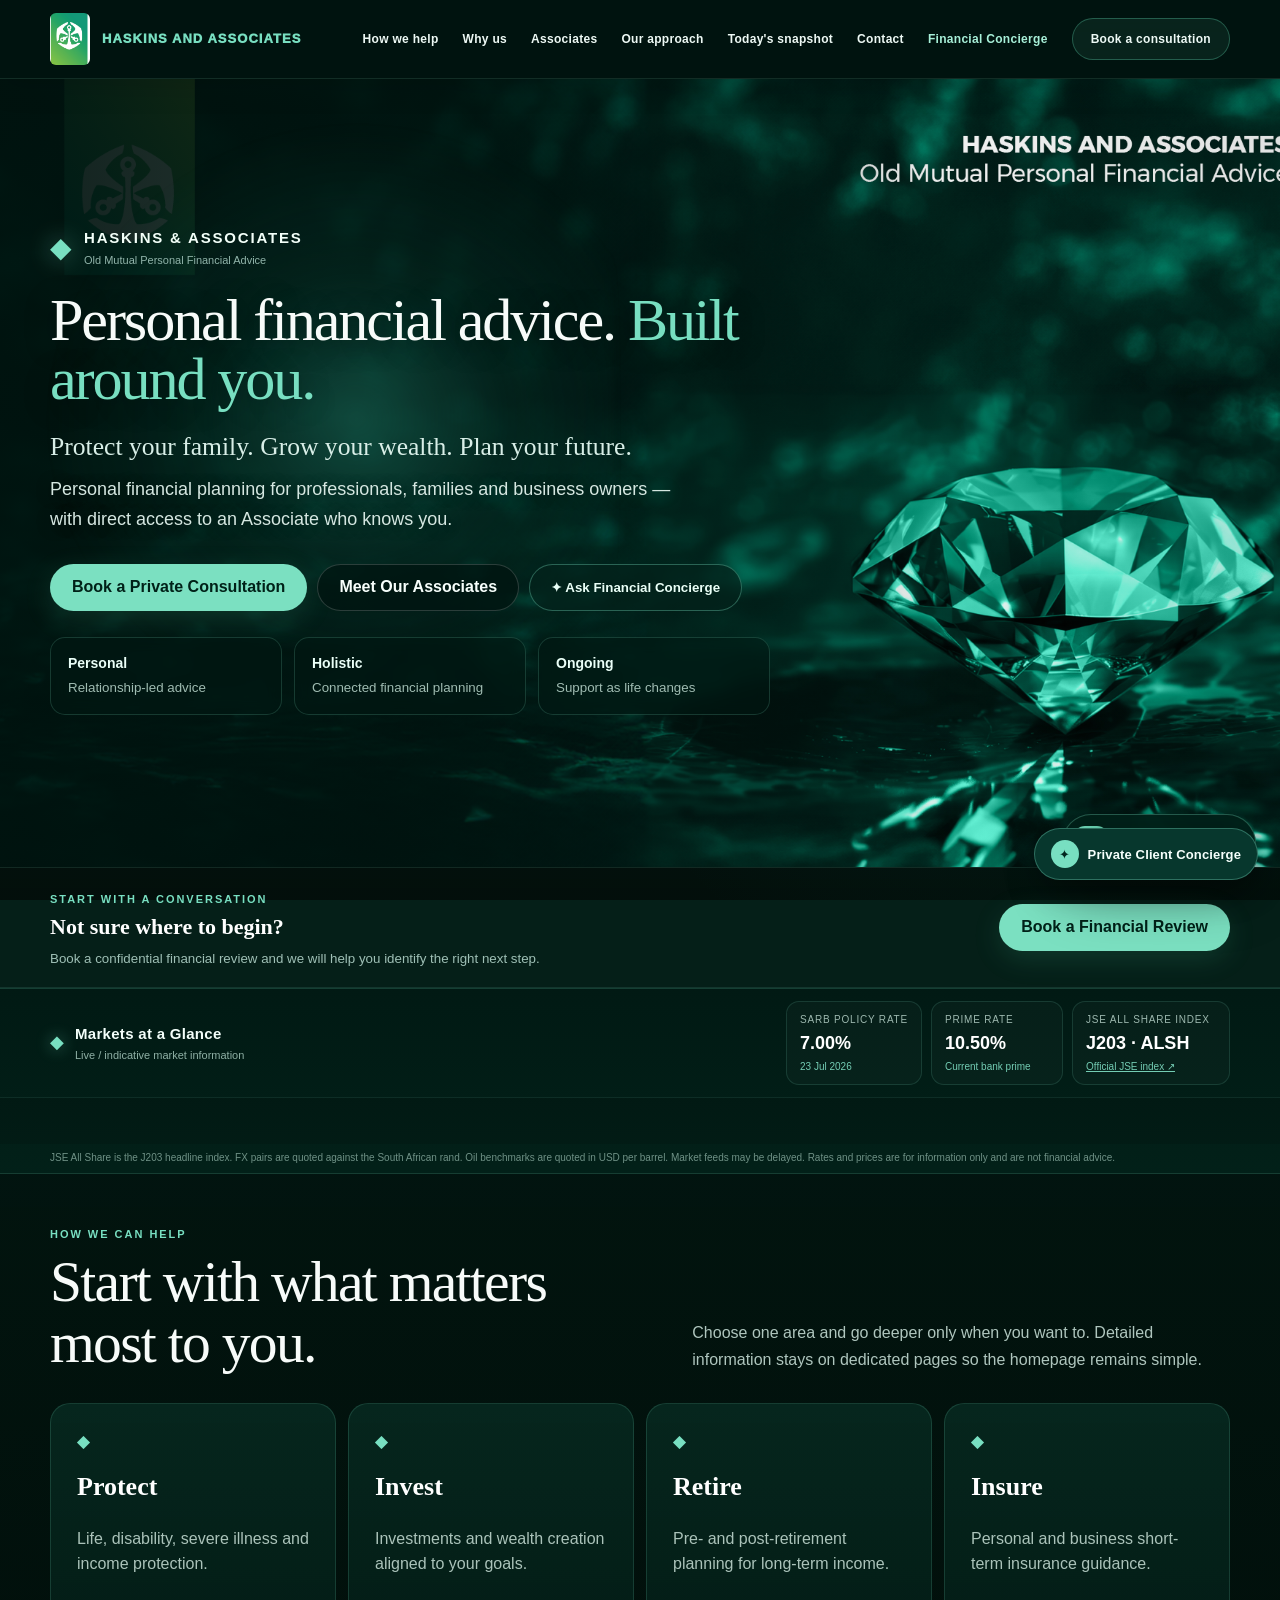
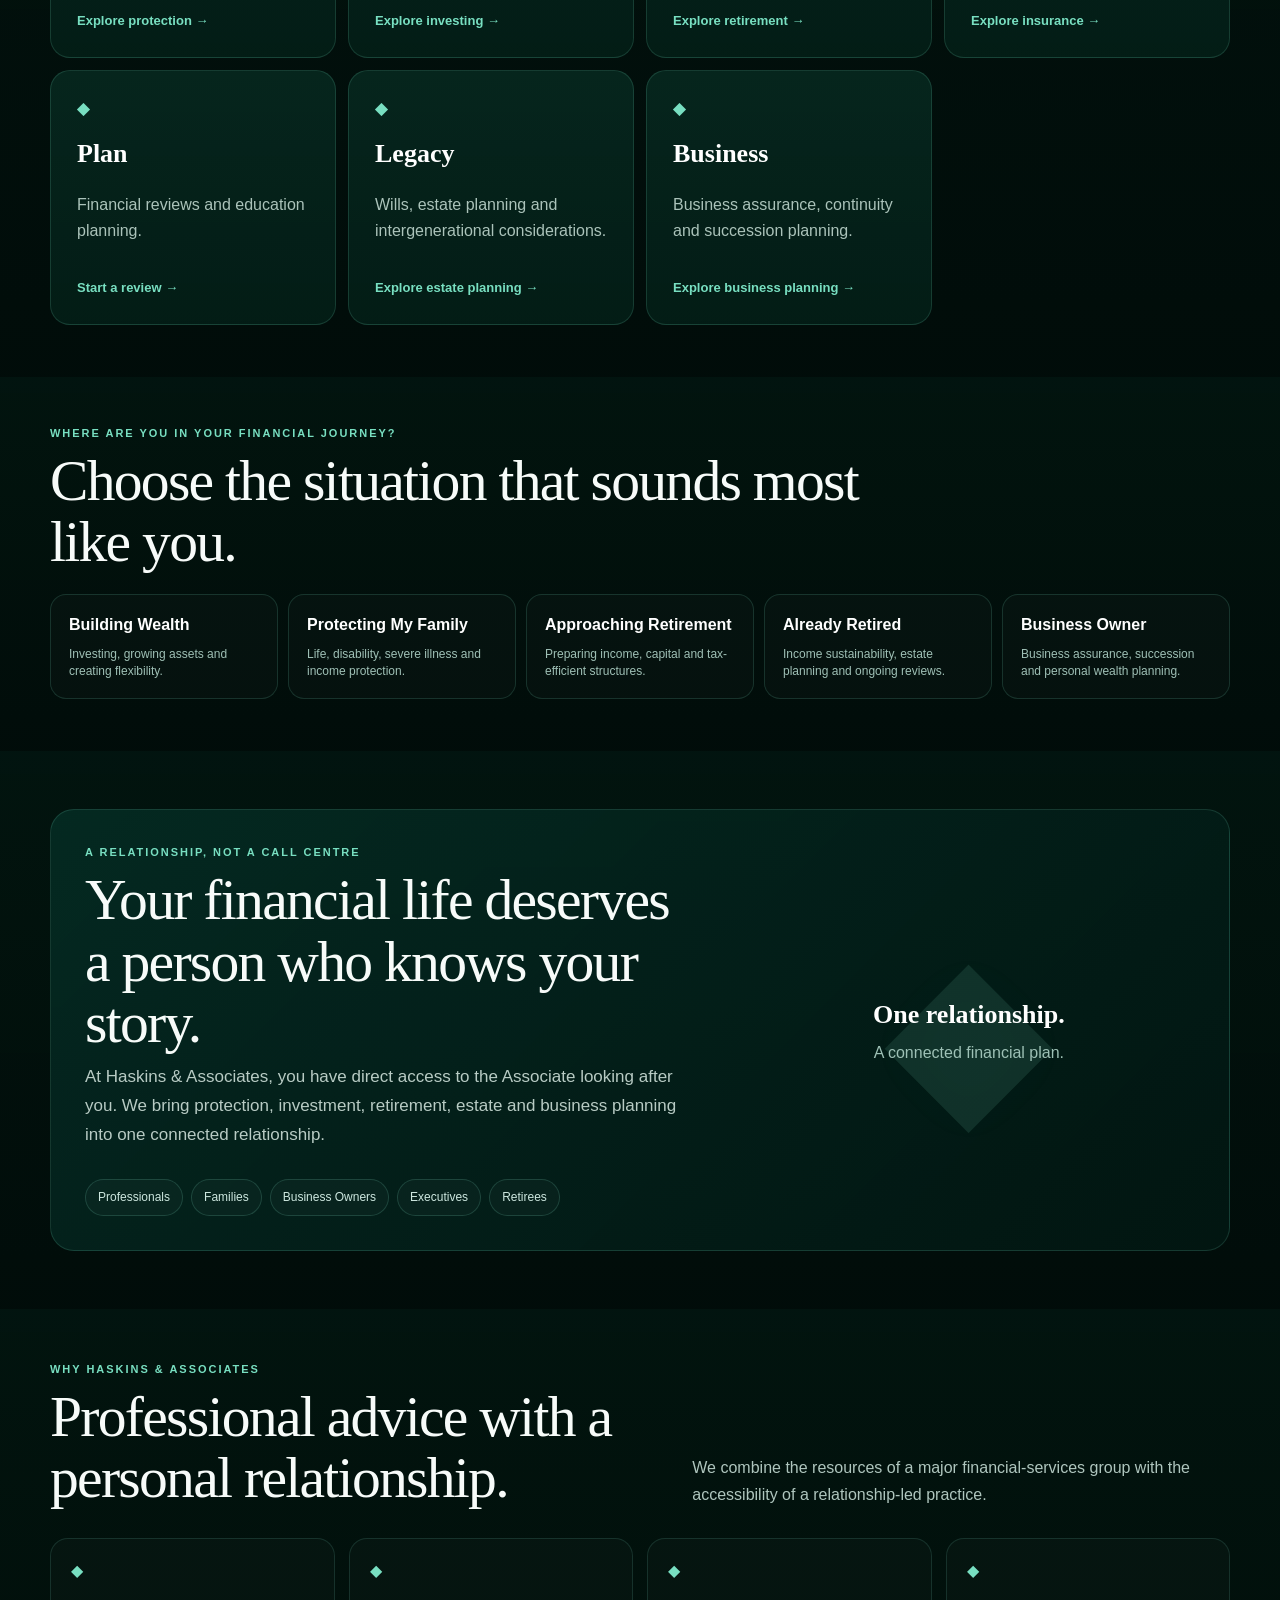
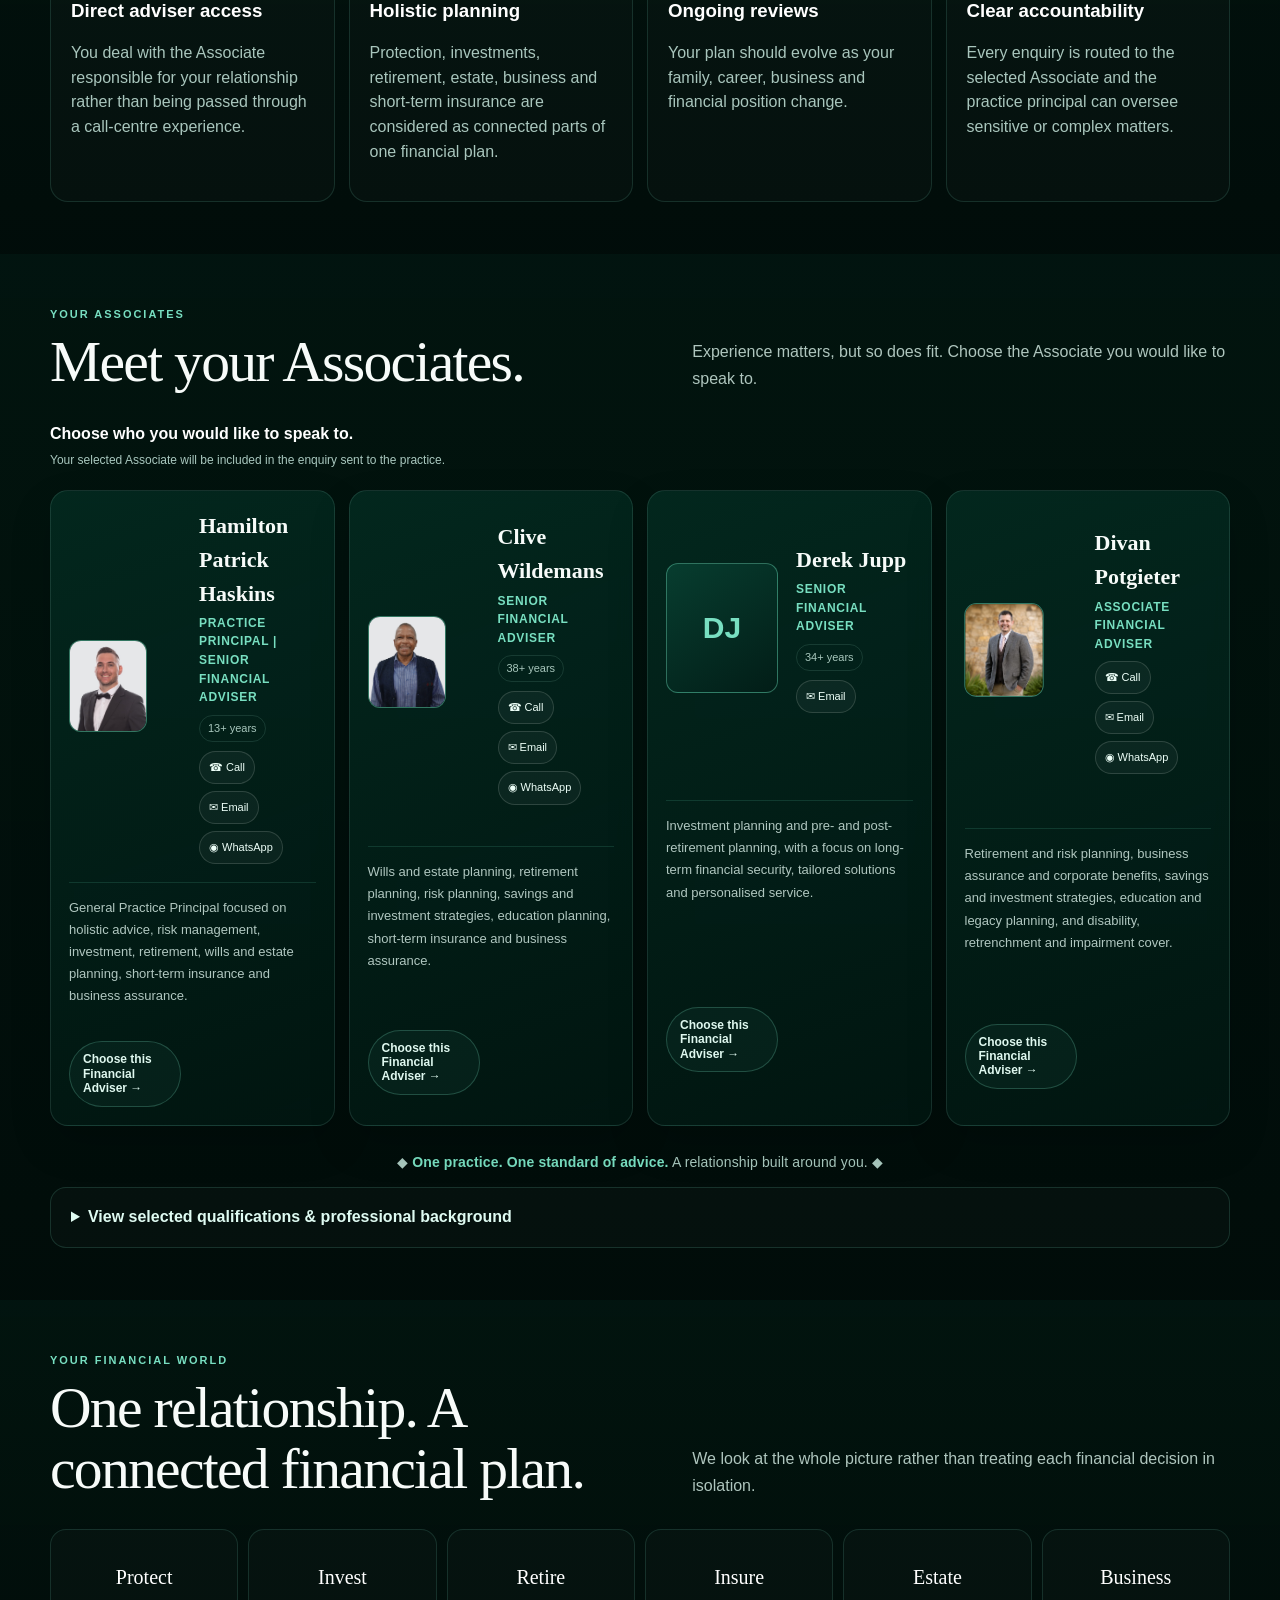
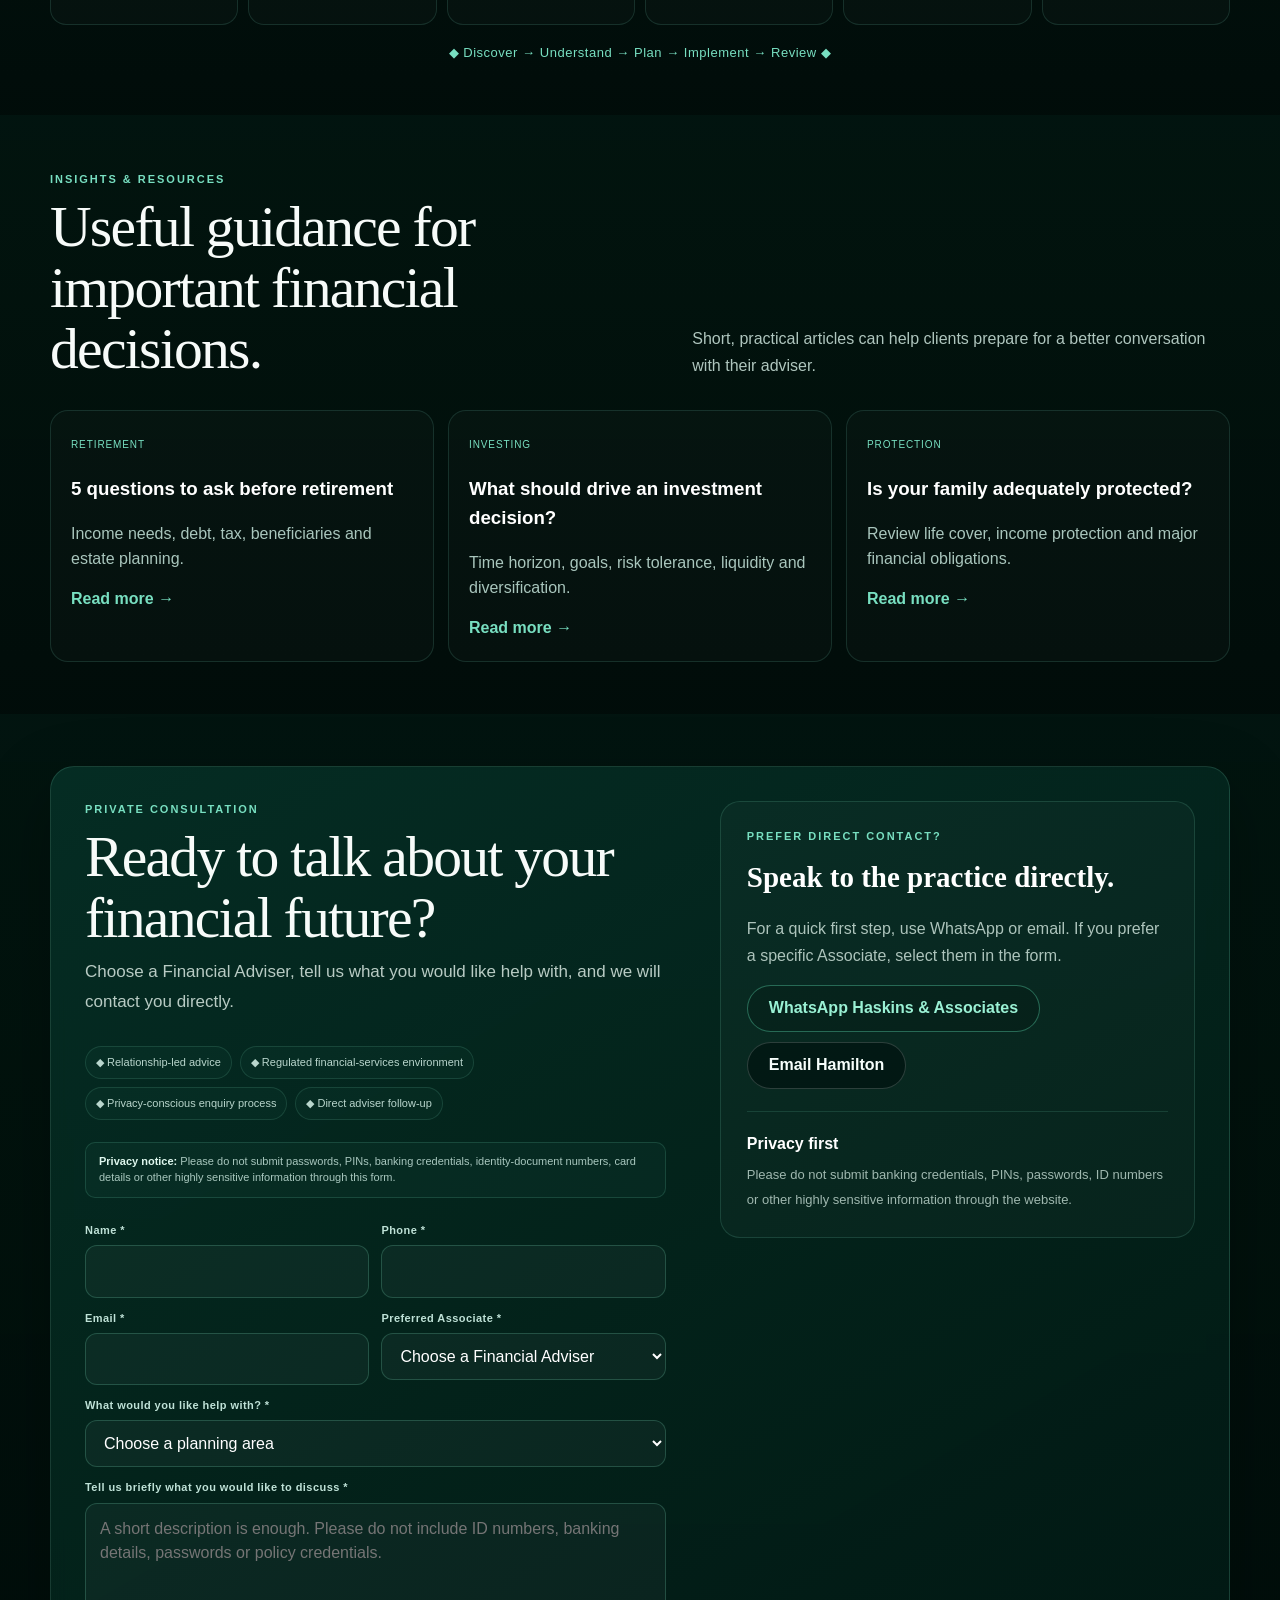
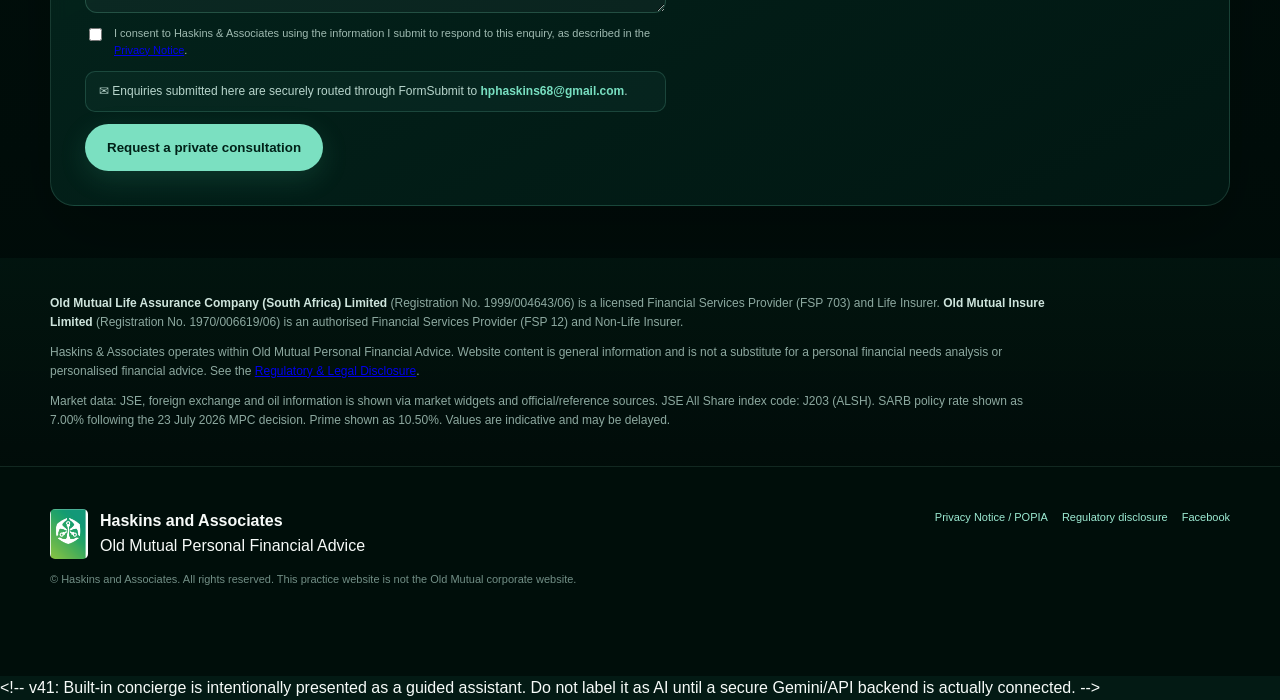
==== commit 4689773d: "Add files via upload" ====
--- a/index.html
+++ b/index.html
@@ -636,9 +636,7 @@
 </div>
 </section><section class="section contact-premium" id="contact"><div class="wrap"><div class="contact-panel"><div class="contact-panel-grid"><div>
 <div class="section-kicker">Private consultation</div><h2>Ready to talk about your financial future?</h2>
-<p class="lead">Choose an Associate, tell us what you would like help with, and we will contact you directly.</p>
-
-&lt;!-- FormSubmit: first live submission triggers one-time activation email to hphaskins68@gmail.com --&gt;
+<p class="lead">Choose a Financial Adviser, tell us what you would like help with, and we will contact you directly.</p>
 <div class="trust-strip">
 <span>◆ Relationship-led advice</span>
 <span>◆ Regulated financial-services environment</span>
@@ -662,7 +660,7 @@
 <div class="field"><label for="phone">Phone *</label><input autocomplete="tel" id="phone" inputmode="tel" maxlength="30" name="Telephone" required=""/></div>
 <div class="field"><label for="email">Email *</label><input autocomplete="email" id="email" maxlength="150" name="email" required="" type="email"/></div>
 <div class="field"><label for="associate">Preferred Associate *</label><select id="associate" name="Preferred Associate" required="">
-<option value="">Choose an Associate</option><option>Hamilton Patrick Haskins</option><option>Clive Wildemans</option><option>Divan Potgieter</option><option>Derek Jupp</option></select></div>
+<option value="">Choose a Financial Adviser</option><option>Hamilton Patrick Haskins</option><option>Clive Wildemans</option><option>Divan Potgieter</option><option>Derek Jupp</option></select></div>
 <div class="field full"><label for="interest">What would you like help with? *</label><select id="interest" name="Planning Area" required="">
 <option value="">Choose a planning area</option><option>Investment &amp; Wealth Planning</option><option>Retirement Planning</option><option>Risk Planning</option><option>Wills &amp; Estate Planning</option><option>Business Assurance</option><option>Educational Planning</option><option>Short-Term Insurance</option><option>Financial Review</option></select></div>
 <div class="field full"><label for="message">Tell us briefly what you would like to discuss *</label><textarea id="message" maxlength="1500" name="Client Message" placeholder="A short description is enough. Please do not include ID numbers, banking details, passwords or policy credentials." required=""></textarea></div>
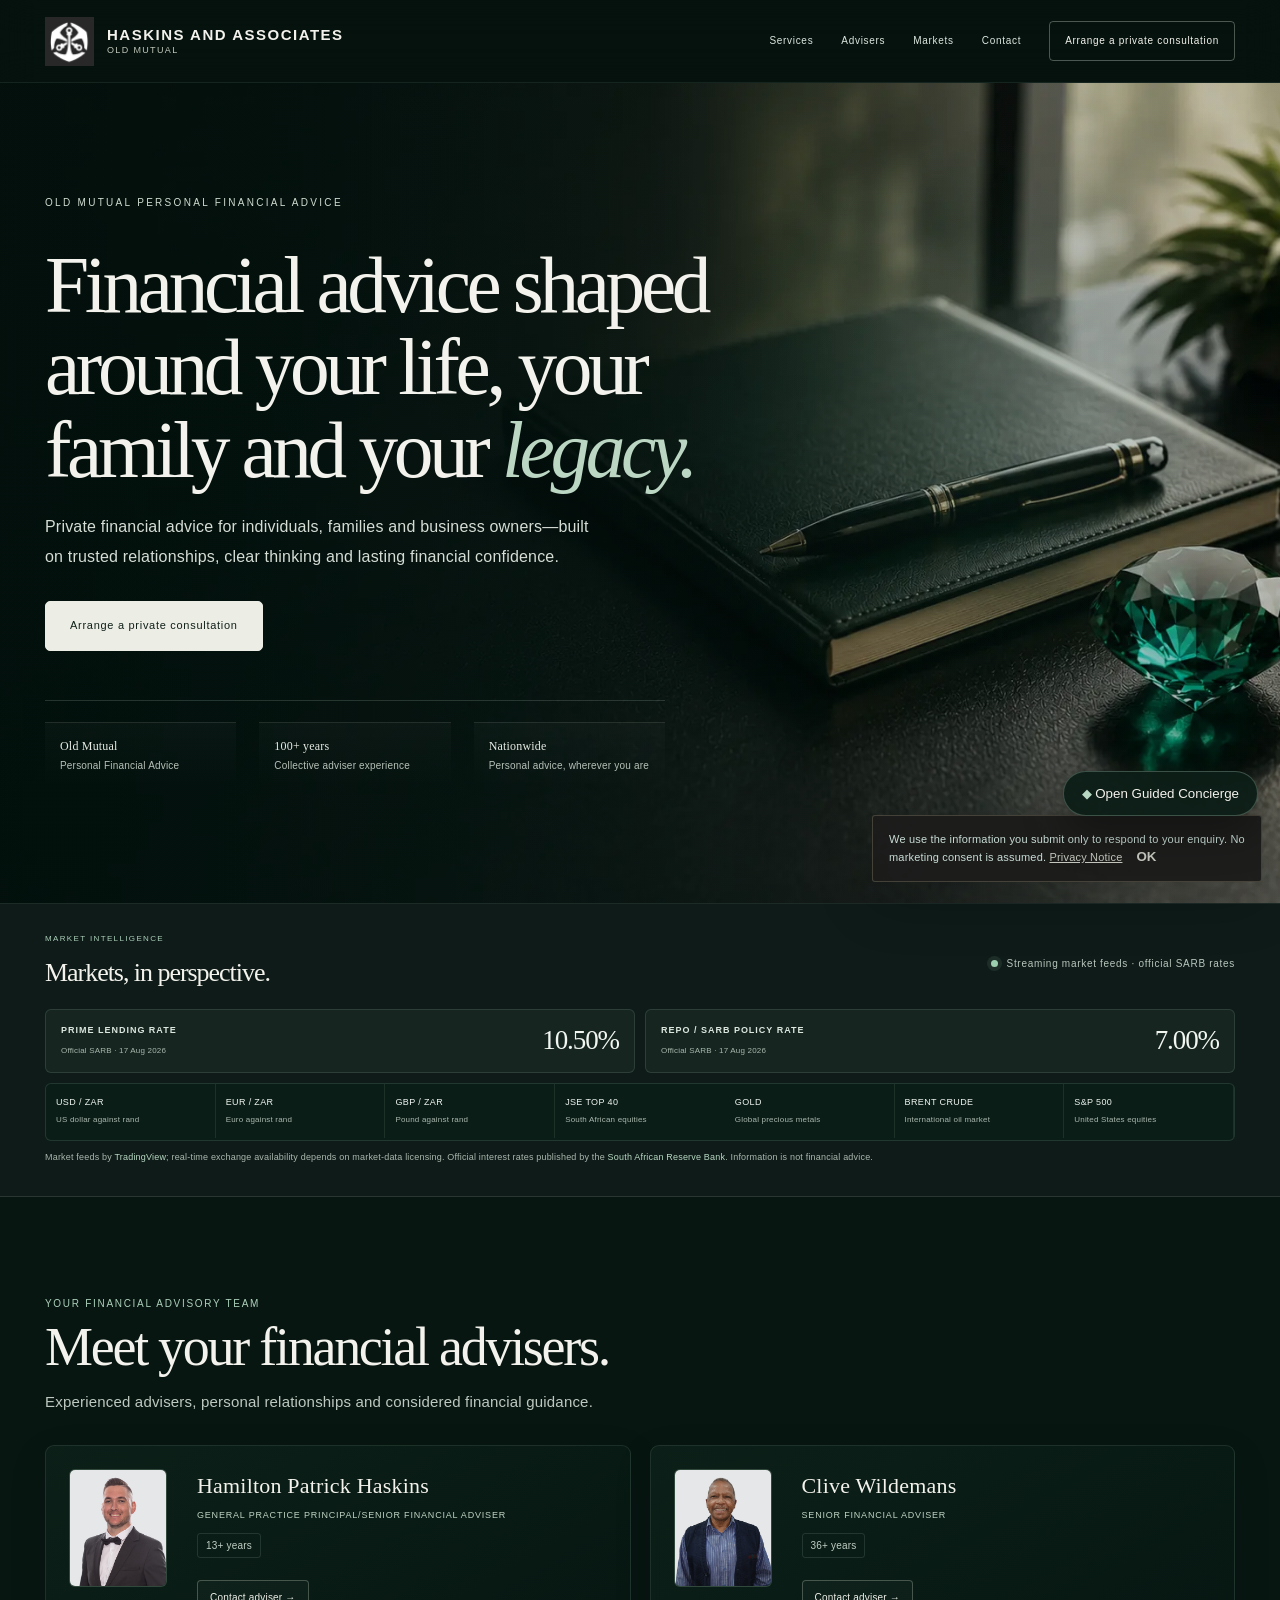
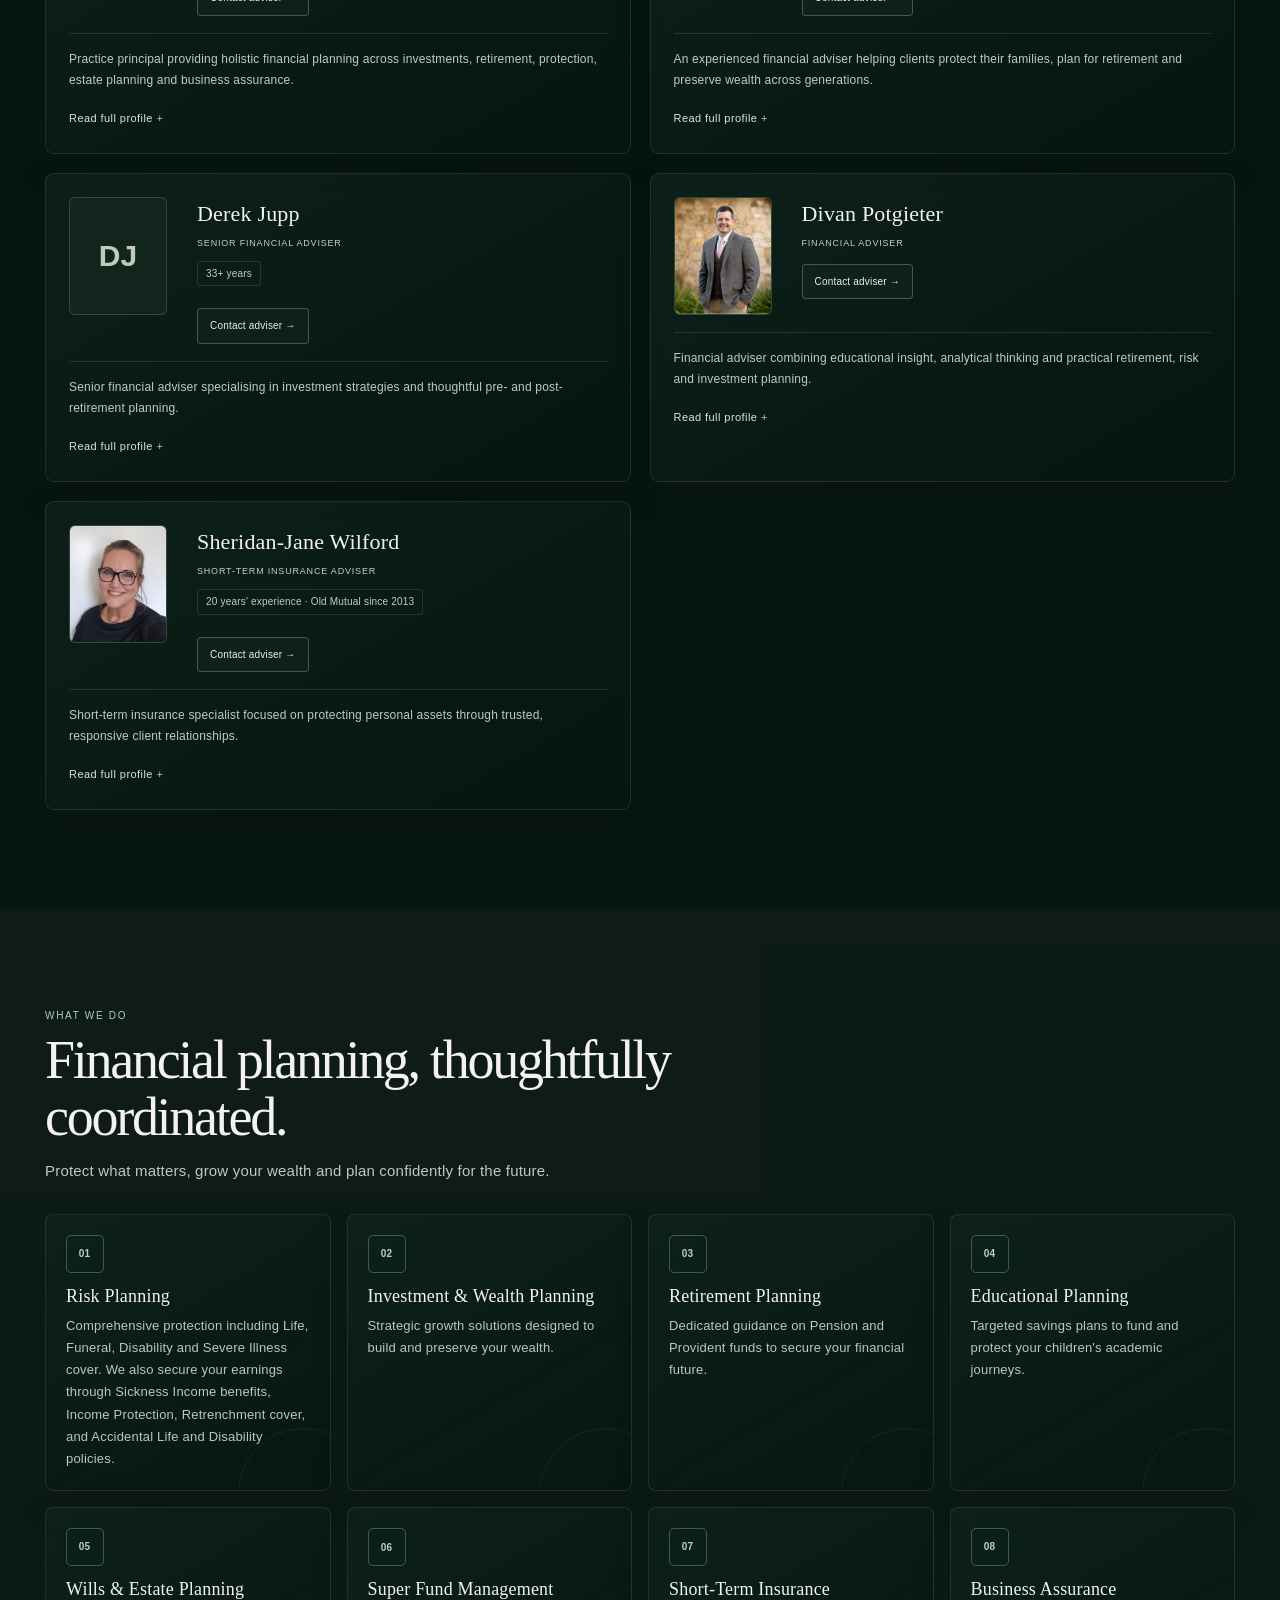
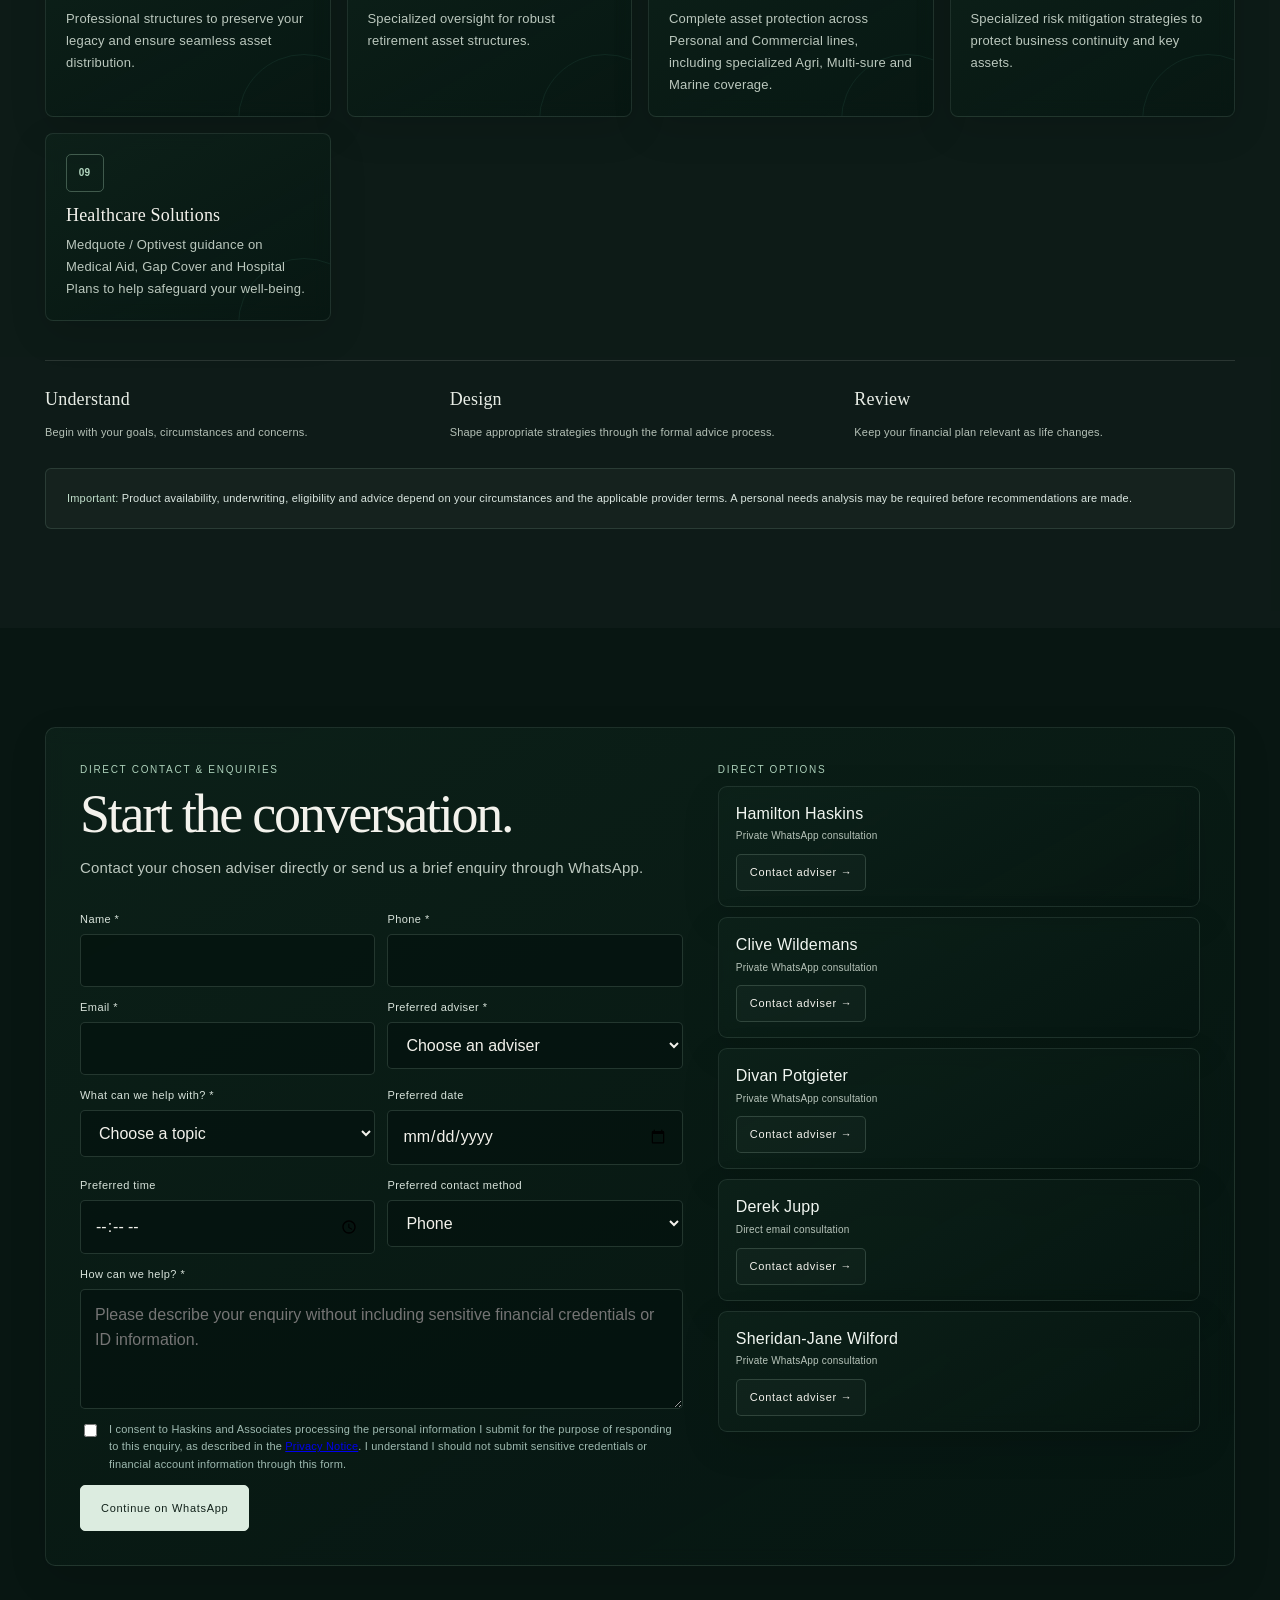
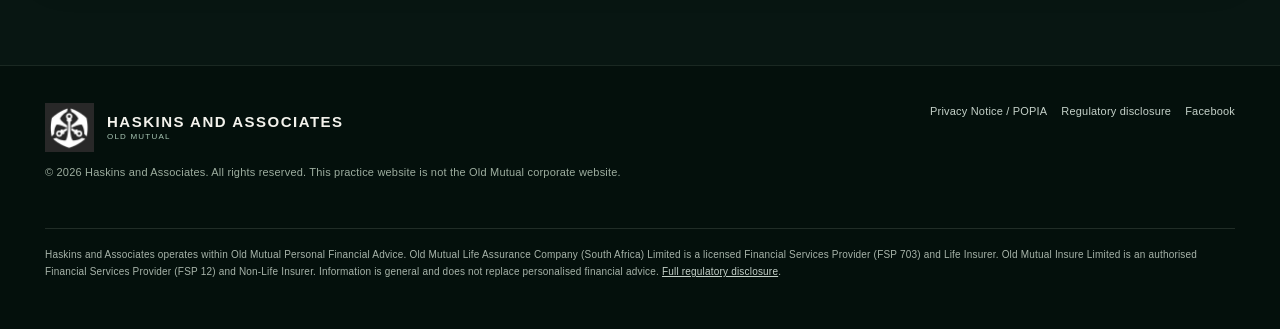
==== commit e4ea91ef: "Add files via upload" ====
--- a/index.html
+++ b/index.html
@@ -1,23 +1,22 @@
-<!DOCTYPE html>
-
+<!doctype html>
 <html lang="en-ZA">
-<head><meta content="strict-origin-when-cross-origin" name="referrer"/><meta content="default-src 'self'; base-uri 'self'; object-src 'none'; frame-ancestors 'self'; form-action 'self' https://formsubmit.co; script-src 'self' 'unsafe-inline' https://s3.tradingview.com; style-src 'self' 'unsafe-inline'; img-src 'self' data: https:; font-src 'self' data:; connect-src 'self' https://formsubmit.co https://*.tradingview.com; frame-src 'self' https://*.tradingview.com; media-src 'self'; worker-src 'self' blob:; upgrade-insecure-requests" http-equiv="Content-Security-Policy"/>
-<meta charset="utf-8"/>
-<meta content="width=device-width,initial-scale=1" name="viewport"/>
-<meta content="#041914" name="theme-color"/>
-<meta content="Haskins &amp; Associates provides personal, relationship-led financial planning for professionals, families and business owners across protection, investments, retirement, estate, business and short-term insurance." name="description"/>
-<meta content="Haskins and Associates, Old Mutual Personal Financial Advice, financial associate, financial planning, retirement planning, risk planning, investments, estate planning, South Africa" name="keywords"/>
-<meta content="Haskins and Associates" name="author"/>
-<meta content="website" property="og:type"/>
-<meta content="Haskins &amp; Associates | Private Financial Planning" property="og:title"/>
-<meta content="Personal, relationship-led financial planning with direct access to your chosen Associate." property="og:description"/>
-<meta content="Haskins and Associates" property="og:site_name"/>
-<link href="[data-uri]" rel="icon" type="image/png"/>
-<title>Haskins &amp; Associates | Personal Financial Advice</title>
-<link href="https://hhaskins01.github.io/haskins-and-associates/" rel="canonical"/>
+<head>
+<meta charset="utf-8">
+<meta name="viewport" content="width=device-width,initial-scale=1">
+<meta name="theme-color" content="#151515">
+<meta name="description" content="Haskins and Associates — Old Mutual Personal Financial Advice. Meet Hamilton, Clive, Divan, Derek or Sheridan-Jane and connect directly with the associate you choose.">
+<meta name="keywords" content="Haskins and Associates, Old Mutual Personal Financial Advice, financial associate, financial planning, retirement planning, risk planning, investments, estate planning, South Africa">
+<meta name="author" content="Haskins and Associates">
+<meta property="og:type" content="website">
+<meta property="og:title" content="Haskins and Associates | Personal Financial Advice">
+<meta property="og:description" content="Personal financial advice with direct access to your chosen associate.">
+<meta property="og:image" content="[data-uri]">
+<meta property="og:site_name" content="Haskins and Associates">
+<link rel="icon" href="[data-uri]" type="image/jpeg">
+<title>Haskins and Associates | Old Mutual Personal Financial Advice</title>
 <style>
 :root{--bg:#03120f;--bg2:#06231b;--panel:rgba(3,28,22,.82);--panel2:rgba(1,17,13,.88);--mint:#64e0bd;--emerald:#13a982;--lime:#7bd34c;--white:#f5fffb;--muted:#bfd2cc;--gold:#8debcf;--line:rgba(100,224,189,.28);--shadow:0 25px 75px rgba(0,0,0,.48)}
-*{box-sizing:border-box}html{scroll-behavior:smooth}body{margin:0;color:var(--white);font-family:Inter,Segoe UI,Arial,sans-serif;background:#02130e url('website-background.png') center center/cover fixed no-repeat;line-height:1.55}body:before{content:"";position:fixed;inset:0;z-index:-1;background:linear-gradient(180deg,rgba(0,15,12,.10),rgba(0,14,10,.42) 46%,rgba(0,7,5,.82) 100%);pointer-events:none}body:after{content:"";position:fixed;inset:0;z-index:-1;pointer-events:none;background:radial-gradient(circle at 80% 65%,rgba(67,255,213,.24) 0,rgba(52,230,193,.12) 11%,rgba(15,104,83,.035) 24%,transparent 38%),radial-gradient(circle at 80% 69%,rgba(255,255,255,.10) 0,transparent 12%);mix-blend-mode:screen}.wrap{width:min(1180px,calc(100% - 32px));margin:auto}.nav{position:sticky;top:0;z-index:100;background:rgba(1,13,10,.86);backdrop-filter:blur(16px);border-bottom:1px solid var(--line)}.navin{min-height:74px;display:flex;align-items:center;justify-content:space-between;gap:20px}.brand{display:flex;align-items:center;gap:12px;color:var(--white);text-decoration:none;font-weight:950;letter-spacing:.055em}.brand img{width:40px;height:52px;object-fit:cover;border-radius:6px}.brand span{color:var(--mint)}.navlinks{display:flex;gap:20px;align-items:center}.navlinks a{color:#edf9f5;text-decoration:none;font-size:13px;font-weight:800}.navlinks a:hover{color:var(--mint)}.nav-cta{padding:10px 14px;border:1px solid var(--line);border-radius:9px;background:rgba(81,211,173,.08)}
+*{box-sizing:border-box}html{scroll-behavior:smooth}body{margin:0;color:var(--white);font-family:Inter,Segoe UI,Arial,sans-serif;background:#02130e url('[data-uri]') center top/cover fixed no-repeat;line-height:1.55}body:before{content:"";position:fixed;inset:0;z-index:-1;background:linear-gradient(180deg,rgba(0,15,12,.22),rgba(0,14,10,.64) 42%,rgba(0,7,5,.93) 100%);pointer-events:none}.wrap{width:min(1180px,calc(100% - 32px));margin:auto}.nav{position:sticky;top:0;z-index:100;background:rgba(1,13,10,.86);backdrop-filter:blur(16px);border-bottom:1px solid var(--line)}.navin{min-height:74px;display:flex;align-items:center;justify-content:space-between;gap:20px}.brand{display:flex;align-items:center;gap:12px;color:var(--white);text-decoration:none;font-weight:950;letter-spacing:.055em}.brand img{width:40px;height:52px;object-fit:cover;border-radius:6px}.brand span{color:var(--mint)}.navlinks{display:flex;gap:20px;align-items:center}.navlinks a{color:#edf9f5;text-decoration:none;font-size:13px;font-weight:800}.navlinks a:hover{color:var(--mint)}.nav-cta{padding:10px 14px;border:1px solid var(--line);border-radius:9px;background:rgba(81,211,173,.08)}
 .hero{min-height:calc(100vh - 74px);display:flex;align-items:center;padding:90px 0 105px}.hero-grid{display:grid;grid-template-columns:1.15fr .85fr;gap:48px;align-items:center}.eyebrow{display:inline-flex;padding:7px 12px;border:1px solid var(--line);border-radius:999px;color:#8debcf;background:rgba(4,39,30,.62);font-size:11px;font-weight:900;letter-spacing:.15em;text-transform:uppercase}.hero h1{font-size:clamp(45px,6.3vw,80px);line-height:.97;margin:20px 0 18px;letter-spacing:-.045em}.hero h1 em{font-style:normal;color:var(--mint)}.hero .lead{font-size:18px;max-width:750px}.lead{color:var(--muted);max-width:820px;margin:0 0 30px}.actions{display:flex;gap:10px;flex-wrap:wrap}.btn{display:inline-flex;align-items:center;justify-content:center;min-height:47px;padding:0 17px;border-radius:9px;text-decoration:none;font-weight:900;border:1px solid rgba(255,255,255,.17);color:#f7fffc;background:rgba(1,20,16,.75);transition:.18s;cursor:pointer}.btn:hover{transform:translateY(-2px);border-color:var(--mint)}.btn.primary{background:linear-gradient(135deg,#58ddb5,#69cf47);color:#03130e;border-color:transparent}.btn.whatsapp{border-color:rgba(94,224,180,.38);color:#9af1d4}.btn.facebook{border-color:rgba(120,170,255,.32)}
 .hero-panel{padding:29px;border-radius:25px;background:linear-gradient(145deg,rgba(3,33,26,.9),rgba(1,13,10,.72));border:1px solid var(--line);box-shadow:var(--shadow)}.hero-panel h2{margin:0 0 7px;font-size:23px}.hero-panel p{font-size:14px;color:var(--muted);margin:0 0 20px}.stats{display:grid;grid-template-columns:repeat(3,1fr);gap:10px}.stat{padding:14px;border:1px solid rgba(120,229,194,.2);border-radius:13px;background:rgba(255,255,255,.035)}.stat strong{display:block;color:var(--mint);font-size:25px}.stat span{font-size:11px;color:#aec5be}.trustline{display:flex;gap:10px;flex-wrap:wrap;margin-top:20px}.trustline span{font-size:11px;color:#c9ddd7;border:1px solid rgba(100,224,189,.18);padding:6px 9px;border-radius:999px;background:rgba(0,0,0,.14)}
 .section{padding:90px 0}.section.alt{background:linear-gradient(180deg,rgba(2,18,14,.25),rgba(1,10,8,.62))}.section h2{font-size:clamp(31px,4vw,49px);margin:0 0 9px;letter-spacing:-.03em}.section-kicker{color:var(--mint);font-size:11px;font-weight:900;letter-spacing:.16em;text-transform:uppercase;margin-bottom:8px}.team-grid{display:grid;grid-template-columns:repeat(2,minmax(0,1fr));gap:20px}.card{overflow:hidden;padding:20px;display:grid;grid-template-columns:112px 1fr;gap:18px;align-items:center;border:1px solid var(--line);border-radius:21px;background:linear-gradient(145deg,rgba(3,33,26,.9),rgba(1,15,12,.82));box-shadow:0 16px 45px rgba(0,0,0,.3)}.card:hover{border-color:rgba(100,224,189,.55);transform:translateY(-2px);transition:.18s}.portrait{width:112px;height:130px;border-radius:15px;object-fit:cover;object-position:center top;background:#0a2b22;border:1px solid rgba(112,230,193,.4)}.placeholder{width:112px;height:130px;border-radius:15px;display:grid;place-items:center;background:linear-gradient(145deg,#073d2f,#021d17);border:1px solid rgba(112,230,193,.4);color:var(--mint);font-size:30px;font-weight:900}.card h3{margin:0;font-size:21px}.role{color:#80e3bd;font-weight:900;font-size:11px;letter-spacing:.08em;text-transform:uppercase;margin:3px 0 8px}.tenure{display:inline-block;font-size:11px;color:#d8f7ed;background:rgba(80,213,170,.12);border:1px solid rgba(80,213,170,.25);border-radius:999px;padding:4px 8px;margin-bottom:9px}.contact{display:flex;flex-wrap:wrap;gap:7px}.contact a{font-size:11px;color:#edfff8;text-decoration:none;border:1px solid rgba(255,255,255,.14);padding:7px 9px;border-radius:7px;background:rgba(255,255,255,.04)}.contact a:hover{border-color:var(--mint);color:var(--mint)}.bio{grid-column:1/-1;color:#b0c7c0;font-size:13px;border-top:1px solid rgba(100,225,190,.14);padding-top:14px}.photo-note{font-size:10px;color:#86a59c;margin-top:7px}
@@ -77,964 +76,982 @@
 .footer{padding-bottom:88px}
 @media(max-width:980px){.menu-toggle{display:block}.navlinks{display:none;position:absolute;left:16px;right:16px;top:70px;padding:14px;background:rgba(1,17,13,.98);border:1px solid var(--line);border-radius:14px;box-shadow:var(--shadow);flex-direction:column;align-items:stretch;gap:2px}.navlinks.open{display:flex}.navlinks a{display:block!important;padding:11px 10px}.nav-cta{text-align:center;margin-top:6px}.experience-grid{grid-template-columns:1fr}.hero-proof{grid-template-columns:1fr}}
 @media(max-width:620px){.hero{min-height:auto}.hero h1{font-size:43px}.hero-proof{margin-top:22px}.premium-panel{padding:24px}.hero-choices{grid-template-columns:1fr}.service{min-height:auto}.card{grid-template-columns:90px 1fr;padding:16px}.portrait,.placeholder{width:90px;height:108px}.bio{font-size:12px}.section{padding:72px 0}}
-
-/* v12 Financial Concierge + executive polish */
-.ai-hero-open{background:rgba(3,35,28,.70);border-color:rgba(120,225,192,.34);color:#eafff7}.ai-hero-open:hover{background:rgba(9,62,49,.78)}.ai-spark{color:var(--mint);margin-right:7px}.ai-nav-open{color:#a7f0d9!important}
-.ai-fab{display:flex!important;align-items:center!important;gap:10px!important;right:24px!important;bottom:28px!important;padding:11px 15px 11px 11px!important;border-radius:16px!important;background:linear-gradient(145deg,rgba(4,46,36,.97),rgba(1,24,19,.98))!important;border:1px solid rgba(124,229,197,.30)!important;box-shadow:0 22px 55px rgba(0,0,0,.42)!important;backdrop-filter:blur(18px)}.ai-fab-mark{width:34px;height:34px;border-radius:11px;display:grid;place-items:center;background:linear-gradient(135deg,#79e0c1,#49b995);color:#022119!important;font-size:16px}.ai-fab-copy{display:grid;text-align:left;line-height:1.15}.ai-fab-copy b{font-size:12px;color:#f4fffb}.ai-fab-copy small{font-size:9px;color:#8eb2a7;margin-top:3px;font-weight:600}
-.ai-panel{right:24px!important;bottom:98px!important;width:min(445px,calc(100vw - 28px))!important;height:min(690px,calc(100vh - 120px))!important;border-radius:22px!important;background:linear-gradient(160deg,rgba(2,29,23,.995),rgba(0,17,13,.995))!important;border:1px solid rgba(133,229,200,.18)!important;box-shadow:0 35px 100px rgba(0,0,0,.62)!important}.ai-head{padding:18px!important;background:linear-gradient(180deg,rgba(11,54,43,.84),rgba(3,31,25,.72))!important}.ai-head-brand{display:flex;align-items:center;gap:11px}.ai-orb{width:38px;height:38px;display:grid;place-items:center;border-radius:12px;background:linear-gradient(135deg,#74dfbf,#3fa983);color:#022119;font-weight:900}.ai-head b{font-family:Inter,Arial,sans-serif!important;font-size:15px!important}.ai-head small{font-size:10px!important}.status-dot{display:inline-block;width:6px;height:6px;border-radius:50%;background:#68dfb7;box-shadow:0 0 0 4px rgba(104,223,183,.08);margin-right:6px}.ai-context{display:flex;gap:6px;flex-wrap:wrap;padding:10px 16px;border-bottom:1px solid var(--hairline);background:rgba(255,255,255,.015)}.ai-context span{font-size:9px;color:#91b0a6;border:1px solid var(--hairline);border-radius:999px;padding:4px 7px}.ai-chat{padding:17px!important;gap:11px!important}.bubble{line-height:1.55!important;font-size:12.5px!important;padding:12px 14px!important}.bubble.bot{background:rgba(105,221,186,.07)!important;border-color:rgba(105,221,186,.15)!important}.bubble.user{background:#79dfbf!important;color:#052017!important}.bubble strong{font-weight:850}.typing{display:flex;gap:4px;align-items:center;padding:3px}.typing i{width:5px;height:5px;background:#7adebe;border-radius:50%;animation:aiBounce 1s infinite ease-in-out}.typing i:nth-child(2){animation-delay:.12s}.typing i:nth-child(3){animation-delay:.24s}@keyframes aiBounce{0%,60%,100%{transform:translateY(0);opacity:.45}30%{transform:translateY(-4px);opacity:1}}.typing-bubble{width:55px}.ai-quick{padding:0 16px 11px!important}.ai-quick button{font-size:10px!important;padding:7px 9px!important;background:rgba(255,255,255,.02)!important}.ai-actions{display:flex;gap:7px;flex-wrap:wrap;padding:0 2px 6px}.ai-actions a{font-size:10px;text-decoration:none;color:#dcfff3;border:1px solid rgba(122,224,193,.24);background:rgba(122,224,193,.055);padding:8px 10px;border-radius:999px}.ai-actions a:first-child{background:#77dfbf;color:#032018;border-color:#77dfbf;font-weight:850}.ai-input{padding:11px 13px!important;background:rgba(0,10,8,.70)}.ai-input input{min-height:43px}.ai-input button{padding:0 16px!important}.ai-disclaimer{line-height:1.45;padding:0 16px 13px!important;color:#78978d!important}
-/* Executive detail and motion */
-.card,.service,.help-card,.why-card,.article,.faq details,.contact-panel,.premium-panel{transition:transform .25s ease,border-color .25s ease,box-shadow .25s ease}.card:hover,.service:hover,.help-card:hover,.why-card:hover{transform:translateY(-4px);border-color:rgba(123,224,193,.35);box-shadow:0 20px 55px rgba(0,0,0,.22)}.navlinks a{position:relative}.navlinks a:not(.nav-cta):after{content:"";position:absolute;left:0;right:100%;bottom:-8px;height:1px;background:var(--mint);transition:right .22s}.navlinks a:not(.nav-cta):hover:after{right:0}.section{scroll-margin-top:92px}.reveal-ready{opacity:0;transform:translateY(14px);transition:opacity .55s ease,transform .55s ease}.reveal-ready.is-visible{opacity:1;transform:none}
-@media(max-width:700px){.ai-fab{right:12px!important;bottom:16px!important}.ai-fab-copy small{display:none}.ai-panel{right:8px!important;bottom:76px!important;height:min(680px,calc(100vh - 92px))!important}.ai-context{display:none}.ai-nav-open{display:none!important}}
-
-
-/* v16 trust + diamond enhancements */
-.story-grid,.credentials-grid{display:grid;grid-template-columns:1.05fr .95fr;gap:26px;align-items:start}.story-card,.credential-card,.diamond-facet{border:1px solid rgba(123,224,193,.20);background:linear-gradient(155deg,rgba(4,43,34,.78),rgba(2,22,18,.80));border-radius:20px;padding:26px}.story-card h3,.credential-card h3,.diamond-facet h3{font-family:Georgia,serif;margin:0 0 9px;font-size:22px}.story-card p,.credential-card p,.diamond-facet p{color:#afc6bf;line-height:1.7}.trust-points{display:grid;gap:11px;margin-top:18px}.trust-point{padding:13px 15px;border-left:2px solid var(--mint);background:rgba(255,255,255,.025);border-radius:0 12px 12px 0}.diamond-process{display:grid;grid-template-columns:repeat(3,1fr);gap:14px;counter-reset:facet}.diamond-facet{position:relative;min-height:205px}.diamond-facet:before{counter-increment:facet;content:'FACET ' counter(facet);display:block;color:var(--mint);font-size:10px;font-weight:900;letter-spacing:.18em;margin-bottom:18px}.diamond-facet:after{content:'◆';position:absolute;right:18px;top:14px;color:rgba(123,224,193,.25);font-size:24px}.credentials-grid{grid-template-columns:repeat(4,1fr)}.credential-card ul{padding-left:18px;color:#afc6bf;line-height:1.7}.credential-card strong{color:#e9fff8}.proof-note{margin-top:18px;color:#8fa9a0;font-size:12px}.testimonial-placeholder{border:1px dashed rgba(123,224,193,.35);border-radius:18px;padding:24px;color:#9fb9b0;background:rgba(3,30,23,.5)}
-@media(max-width:900px){.story-grid,.credentials-grid,.diamond-process{grid-template-columns:1fr 1fr}}@media(max-width:620px){.story-grid,.credentials-grid,.diamond-process{grid-template-columns:1fr}}
-
-.weather-strip{padding:18px 0 22px;border-top:1px solid rgba(109,226,190,.16);background:rgba(1,22,16,.72)}
-.weather-head{display:flex;align-items:end;justify-content:space-between;gap:16px;margin-bottom:12px}.weather-head strong{font-size:18px}.weather-head small{color:#91aaa2}
-.weather-grid{display:grid;grid-template-columns:repeat(5,1fr);gap:10px}.weather-card{border:1px solid rgba(109,226,190,.22);background:rgba(5,39,29,.7);border-radius:14px;padding:12px;min-width:0}.weather-card b{display:block;font-size:18px;margin:2px 0}.weather-card span,.weather-card small{display:block;color:#a9c0b8;font-size:12px}.weather-card a{color:#6de2be;text-decoration:none;font-size:11px}.weather-status{white-space:nowrap;overflow:hidden;text-overflow:ellipsis}
-@media(max-width:900px){.weather-grid{grid-template-columns:repeat(2,1fr)}}@media(max-width:520px){.weather-grid{grid-template-columns:1fr}.weather-head{align-items:start;flex-direction:column}}
 </style>
-<script type="application/ld+json">{"@context": "https://schema.org", "@type": "FinancialService", "name": "Haskins and Associates", "description": "Personal financial planning for professionals, families and business owners, including wealth, retirement, risk, estate and business planning.", "url": "https://hhaskins01.github.io/haskins-and-associates/", "sameAs": ["https://www.facebook.com/HaskinsAndAssociates/"], "telephone": "+27 79 492 0446", "email": "hphaskins68@gmail.com", "areaServed": ["Cape Town", "Western Cape", "South Africa"]}</script>
-<style>
-/* v8 professional refinement */
-:root{--ink:#001a14;--surface:#03231b;--surface2:#052d23;--mint:#78dfc1;--muted:#b8cbc4;--line:rgba(135,226,198,.16);--hairline:rgba(164,232,211,.13);--white:#f7fbf9}
-body{background:#001a14;color:var(--white)}
-.nav{background:rgba(0,20,15,.94);backdrop-filter:blur(18px);border-bottom:1px solid rgba(150,230,204,.12)}
-.brand span{letter-spacing:.08em}.navlinks a{font-weight:700}.nav-cta{border-radius:999px!important;padding-left:18px!important;padding-right:18px!important}
-.conversion-strip{background:rgba(1,27,21,.92);border-bottom:1px solid rgba(140,226,199,.10)}
-.conversion-strip .wrap{justify-content:center;gap:54px}.conversion-strip span{letter-spacing:.01em}
-.hero{min-height:780px;background-position:center;background-size:cover}.hero:before{content:"";position:absolute;inset:0;background:linear-gradient(90deg,rgba(0,21,16,.96) 0%,rgba(0,25,19,.82) 48%,rgba(0,25,19,.28) 100%);pointer-events:none}.hero-grid{position:relative;z-index:2}.hero h1{font-size:clamp(52px,6.6vw,88px);max-width:820px;line-height:.98}.hero .lead{max-width:780px;font-size:18px}.premium-panel{background:linear-gradient(160deg,rgba(5,47,37,.82),rgba(0,20,15,.76));border:1px solid rgba(135,226,198,.20);backdrop-filter:blur(10px)}
-.btn{border-radius:999px;padding-left:21px;padding-right:21px}.btn.primary{background:#7be0c1;color:#002118;box-shadow:0 8px 28px rgba(72,196,158,.16)}.btn.primary:hover{background:#90e8ce}.btn.whatsapp{background:rgba(0,0,0,.14)}
-.section{padding:96px 0}.section-kicker{letter-spacing:.18em}.section h2{font-size:clamp(36px,4.5vw,58px);max-width:850px}.lead{font-size:17px;line-height:1.72}
-.team-grid{gap:18px}.card{border-radius:18px;background:linear-gradient(160deg,rgba(3,43,33,.86),rgba(1,23,18,.82));box-shadow:0 18px 42px rgba(0,0,0,.16)}.card h3{font-size:24px}.role{letter-spacing:.06em}.contact a{border-radius:999px}.tenure{border-radius:999px}
-.help-card,.service{border-radius:17px;background:linear-gradient(160deg,rgba(4,43,34,.76),rgba(2,24,19,.74));transition:transform .2s,border-color .2s,background .2s}.help-card:hover,.service:hover{transform:translateY(-3px);border-color:rgba(120,223,193,.38);background:linear-gradient(160deg,rgba(6,52,41,.86),rgba(2,28,22,.82))}.service .icon{font-family:Georgia,serif;font-size:14px;opacity:.7}.service h3{font-size:22px}
-.signature-section{background:linear-gradient(180deg,#001a14 0%,#04251d 100%)}.signature-grid{display:grid;grid-template-columns:.9fr 1.1fr;gap:70px;align-items:start}.signature-points{border-top:1px solid var(--line)}.signature-points>div{display:grid;grid-template-columns:52px 1fr;gap:18px;padding:21px 0;border-bottom:1px solid var(--line)}.signature-points span{font-family:Georgia,serif;color:var(--mint);font-size:17px}.signature-points b{font-family:Georgia,serif;font-size:20px;font-weight:500}.signature-points p{margin:6px 0 0;color:var(--muted);font-size:13px;line-height:1.6}.text-link{color:var(--mint);font-weight:800;text-decoration:none}
-.contact-panel{border-radius:24px;background:linear-gradient(150deg,rgba(5,47,37,.92),rgba(1,24,19,.94));box-shadow:0 25px 70px rgba(0,0,0,.28)}.field input,.field select,.field textarea{border-radius:12px;background:rgba(255,255,255,.035)}
-.close-band{padding-top:50px}.close-card{display:flex;align-items:center;justify-content:space-between;gap:35px;padding:42px 46px;border-radius:22px;border:1px solid rgba(135,226,198,.20);background:linear-gradient(120deg,rgba(10,63,49,.85),rgba(2,31,24,.94));box-shadow:0 25px 70px rgba(0,0,0,.24)}.close-card h2{margin:7px 0 12px;font-size:clamp(33px,4vw,50px)}.close-card p{max-width:700px;color:var(--muted)}
-.footer{border-top:1px solid rgba(150,230,204,.12)}
-.ai-fab{border-radius:999px!important;background:rgba(2,32,25,.97)!important;border:1px solid rgba(121,224,192,.30)!important}
-@media(max-width:980px){.signature-grid{grid-template-columns:1fr;gap:36px}.close-card{display:block}.close-card .actions{margin-top:24px}.conversion-strip{display:none}}
-@media(max-width:640px){.hero{padding-top:78px}.hero h1{font-size:46px}.section{padding:72px 0}.close-card{padding:28px 22px}.signature-points>div{grid-template-columns:38px 1fr}.nav-cta{border-radius:10px!important}}
+<style data-design="private-wealth">
+:root {
+  --bg: #151515;
+  --bg2: #20201e;
+  --panel: rgba(35, 35, 33, .94);
+  --panel2: rgba(26, 26, 25, .96);
+  --surface: #1c1c1b;
+  --surface2: #242422;
+  --mint: #a5baa9;
+  --emerald: #839a88;
+  --lime: #a5baa9;
+  --white: #f5f2eb;
+  --ivory: #f5f2eb;
+  --muted: #c6c1b6;
+  --gold: #c6b79b;
+  --line: rgba(198, 183, 155, .17);
+  --hairline: rgba(198, 183, 155, .14);
+  --shadow: 0 30px 85px rgba(0, 0, 0, .34);
+  --practice-background: url("[data-uri]");
+}
+
+html { background: #151515; }
+
+body {
+  background: #151515;
+  color: var(--white);
+  font-family: "Avenir Next", Avenir, "Segoe UI", sans-serif;
+  font-weight: 400;
+  letter-spacing: .012em;
+}
+
+body::before {
+  background:
+    radial-gradient(ellipse at 78% 9%, rgba(143, 174, 154, .10), transparent 34%),
+    radial-gradient(ellipse at 12% 46%, rgba(198, 183, 155, .055), transparent 32%),
+    linear-gradient(180deg, #171717, #131313 58%, #171615);
+}
+
+.wrap { width: min(1240px, calc(100% - 64px)); }
+
+.nav {
+  background: rgba(21, 21, 21, .94);
+  border-bottom: 1px solid rgba(198, 183, 155, .13);
+  box-shadow: none;
+}
+
+.navin { min-height: 98px; }
+
+.brand,
+.footer-brand {
+  align-items: center;
+  display: flex;
+  gap: 15px;
+}
+
+.brand img,
+.footer-brand img {
+  background: #242424;
+  border-radius: 0;
+  height: 56px;
+  object-fit: contain;
+  width: 56px;
+}
+
+.brand-wordmark {
+  display: grid;
+  gap: 4px;
+  line-height: 1;
+}
+
+.brand-wordmark strong {
+  color: var(--white);
+  font-family: "Avenir Next", Avenir, "Segoe UI", sans-serif;
+  font-size: 18px;
+  font-weight: 600;
+  letter-spacing: .19em;
+}
+
+.brand-wordmark span,
+.footer-brand .brand-wordmark span {
+  color: var(--gold);
+  font-size: 9px;
+  font-weight: 500;
+  letter-spacing: .17em;
+  text-transform: uppercase;
+}
+
+.navlinks { gap: 25px; }
+
+.navlinks a {
+  color: #ddd8cf;
+  font-size: 11px;
+  font-weight: 500;
+  letter-spacing: .025em;
+}
+
+.navlinks a:hover,
+.mini-link:hover,
+.footer a:hover { color: var(--gold); }
+
+.nav-cta {
+  background: transparent;
+  border: 1px solid rgba(198, 183, 155, .38);
+  border-radius: 2px;
+  color: var(--white) !important;
+  padding: 13px 17px;
+}
+
+.conversion-strip {
+  background: rgba(28, 28, 27, .78);
+  border-bottom: 1px solid rgba(198, 183, 155, .09);
+  border-top: 0;
+}
+
+.conversion-strip .wrap {
+  color: #a49f95;
+  gap: 55px;
+  padding: 10px 0;
+}
+
+.conversion-strip b { color: var(--gold); font-weight: 500; }
+
+.hero {
+  background-image:
+    linear-gradient(90deg, rgba(0, 24, 21, .92) 0%, rgba(0, 31, 27, .72) 42%, rgba(0, 27, 24, .25) 72%, rgba(0, 18, 16, .16) 100%),
+    var(--practice-background);
+  background-position: center;
+  background-repeat: no-repeat;
+  background-size: cover;
+  isolation: isolate;
+  min-height: 700px;
+  overflow: hidden;
+  padding: 104px 0 112px;
+}
+
+.hero::before {
+  background: line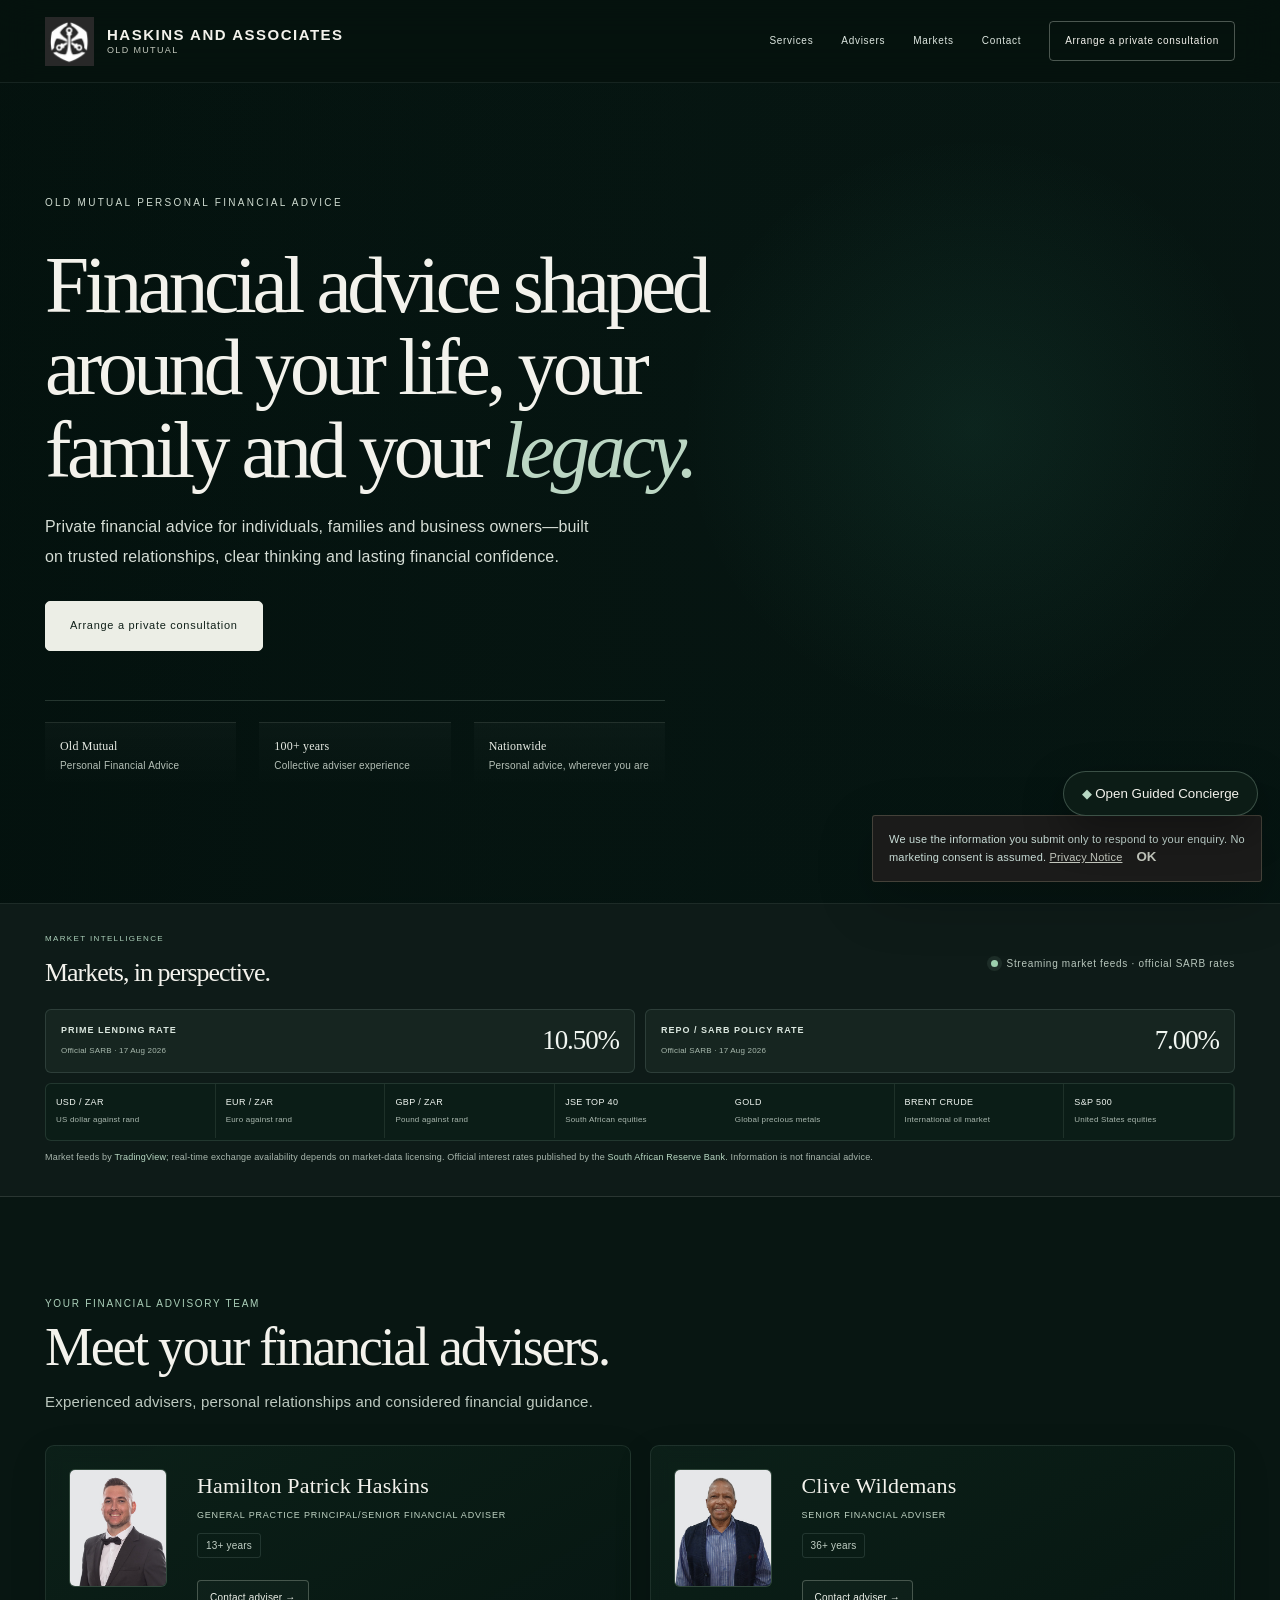
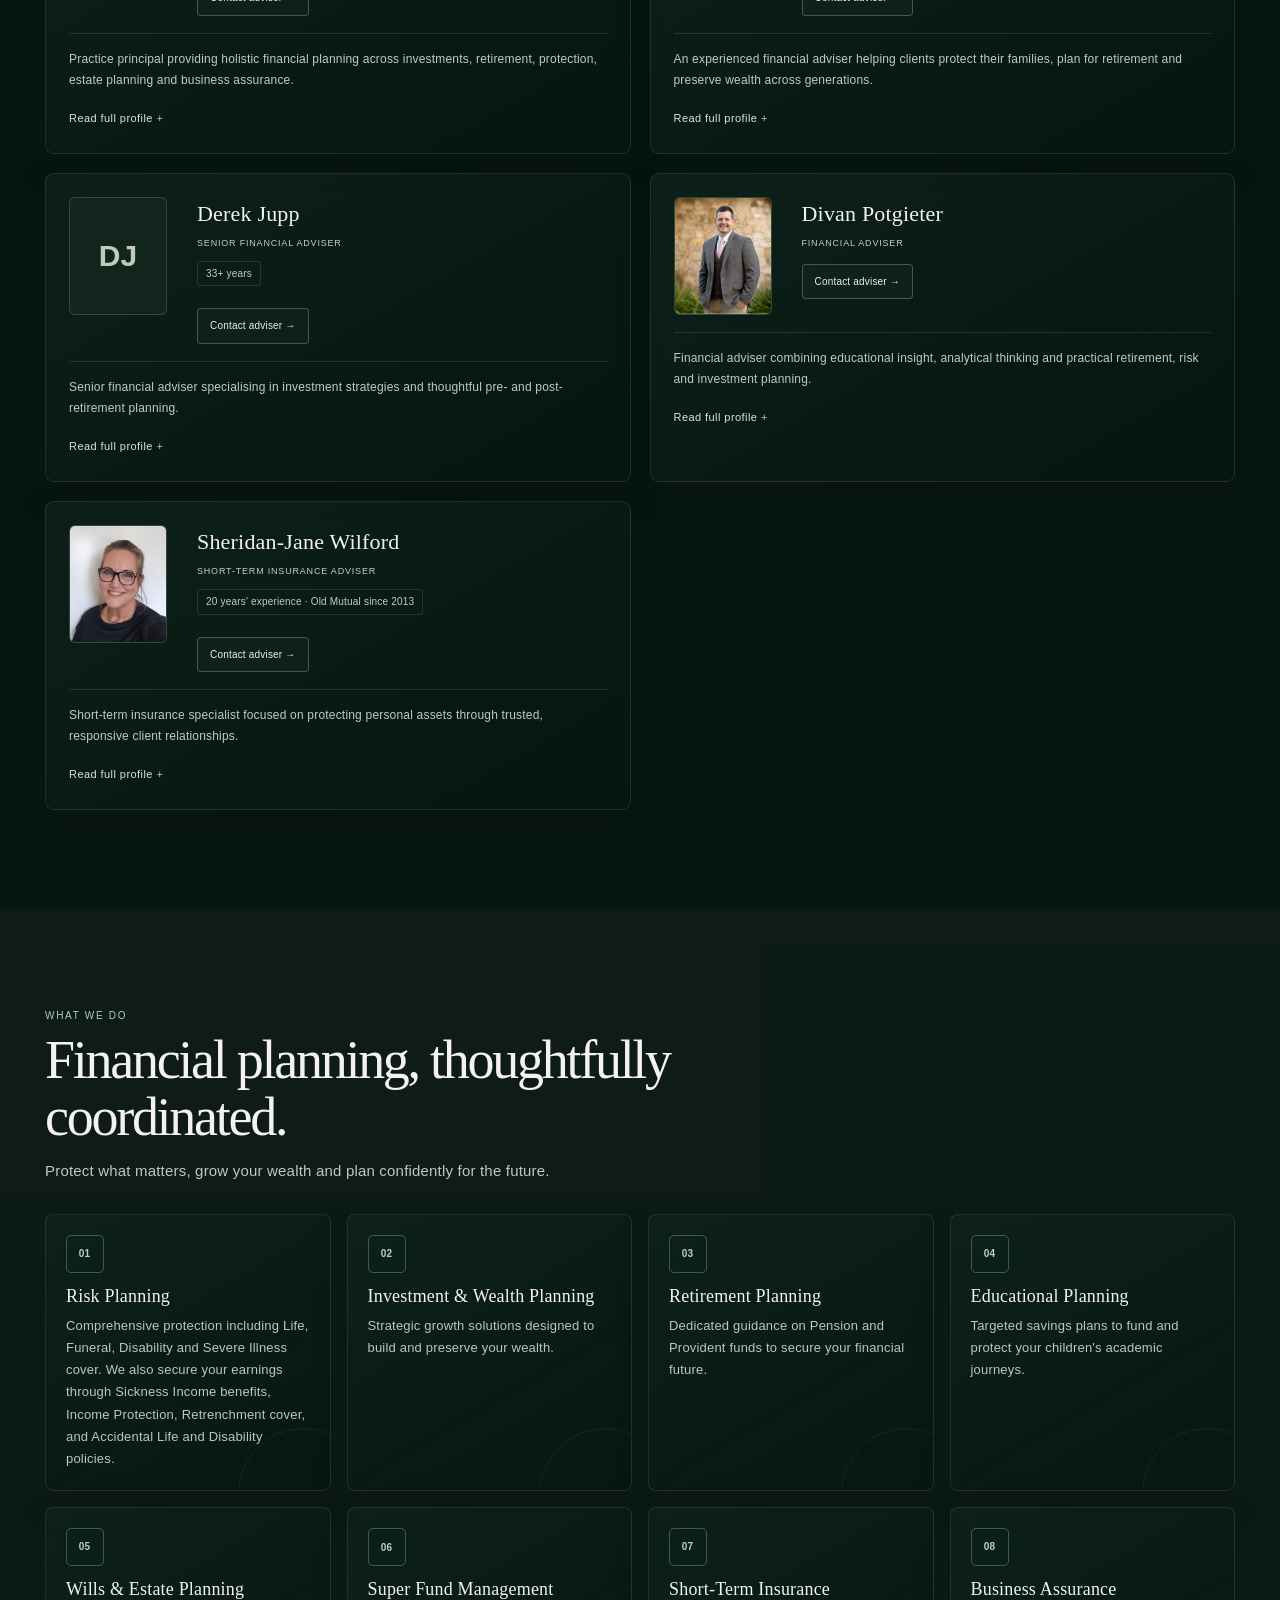
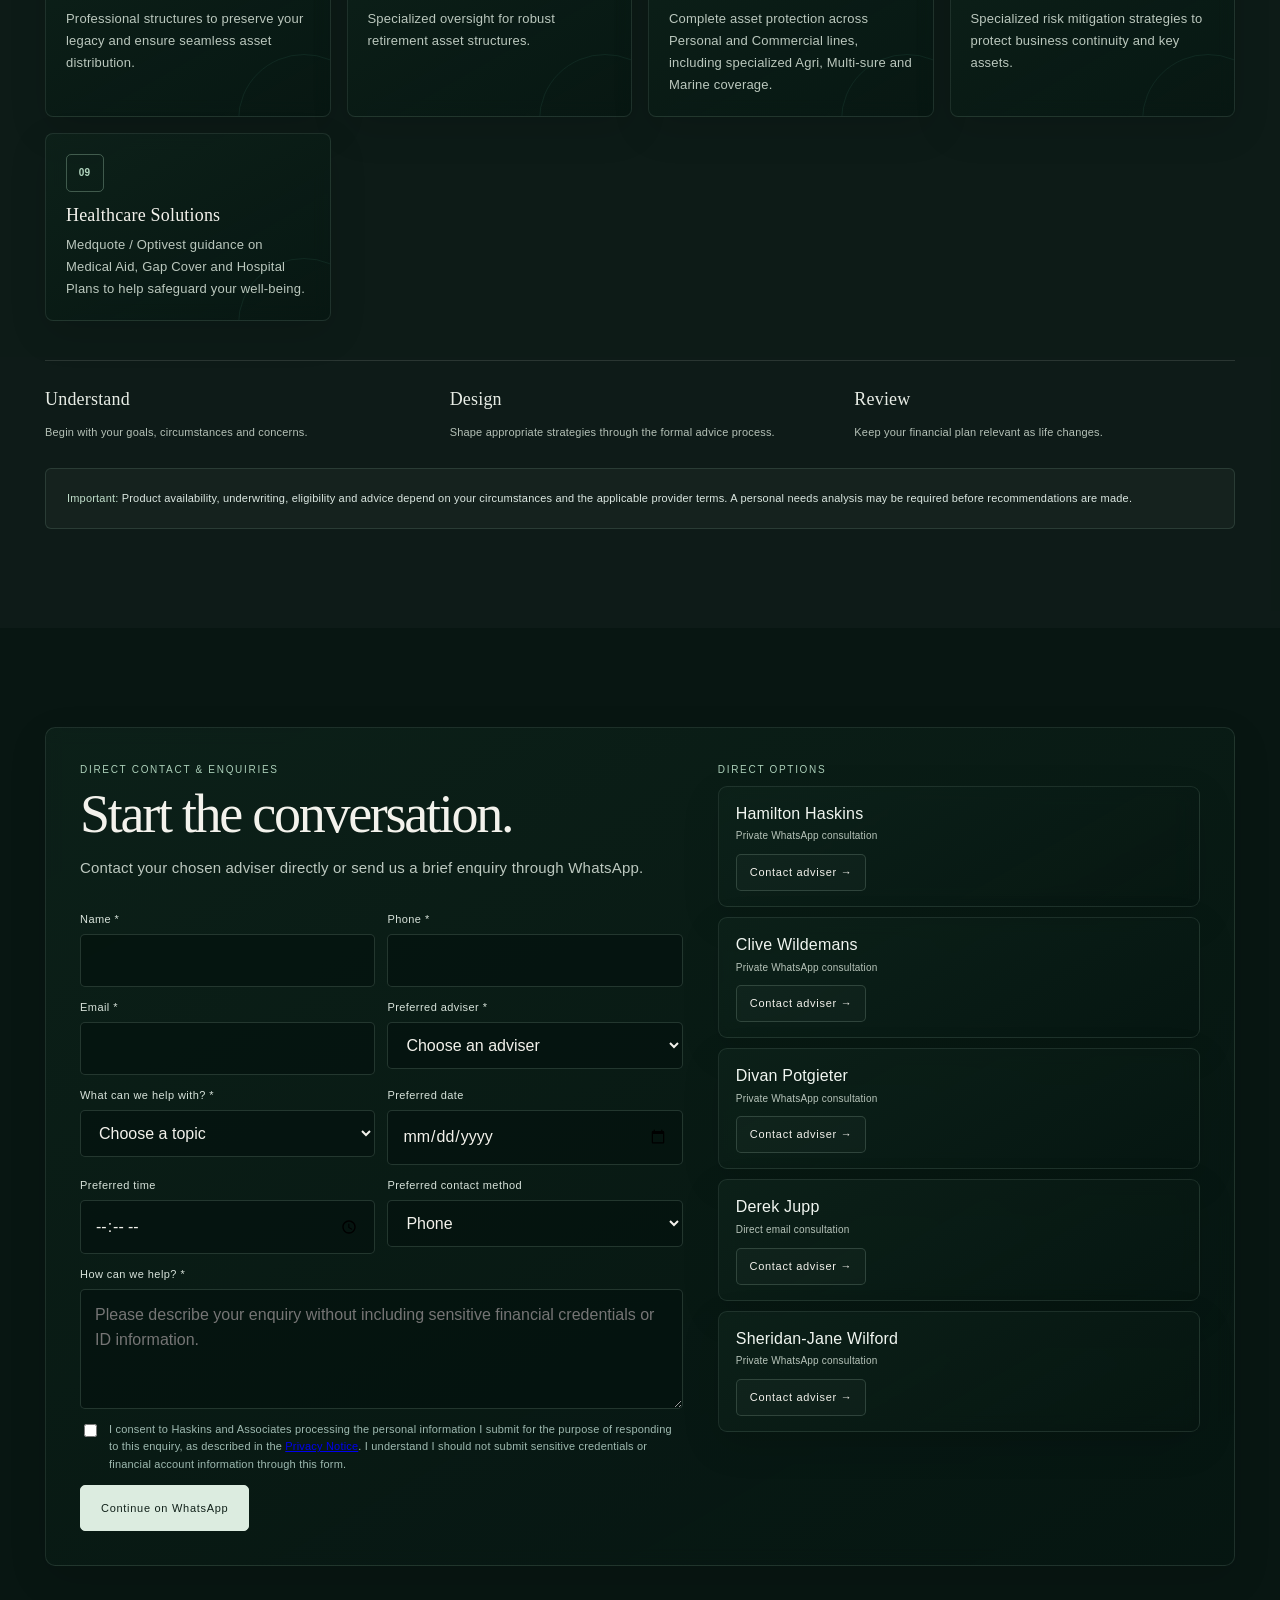
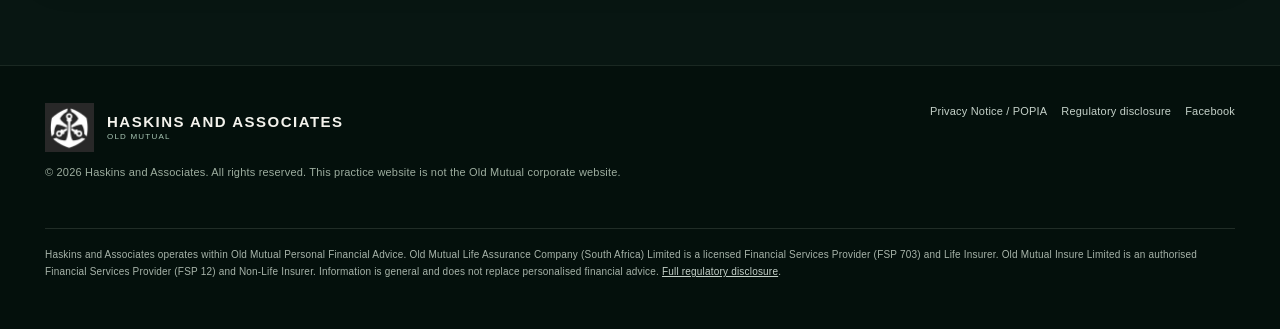
==== commit 177e6d6e: "Add files via upload" ====
--- a/index.html
+++ b/index.html
@@ -4,13 +4,15 @@
 <meta charset="utf-8">
 <meta name="viewport" content="width=device-width,initial-scale=1">
 <meta name="theme-color" content="#151515">
-<meta name="description" content="Haskins and Associates — Old Mutual Personal Financial Advice. Meet Hamilton, Clive, Divan, Derek or Sheridan-Jane and connect directly with the associate you choose.">
-<meta name="keywords" content="Haskins and Associates, Old Mutual Personal Financial Advice, financial associate, financial planning, retirement planning, risk planning, investments, estate planning, South Africa">
+<meta name="description" content="Haskins and Associates — Old Mutual Personal Financial Advice. Meet Hamilton, Clive, Divan, Derek or Sheridan-Jane and connect directly with the financial adviser you choose.">
+<meta name="keywords" content="Haskins and Associates, Old Mutual Personal Financial Advice, financial adviser, financial planning, retirement planning, risk planning, investments, estate planning, South Africa">
 <meta name="author" content="Haskins and Associates">
 <meta property="og:type" content="website">
 <meta property="og:title" content="Haskins and Associates | Personal Financial Advice">
-<meta property="og:description" content="Personal financial advice with direct access to your chosen associate.">
+<meta property="og:description" content="Personal financial advice with direct access to your chosen financial adviser.">
 <meta property="og:image" content="[data-uri]">
+<link rel="canonical" href="https://www.haskinsandassociates.co.za/">
+<meta property="og:url" content="https://www.haskinsandassociates.co.za/">
 <meta property="og:site_name" content="Haskins and Associates">
 <link rel="icon" href="[data-uri]" type="image/jpeg">
 <title>Haskins and Associates | Old Mutual Personal Financial Advice</title>
@@ -95,8 +97,10 @@
   --line: rgba(198, 183, 155, .17);
   --hairline: rgba(198, 183, 155, .14);
   --shadow: 0 30px 85px rgba(0, 0, 0, .34);
-  --practice-background: url("[data-uri]");
-}
+  --practice-background: url("[data-uri]");
+}
+
+:root { --practice-background: url("assets/executive-hero-signature.webp"); }
 
 html { background: #151515; }
 
@@ -809,7 +813,7 @@
 
 .nav { background: rgba(6, 18, 14, .91); }
 .navin { min-height: 82px; }
-.brand-wordmark strong { font-size: 15px; letter-spacing: .10em; white-space: nowrap; }
+.brand-wordmark strong { font-size: 15px; font-weight: 700; letter-spacing: .10em; white-space: nowrap; }
 .brand-wordmark span { color: #c3c9bd; font-size: 9px; letter-spacing: .15em; }
 .navlinks { gap: 28px; }
 .navlinks a { font-size: 10px; letter-spacing: .07em; }
@@ -912,7 +916,7 @@
 
 </style>
 <script type="application/ld+json">{
-"@context":"https://schema.org","@type":"FinancialService","name":"Haskins and Associates","description":"Old Mutual Personal Financial Advice with direct associate contact.","areaServed":"South Africa","url":"","sameAs":["https://www.facebook.com/HaskinsAndAssociates/"],"telephone":"+27 79 492 0446","email":"hhaskins@oldmutual.com"
+"@context":"https://schema.org","@type":"FinancialService","name":"Haskins and Associates","description":"Old Mutual Personal Financial Advice with direct financial adviser contact.","areaServed":"South Africa","url":"https://www.haskinsandassociates.co.za/","sameAs":["https://www.facebook.com/HaskinsAndAssociates/"],"telephone":"+27 79 492 0446","email":"hhaskins@oldmutual.com"
 }
 </script>
 </head>
@@ -991,7 +995,7 @@
  <div class="ai-disclaimer">General guidance only, not personalised financial advice. Please do not enter ID numbers, account numbers, passwords, policy numbers or other sensitive information.</div>
 </aside>
 <footer class="footer"><div class="wrap footer-grid"><div><div class="footer-brand"><img src="[data-uri]" alt="Old Mutual emblem"><div class="brand-wordmark"><strong>HASKINS AND ASSOCIATES</strong><span>OLD MUTUAL</span></div></div><div class="legal">© <span id="year"></span> Haskins and Associates. All rights reserved. This practice website is not the Old Mutual corporate website.</div></div><div class="footer-links"><a href="privacy.html">Privacy Notice / POPIA</a><a href="regulatory.html">Regulatory disclosure</a><a href="https://www.facebook.com/HaskinsAndAssociates/" target="_blank" rel="noopener">Facebook</a></div><div class="footer-disclosure">Haskins and Associates operates within Old Mutual Personal Financial Advice. Old Mutual Life Assurance Company (South Africa) Limited is a licensed Financial Services Provider (FSP 703) and Life Insurer. Old Mutual Insure Limited is an authorised Financial Services Provider (FSP 12) and Non-Life Insurer. Information is general and does not replace personalised financial advice. <a href="regulatory.html">Full regulatory disclosure</a>.</div></div></footer>
-<div class="sticky-contact" aria-label="Quick contact"><a class="primary" href="#team">Choose associate</a><a href="tel:+27794920446">Call Hamilton</a><a href="https://wa.me/27794920446?text=Hi%20Haskins%20%26%20Associates.%20I%20would%20like%20to%20book%20a%20complimentary%20financial%20check-up." target="_blank" rel="noopener">WhatsApp</a><a href="https://wa.me/27794920446?text=Hi%20Haskins%20%26%20Associates.%20I%20would%20like%20to%20book%20a%20complimentary%20financial%20check-up." target="_blank" rel="noopener">Book Check-Up</a></div>
+<div class="sticky-contact" aria-label="Quick contact"><a class="primary" href="#team">Choose adviser</a><a href="tel:+27794920446">Call Hamilton</a><a href="https://wa.me/27794920446?text=Hi%20Haskins%20%26%20Associates.%20I%20would%20like%20to%20book%20a%20complimentary%20financial%20check-up." target="_blank" rel="noopener">WhatsApp</a><a href="https://wa.me/27794920446?text=Hi%20Haskins%20%26%20Associates.%20I%20would%20like%20to%20book%20a%20complimentary%20financial%20check-up." target="_blank" rel="noopener">Book Check-Up</a></div>
 <div class="notice" id="privacyNotice">We use the information you submit only to respond to your enquiry. No marketing consent is assumed. <a href="privacy.html">Privacy Notice</a><button onclick="document.getElementById('privacyNotice').remove()">OK</button></div>
 <script>
 document.getElementById('year').textContent=new Date().getFullYear();
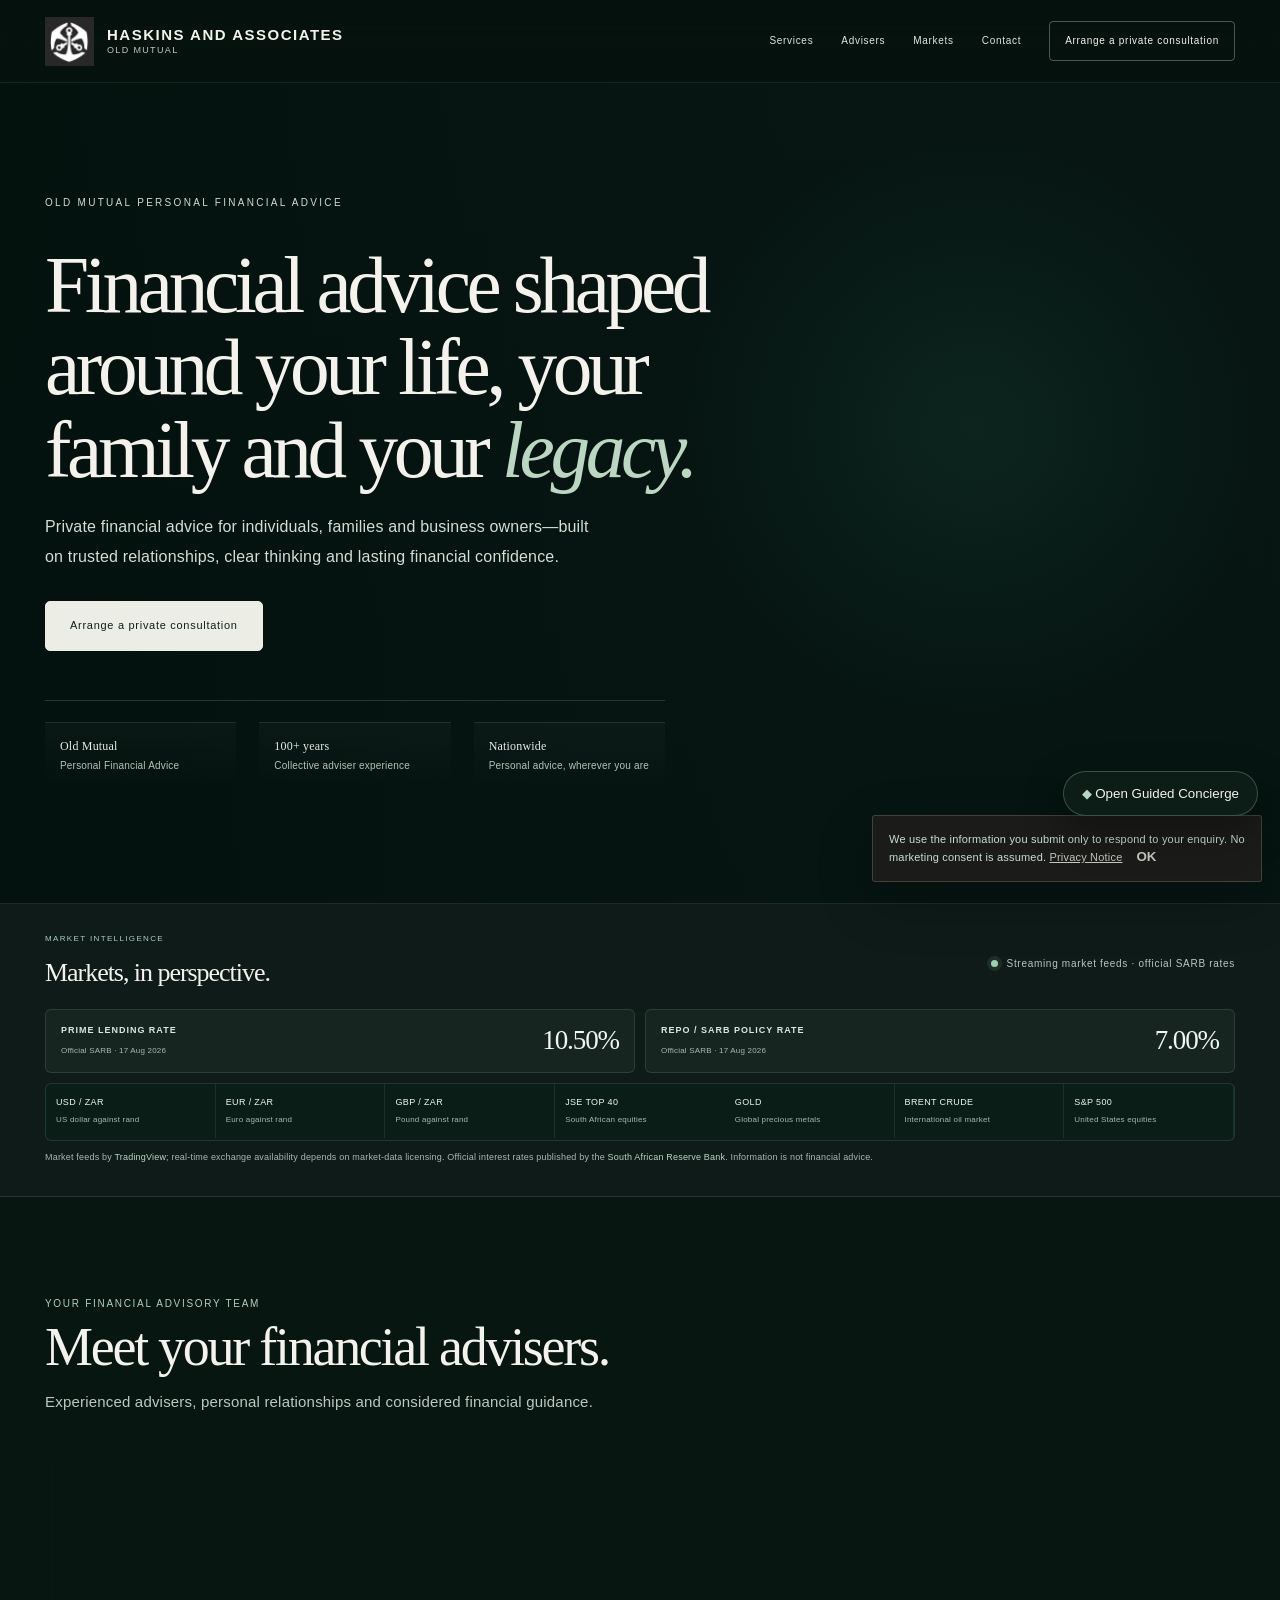
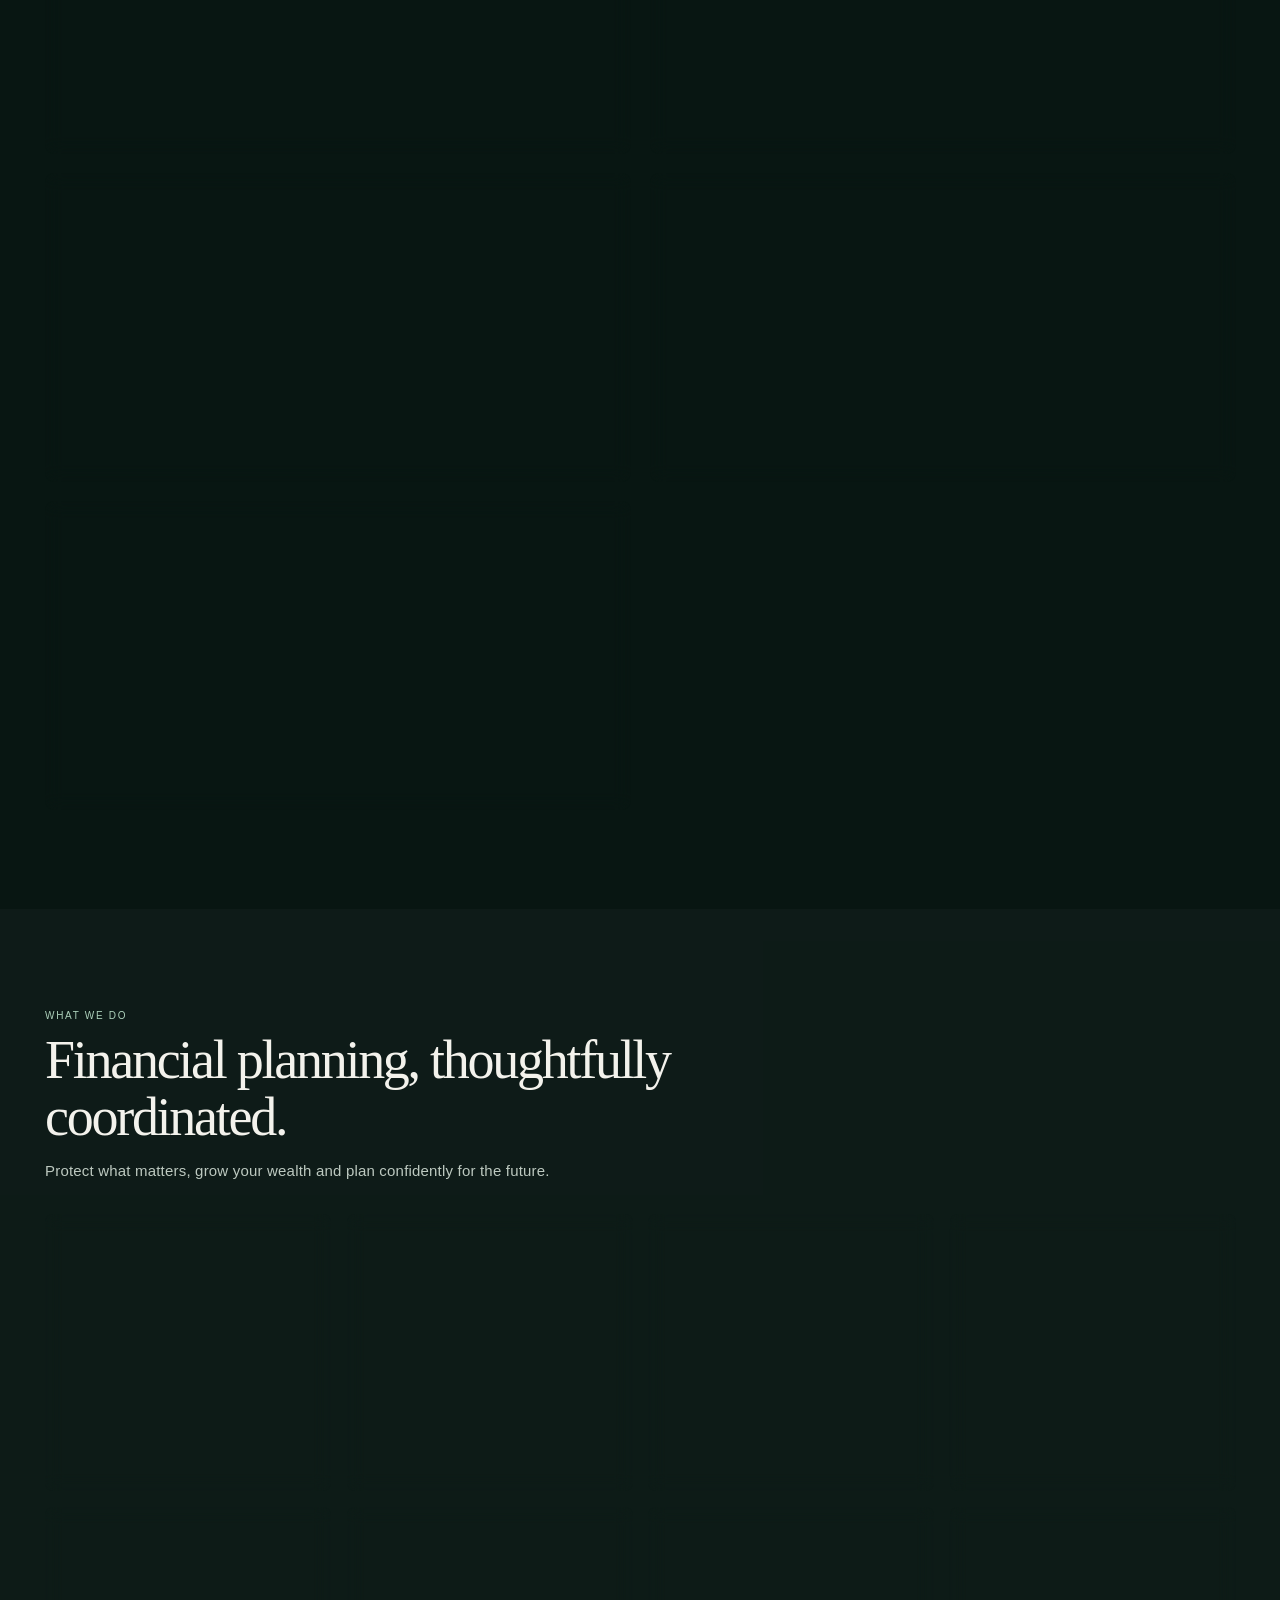
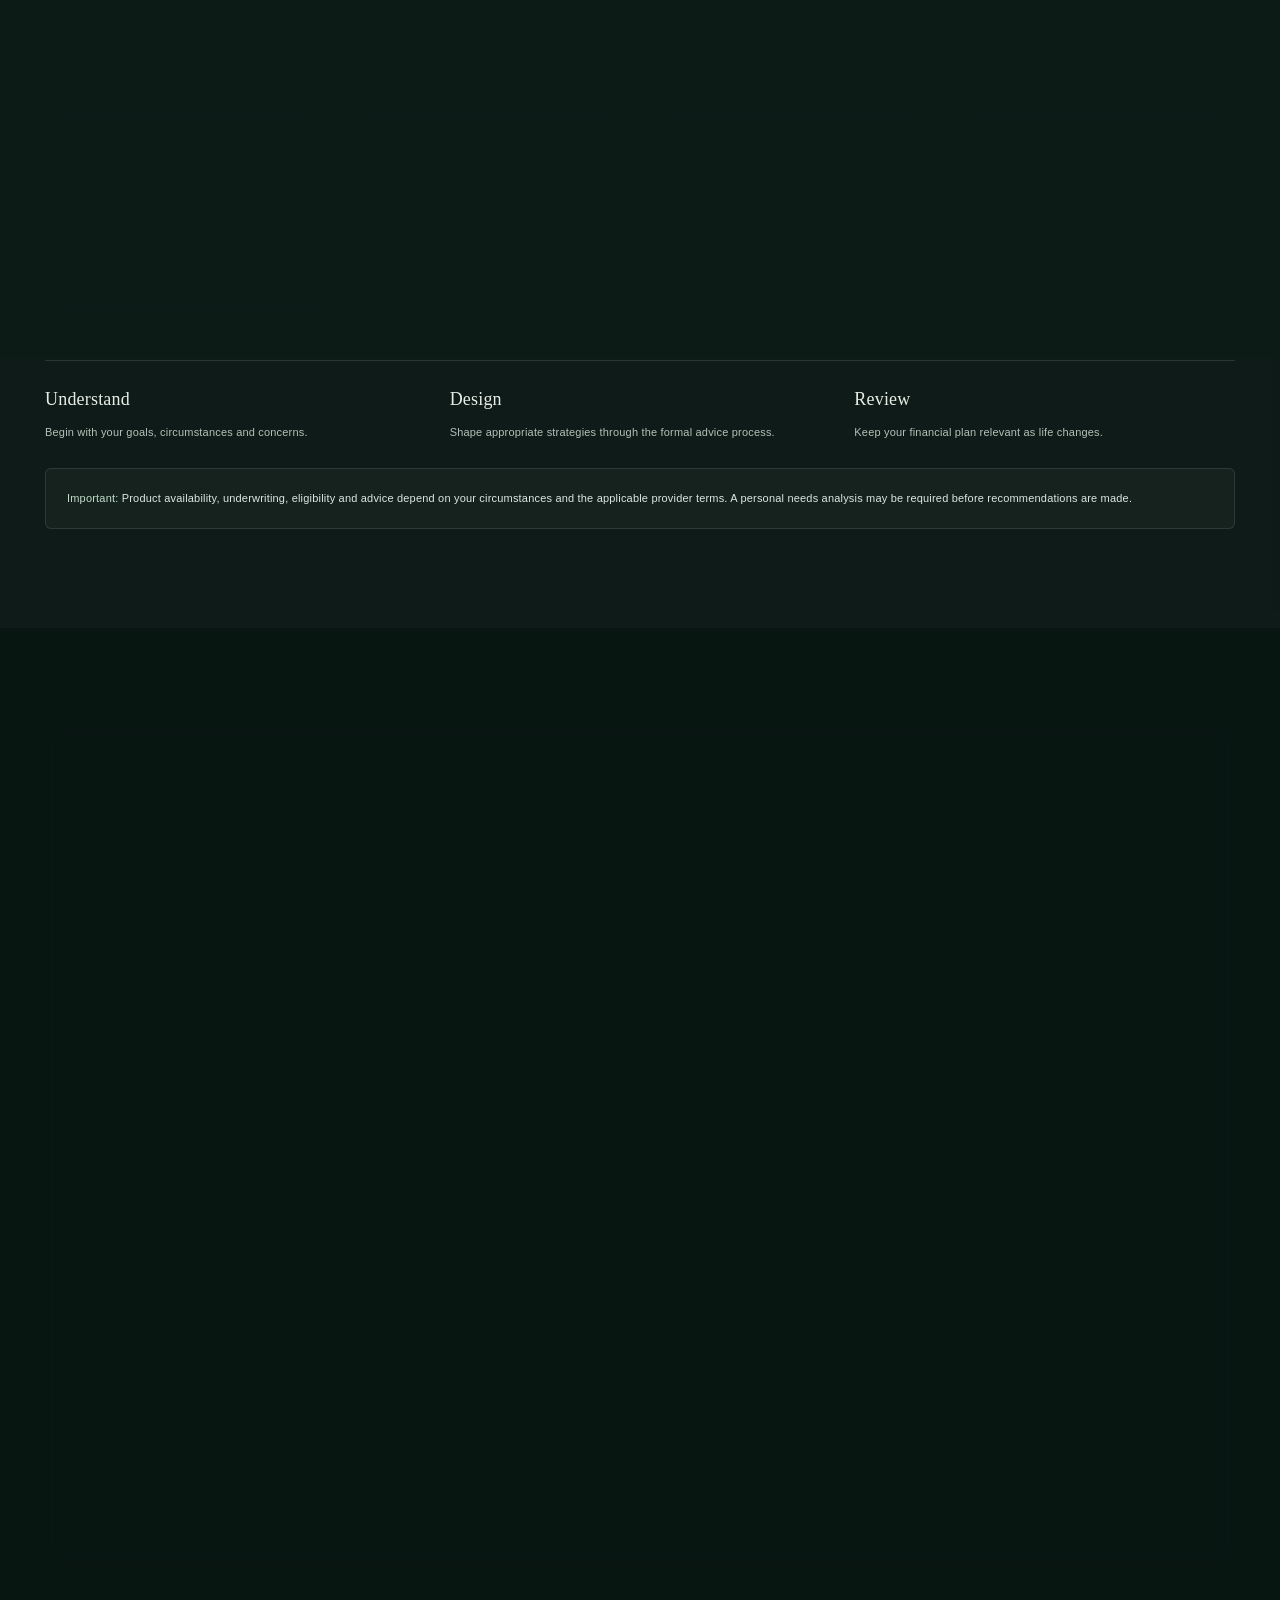
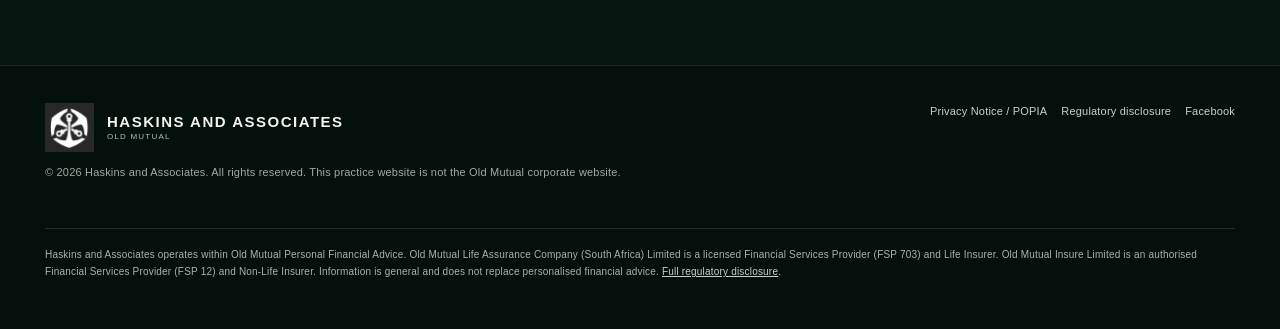
==== commit eb508c82: "Add files via upload" ====
--- a/index.html
+++ b/index.html
@@ -11,8 +11,8 @@
 <meta property="og:title" content="Haskins and Associates | Personal Financial Advice">
 <meta property="og:description" content="Personal financial advice with direct access to your chosen financial adviser.">
 <meta property="og:image" content="[data-uri]">
-<link rel="canonical" href="https://www.haskinsandassociates.co.za/">
-<meta property="og:url" content="https://www.haskinsandassociates.co.za/">
+<link rel="canonical" href="https://hhaskins01.github.io/haskins-and-associates/">
+<meta property="og:url" content="https://hhaskins01.github.io/haskins-and-associates/">
 <meta property="og:site_name" content="Haskins and Associates">
 <link rel="icon" href="[data-uri]" type="image/jpeg">
 <title>Haskins and Associates | Old Mutual Personal Financial Advice</title>
@@ -916,7 +916,7 @@
 
 </style>
 <script type="application/ld+json">{
-"@context":"https://schema.org","@type":"FinancialService","name":"Haskins and Associates","description":"Old Mutual Personal Financial Advice with direct financial adviser contact.","areaServed":"South Africa","url":"https://www.haskinsandassociates.co.za/","sameAs":["https://www.facebook.com/HaskinsAndAssociates/"],"telephone":"+27 79 492 0446","email":"hhaskins@oldmutual.com"
+"@context":"https://schema.org","@type":"FinancialService","name":"Haskins and Associates","description":"Old Mutual Personal Financial Advice with direct financial adviser contact.","areaServed":"South Africa","url":"https://hhaskins01.github.io/haskins-and-associates/","sameAs":["https://www.facebook.com/HaskinsAndAssociates/"],"telephone":"+27 79 492 0446","email":"hhaskins@oldmutual.com"
 }
 </script>
 </head>
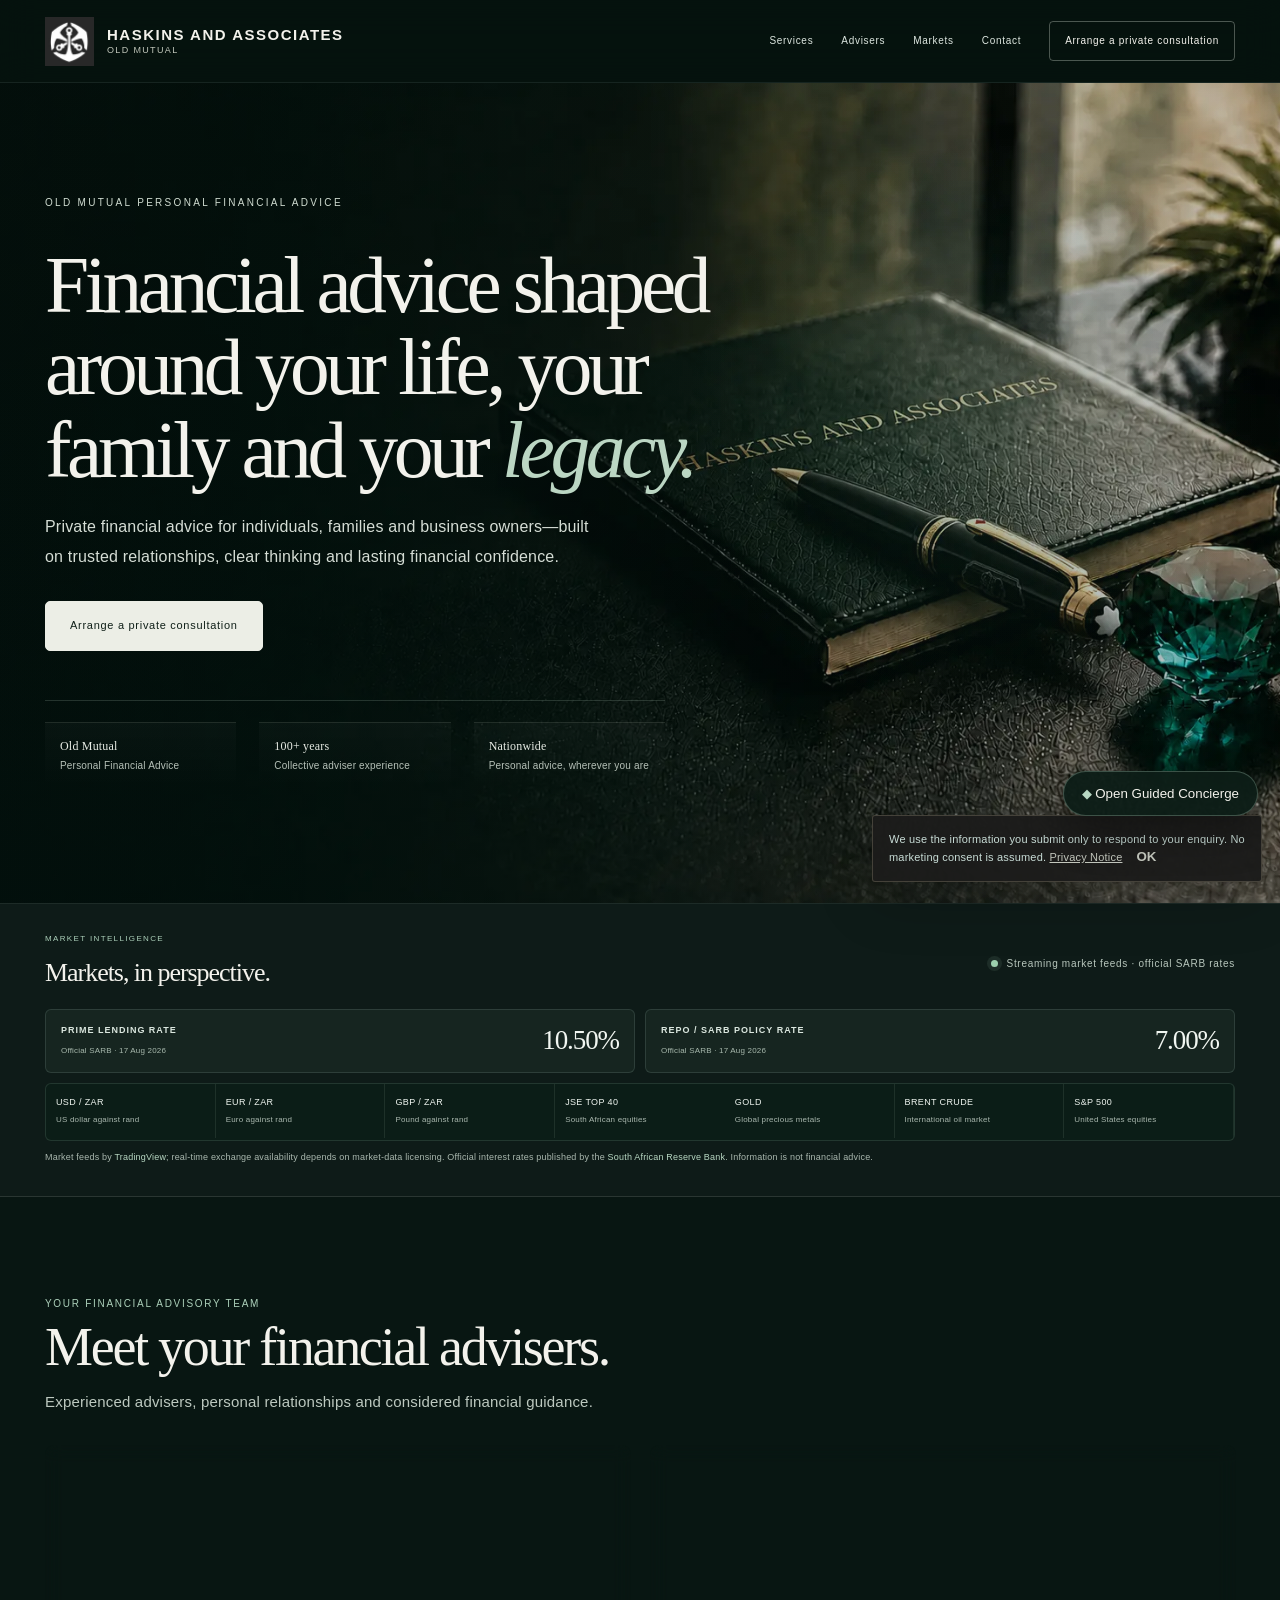
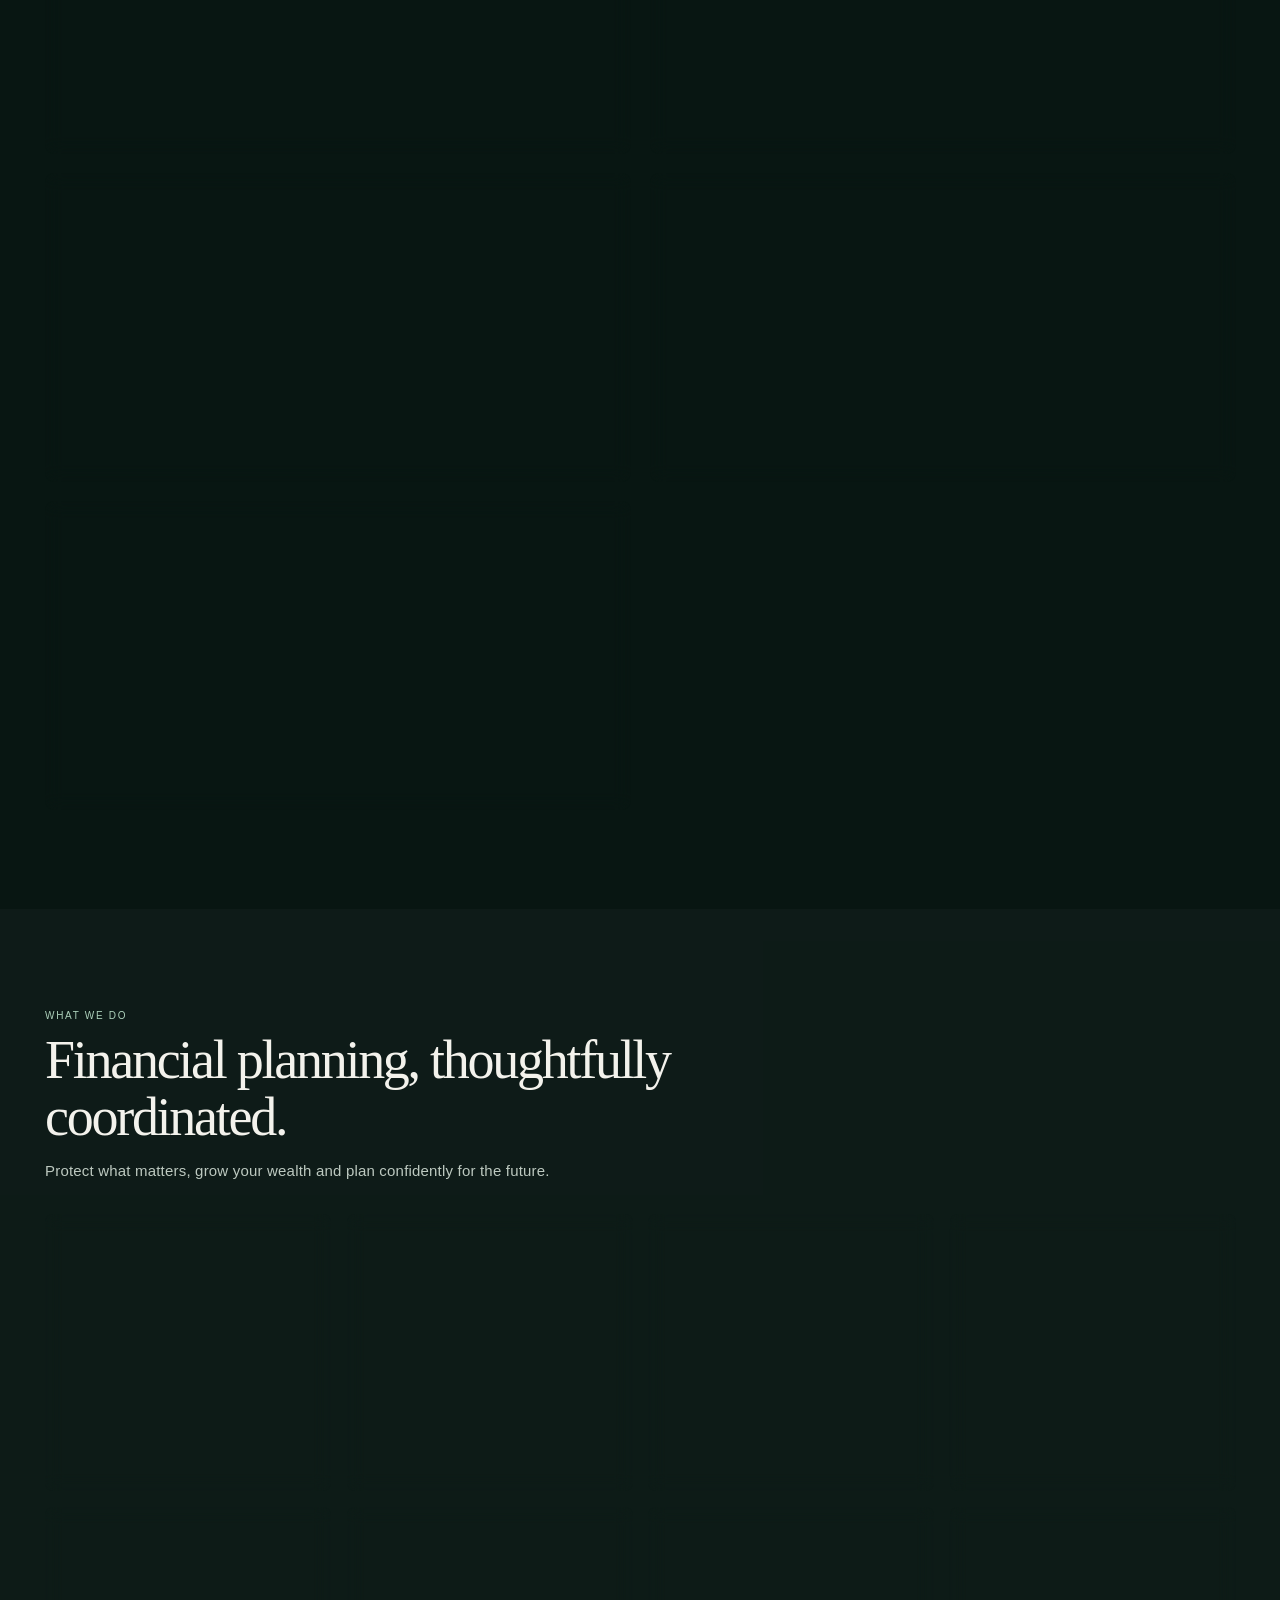
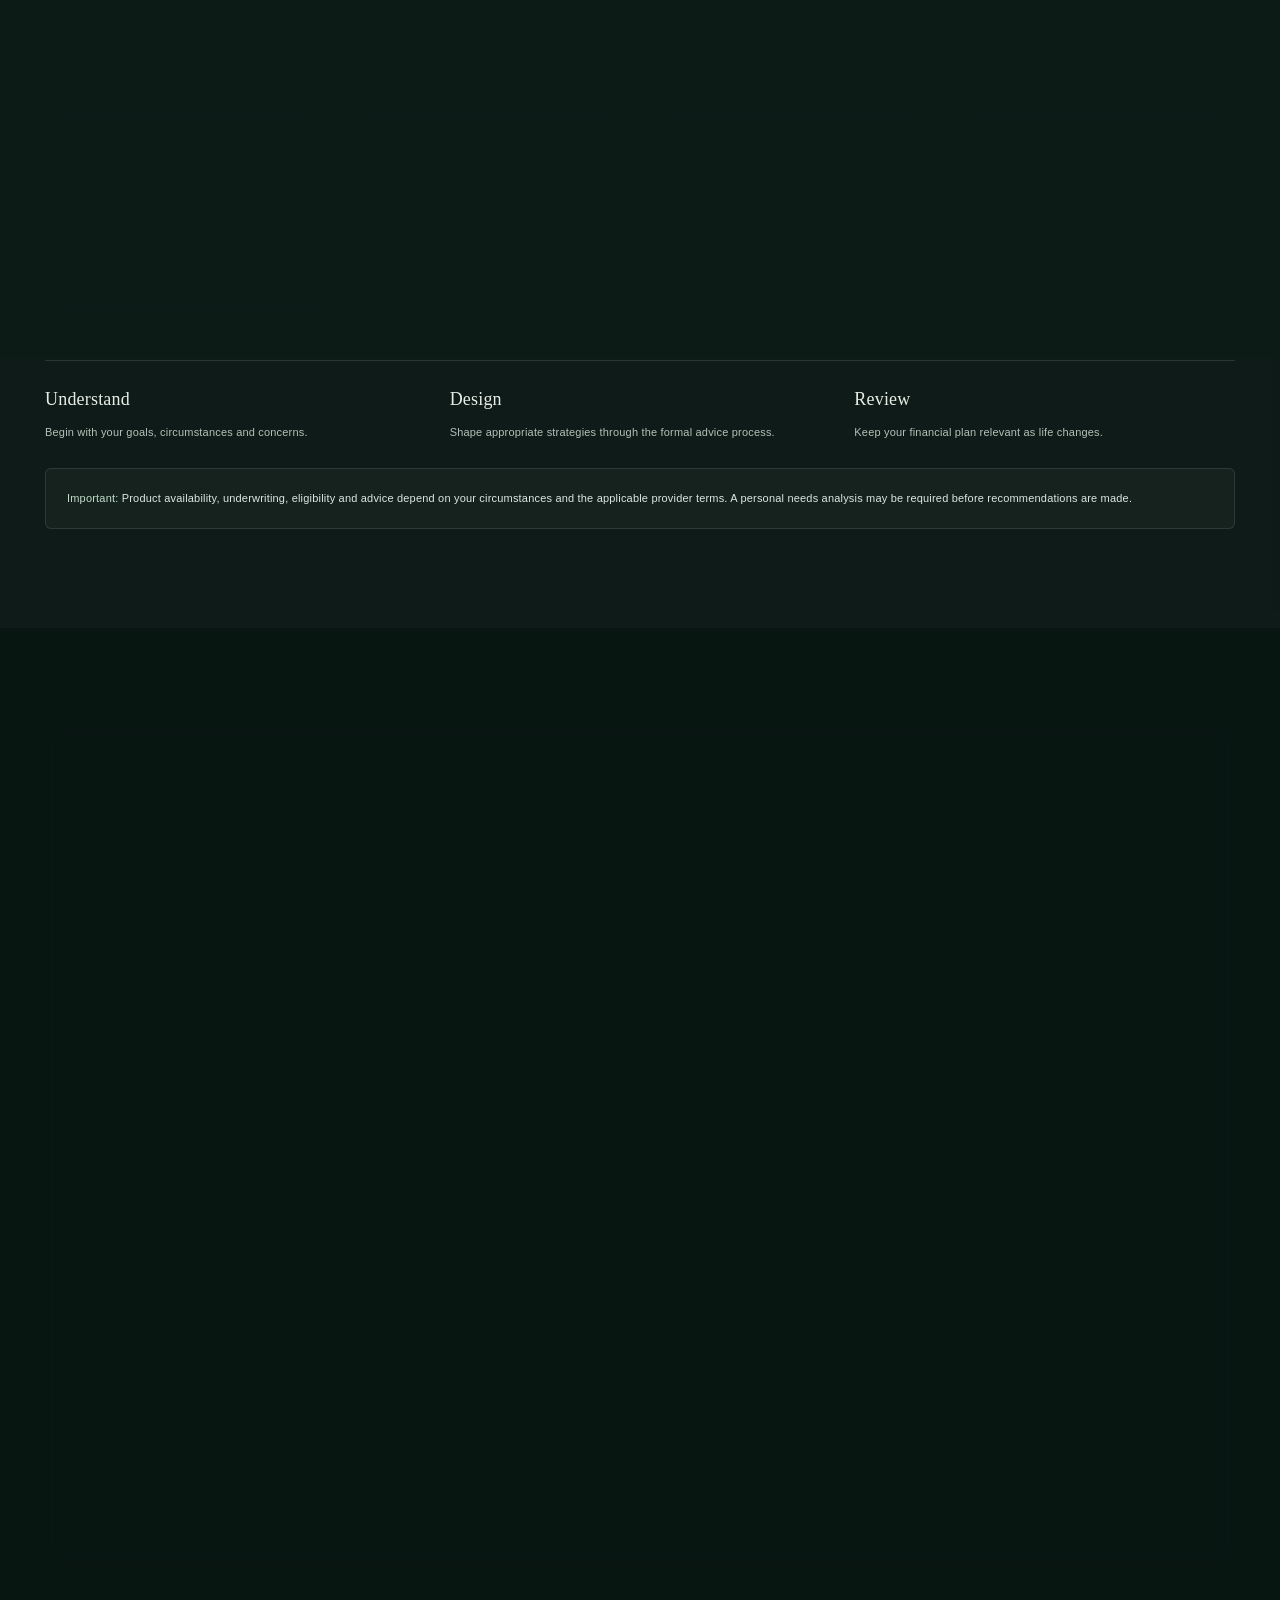
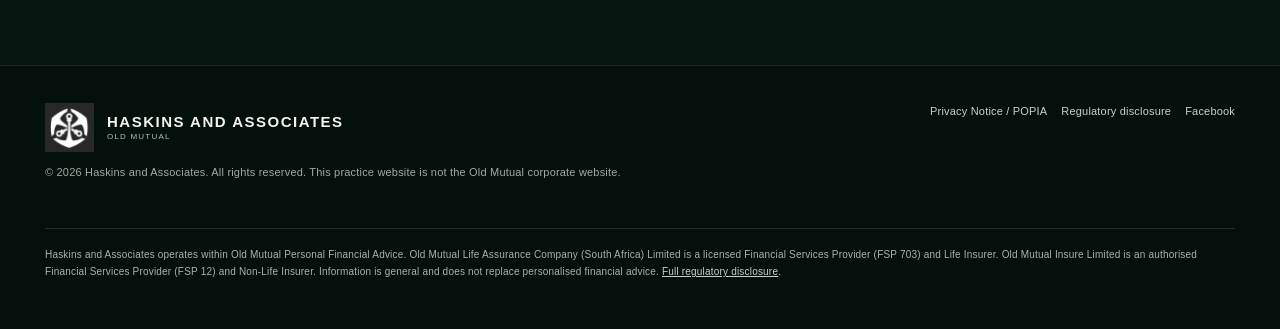
==== commit a765f5f3: "Add files via upload" ====
--- a/index.html
+++ b/index.html
@@ -97,10 +97,8 @@
   --line: rgba(198, 183, 155, .17);
   --hairline: rgba(198, 183, 155, .14);
   --shadow: 0 30px 85px rgba(0, 0, 0, .34);
-  --practice-background: url("[data-uri]");
-}
-
-:root { --practice-background: url("assets/executive-hero-signature.webp"); }
+  --practice-background: url("[data-uri]